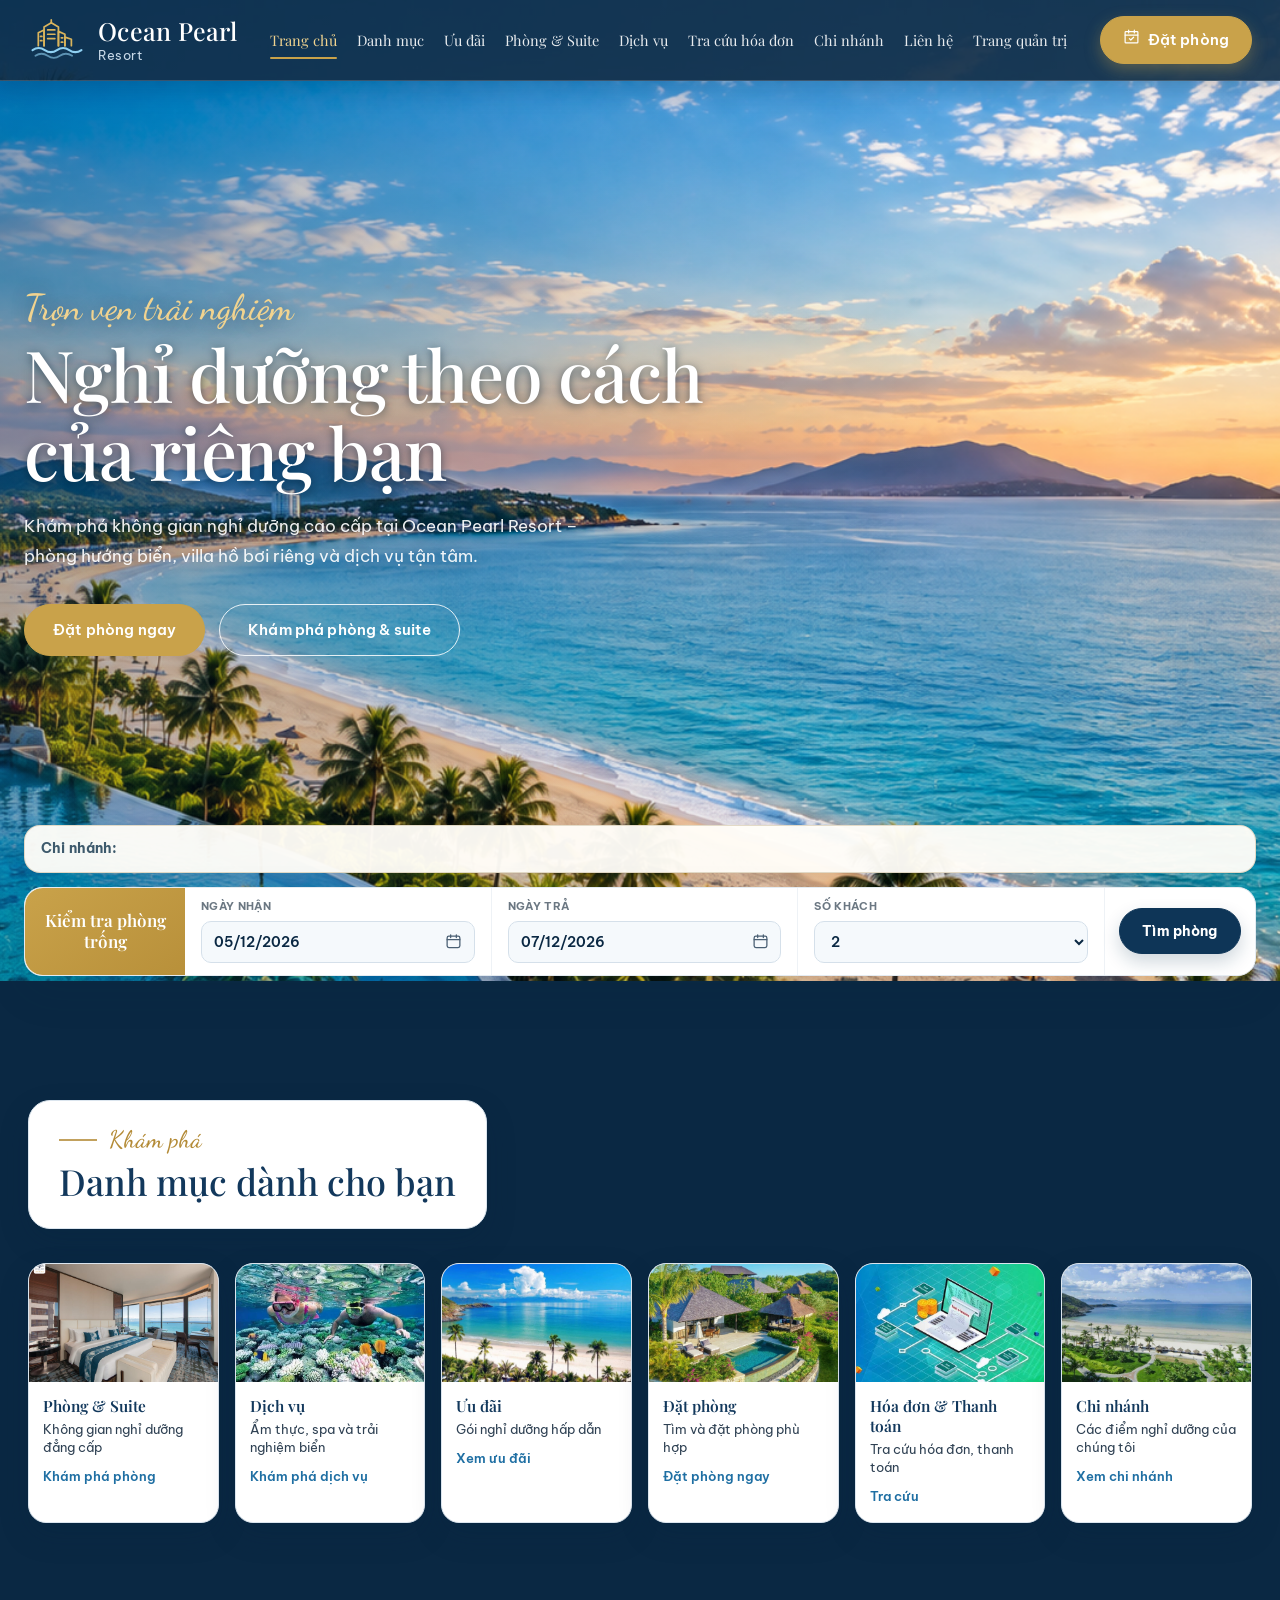
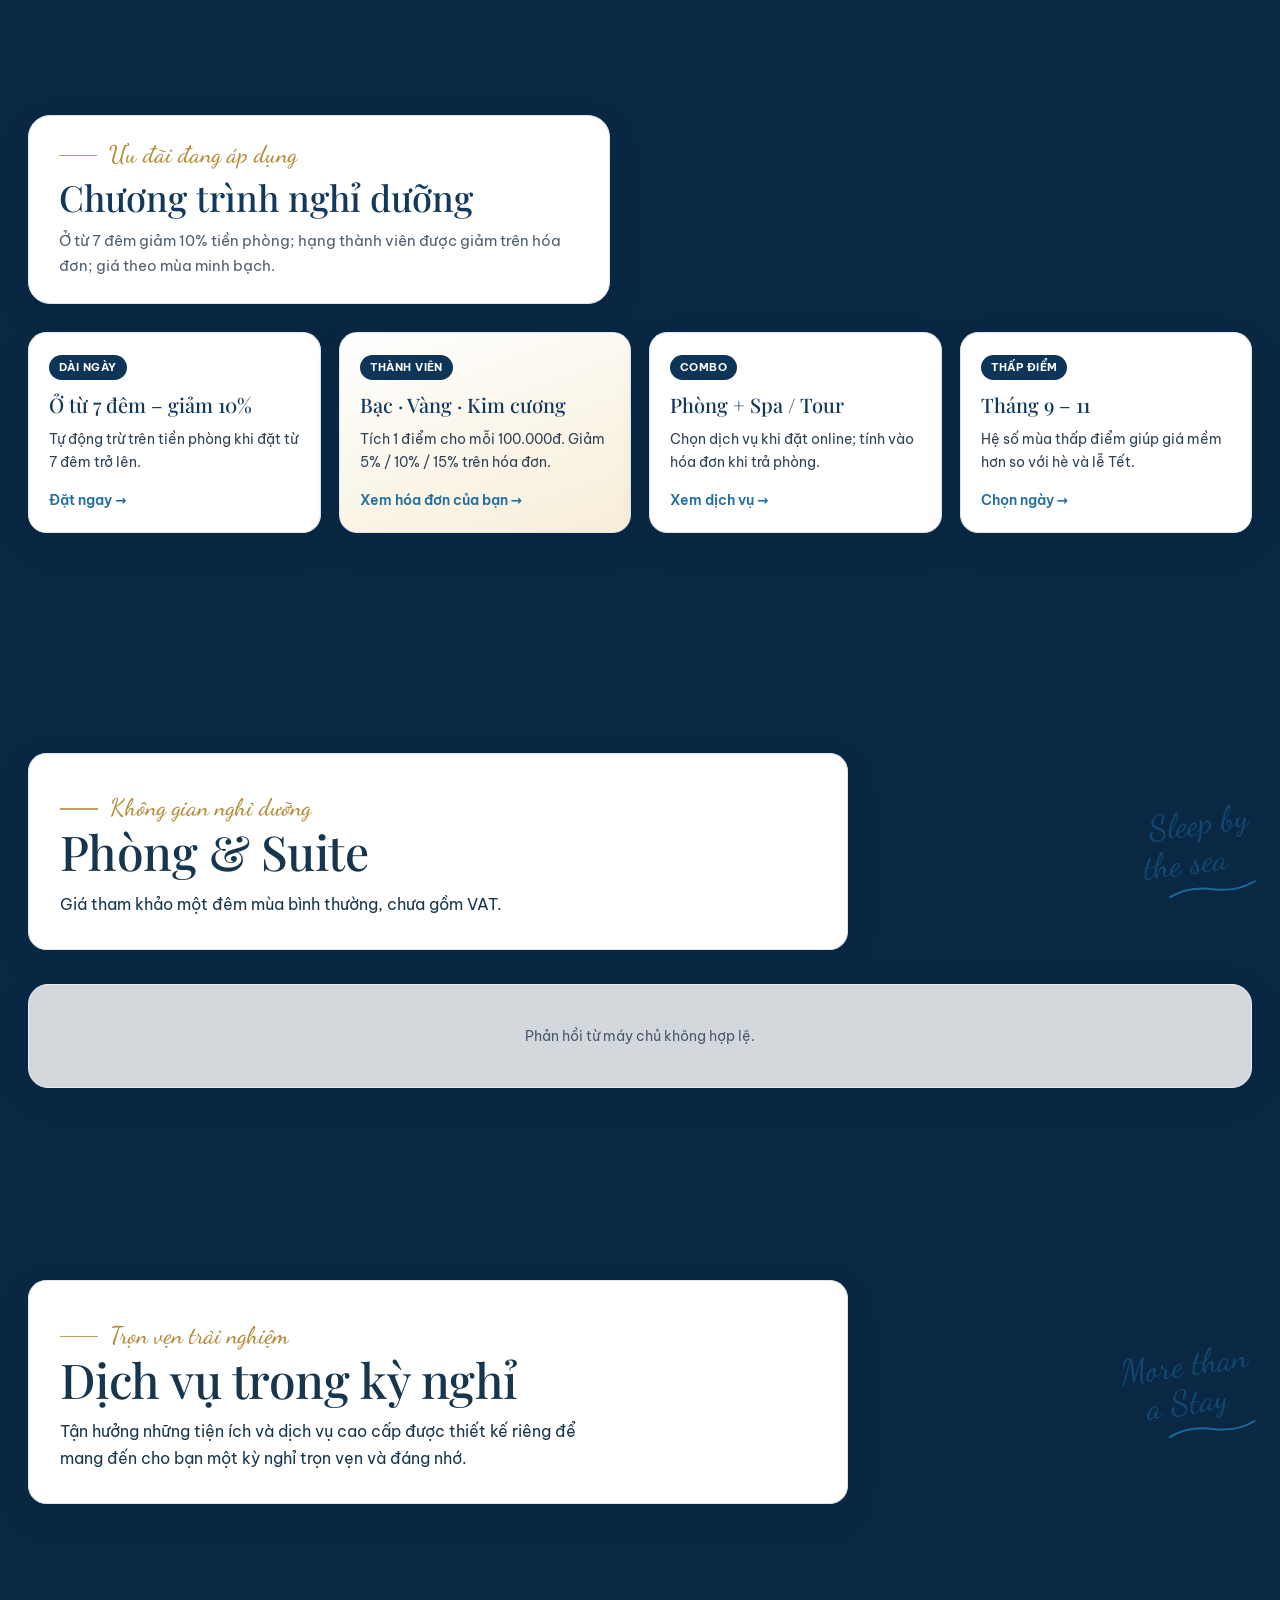
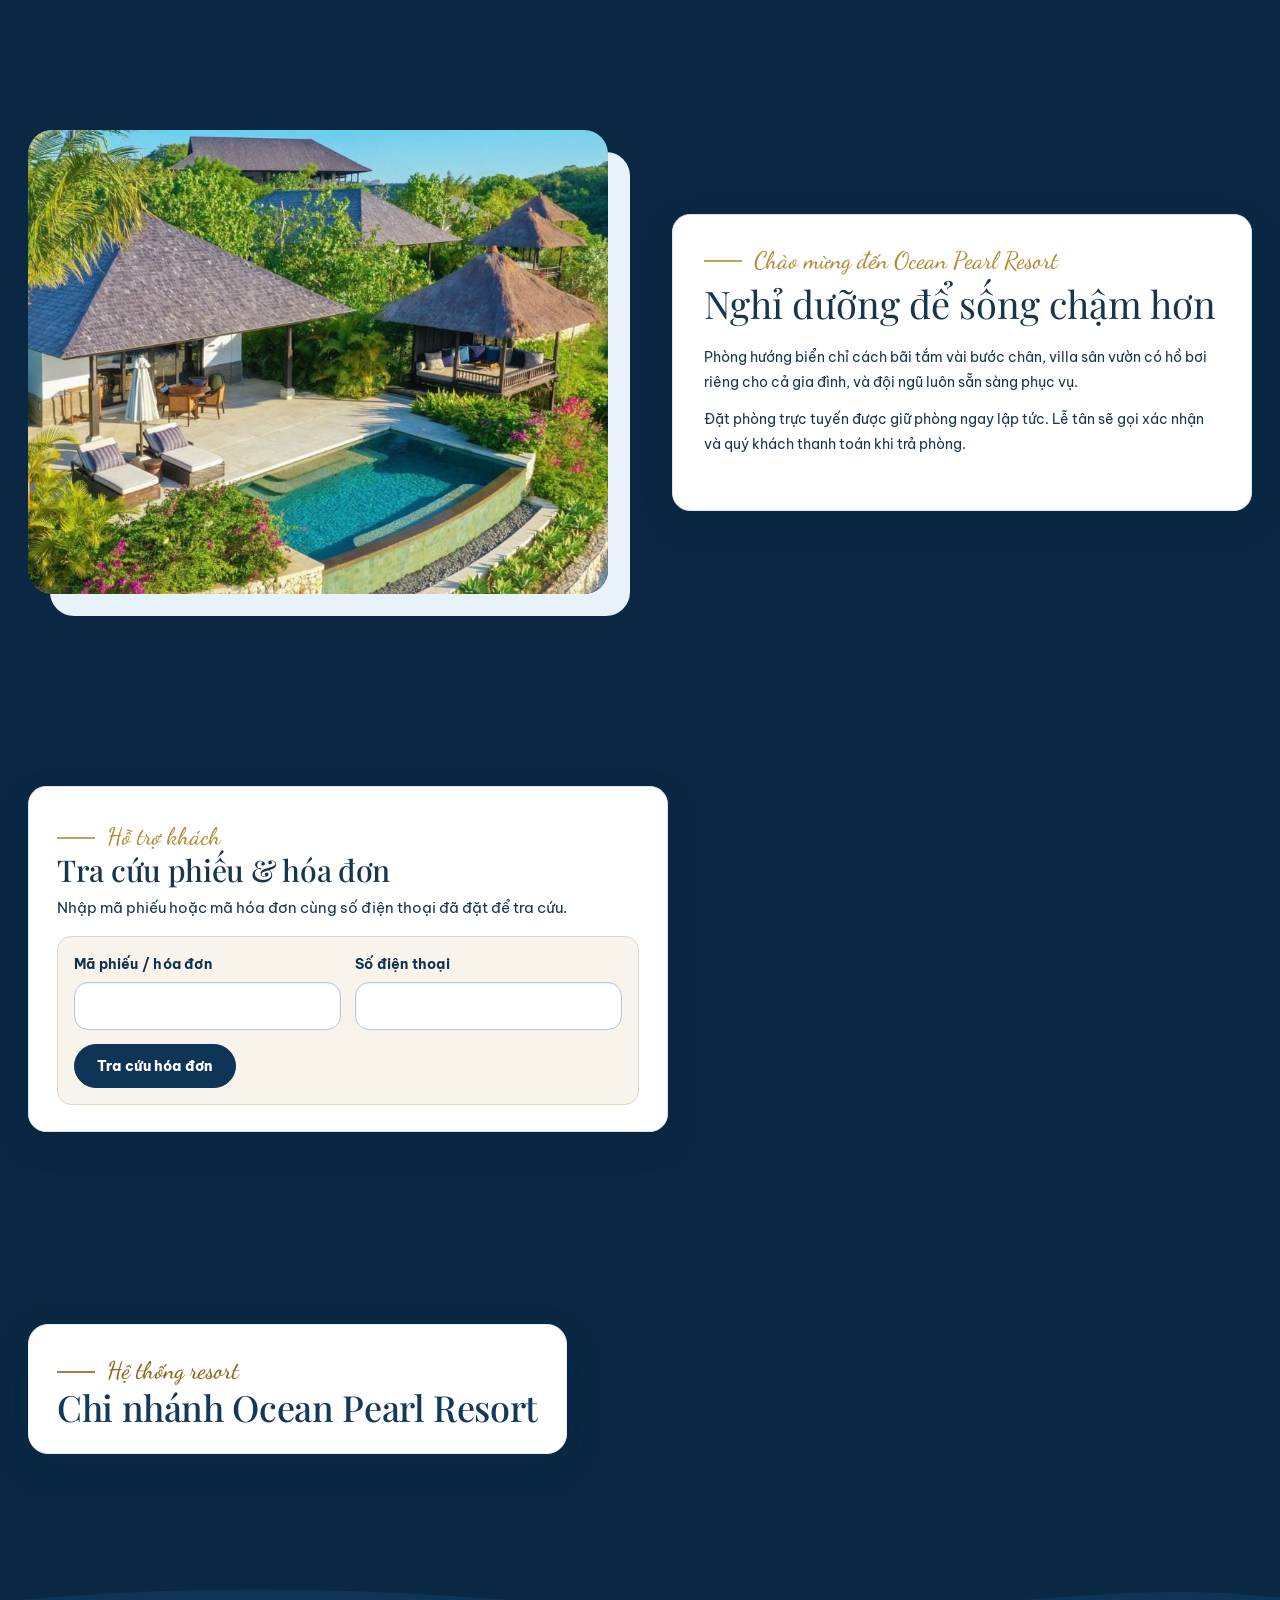
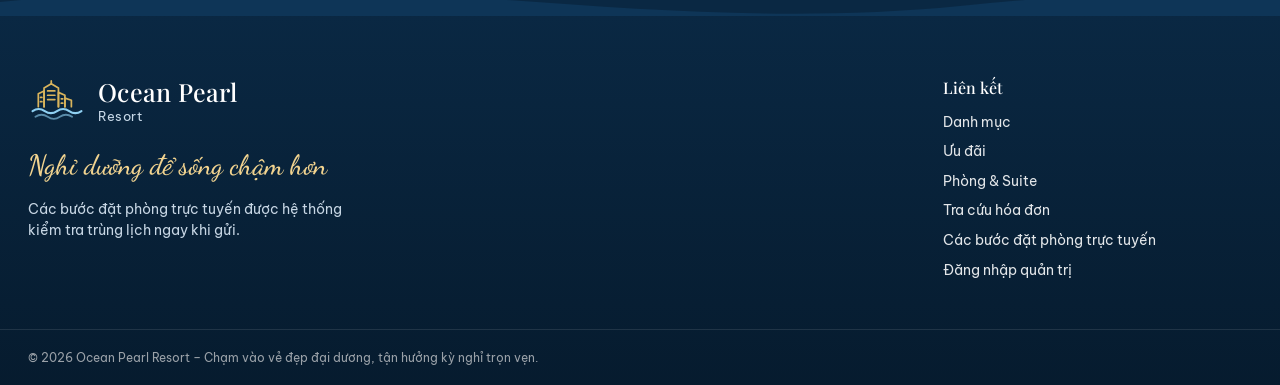
==== frontend/index.html @ 9877d304 "Add backend and frontend folders" ====
<!doctype html>
<html lang="vi">
<head>
  <meta charset="utf-8">
  <meta name="viewport" content="width=device-width, initial-scale=1">
  <title>Ocean Pearl Resort</title>
  <meta name="description" content="Các bước đặt phòng trực tuyến tại Ocean Pearl Resort – nghỉ dưỡng cao cấp bên bờ biển.">
  <link rel="icon" href="assets/icons/logo-oceanpearl.svg" type="image/svg+xml">
  <!-- Playfair Display (tieu de serif) + Be Vietnam Pro (noi dung, tieng Viet) + Dancing Script (dong chu viet tay). Offline van chay voi font he thong. -->
  <link rel="preconnect" href="https://fonts.googleapis.com">
  <link rel="preconnect" href="https://fonts.gstatic.com" crossorigin>
  <link href="https://fonts.googleapis.com/css2?family=Be+Vietnam+Pro:wght@400;500;600;700&family=Playfair+Display:wght@400;500;600&family=Dancing+Script:wght@500;600&display=swap" rel="stylesheet">
  <link rel="stylesheet" href="css/style.css">
  <link rel="stylesheet" href="css/guest.css">
  <link rel="stylesheet" href="css/oceanpearl.css">
</head>
<body class="guest" data-theme="dashboard">

  <!-- Thong tin lien he (an tren giao dien Ocean Pearl Resort; guest.js van dien hotline vao day) -->
  <div class="g-topbar" hidden>
    <div class="container g-topbar__inner">
      <span data-ic="pin" id="g-address"></span>
      <a data-ic="phone" id="g-hotline" href="#"></a>
    </div>
  </div>

  <!-- ===== Header: logo trai, menu ngang, nut "Dat phong" ben phai ===== -->
  <header class="g-header" id="g-header">
    <div class="container g-header__inner">
      <a class="g-brand" href="#top" aria-label="Ocean Pearl Resort – Trang chủ">
        <img src="assets/icons/logo-oceanpearl.svg" alt="" width="62" height="50">
        <span><b>Ocean Pearl</b><small>Resort</small></span>
      </a>
      <nav class="g-nav" id="g-nav" aria-label="Menu chính">
        <a href="#top" class="is-active">Trang chủ</a>
        <a href="#categories">Danh mục</a>
        <a href="#offers">Ưu đãi</a>
        <a href="#rooms">Phòng &amp; Suite</a>
        <a href="#services">Dịch vụ</a>
        <a href="#tra-cuu">Tra cứu hóa đơn</a>
        <a href="#branches">Chi nhánh</a>
        <a href="#contact">Liên hệ</a>
        <a href="admin.html">Trang quản trị</a>
      </nav>
      <a class="btn btn--gold g-header__cta" href="#dat-phong" id="g-cta"><span data-icon="calendarCheck"></span>Đặt phòng</a>
      <button class="icon-btn g-burger" id="g-burger" type="button" aria-label="Mở menu" aria-expanded="false" aria-controls="g-nav"></button>
    </div>
  </header>

  <main id="top">
    <!-- ===== Hero: anh bien lon, overlay nhe, tieu de + CTA ===== -->
    <section class="g-hero">
      <div class="g-hero__bg" aria-hidden="true"></div>
      <div class="g-hero__deco" aria-hidden="true">More than<small>a Stay</small></div>
      <div class="container g-hero__content">
        <p class="g-hero__script">Trọn vẹn trải nghiệm</p>
        <h1>Nghỉ dưỡng theo cách của riêng bạn</h1>
        <p class="g-hero__lead">Khám phá không gian nghỉ dưỡng cao cấp tại Ocean Pearl Resort – phòng hướng biển, villa hồ bơi riêng và dịch vụ tận tâm.</p>
        <div class="g-hero__actions">
          <a class="btn btn--gold" href="#dat-phong">Đặt phòng ngay</a>
          <a class="btn btn--ghost-light" href="#rooms">Khám phá phòng &amp; suite</a>
        </div>
      </div>
    </section>

    <!-- ===== Thanh tim phong ===== -->
    <section class="container g-check" id="check" aria-label="Bước 1: Kiểm tra phòng trống">
      <div class="g-cn-bar" id="g-cn-bar">
        <span class="g-cn-bar__label">Chi nhánh:</span>
        <div class="g-cn-pills" id="g-cn-pills" role="group" aria-label="Chọn chi nhánh"></div>
      </div>
      <form class="check-bar check-bar--pills" id="g-check-form" novalidate>
        <div class="check-bar__label">Kiểm tra phòng trống</div>
        <input type="hidden" name="maCN" id="g-cn" value="">
        <label class="check-bar__field"><span>Ngày nhận</span><input type="date" name="ngayNhan" required></label>
        <label class="check-bar__field"><span>Ngày trả</span><input type="date" name="ngayTra" required></label>
        <label class="check-bar__field"><span>Số khách</span><select name="soNguoi"><option>1</option><option selected>2</option><option>3</option><option>4</option><option>5</option><option>6</option><option>7</option><option>8</option><option>9</option><option>10</option><option>11</option><option>12</option><option>13</option><option>14</option><option>15</option><option>16</option><option>17</option><option>18</option><option>19</option><option>20</option></select></label>
        <button class="btn btn--primary check-bar__submit" type="submit">Tìm phòng</button>
      </form>
    </section>


    <!-- ===== Danh muc nhanh ===== -->
    <section class="g-section g-cats" id="categories" aria-label="Danh mục">
      <div class="container">
        <div class="g-panel-head">
          <p class="bl-kicker">Khám phá</p>
          <h2>Danh mục dành cho bạn</h2>
        </div>
        <div class="g-cat-grid">
          <a class="g-cat" href="#rooms">
            <span class="g-cat__img" style="background-image:url('assets/images/room-deluxe.jpg')"></span>
            <span class="g-cat__body">
              <span class="g-cat__title">Phòng &amp; Suite</span>
              <span class="g-cat__desc">Không gian nghỉ dưỡng đẳng cấp</span>
              <span class="g-cat__link">Khám phá phòng</span>
            </span>
          </a>
          <a class="g-cat" href="#services">
            <span class="g-cat__img" style="background-image:url('assets/images/dv-diving.jpg')"></span>
            <span class="g-cat__body">
              <span class="g-cat__title">Dịch vụ</span>
              <span class="g-cat__desc">Ẩm thực, spa và trải nghiệm biển</span>
              <span class="g-cat__link">Khám phá dịch vụ</span>
            </span>
          </a>
          <a class="g-cat" href="#offers">
            <span class="g-cat__img" style="background-image:url('assets/images/banner-new.jpg')"></span>
            <span class="g-cat__body">
              <span class="g-cat__title">Ưu đãi</span>
              <span class="g-cat__desc">Gói nghỉ dưỡng hấp dẫn</span>
              <span class="g-cat__link">Xem ưu đãi</span>
            </span>
          </a>
          <a class="g-cat" href="#dat-phong">
            <span class="g-cat__img" style="background-image:url('assets/images/room-villa.jpg')"></span>
            <span class="g-cat__body">
              <span class="g-cat__title">Đặt phòng</span>
              <span class="g-cat__desc">Tìm và đặt phòng phù hợp</span>
              <span class="g-cat__link">Đặt phòng ngay</span>
            </span>
          </a>
          <a class="g-cat" href="#tra-cuu">
            <span class="g-cat__img" style="background-image:url('assets/images/dv-thanhtoan.jpg');background-position:center center;background-size:cover;background-repeat:no-repeat"></span>
            <span class="g-cat__body">
              <span class="g-cat__title">Hóa đơn &amp; Thanh toán</span>
              <span class="g-cat__desc">Tra cứu hóa đơn, thanh toán</span>
              <span class="g-cat__link">Tra cứu</span>
            </span>
          </a>
          <a class="g-cat" href="#branches">
            <span class="g-cat__img" style="background-image:url('assets/images/hero-beach.jpg')"></span>
            <span class="g-cat__body">
              <span class="g-cat__title">Chi nhánh</span>
              <span class="g-cat__desc">Các điểm nghỉ dưỡng của chúng tôi</span>
              <span class="g-cat__link">Xem chi nhánh</span>
            </span>
          </a>
        </div>
      </div>
    </section>

    <!-- ===== Uu dai ===== -->
    <section class="g-section g-offers" id="offers" aria-label="Chương trình ưu đãi">
      <div class="container">
        <div class="g-panel-head g-panel-head--wide">
          <p class="bl-kicker">Ưu đãi đang áp dụng</p>
          <h2>Chương trình nghỉ dưỡng</h2>
          <p>Ở từ 7 đêm giảm 10% tiền phòng; hạng thành viên được giảm trên hóa đơn; giá theo mùa minh bạch.</p>
        </div>
        <div class="g-offer-grid">
          <article class="g-offer"><div class="g-offer__badge">Dài ngày</div><h3 class="g-offer__title">Ở từ 7 đêm – giảm 10%</h3><p>Tự động trừ trên tiền phòng khi đặt từ 7 đêm trở lên.</p><a class="g-offer__link" href="#dat-phong">Đặt ngay →</a></article>
          <article class="g-offer g-offer--gold"><div class="g-offer__badge">Thành viên</div><h3 class="g-offer__title">Bạc · Vàng · Kim cương</h3><p>Tích 1 điểm cho mỗi 100.000đ. Giảm 5% / 10% / 15% trên hóa đơn.</p><a class="g-offer__link" href="#tra-cuu">Xem hóa đơn của bạn →</a></article>
          <article class="g-offer"><div class="g-offer__badge">Combo</div><h3 class="g-offer__title">Phòng + Spa / Tour</h3><p>Chọn dịch vụ khi đặt online; tính vào hóa đơn khi trả phòng.</p><a class="g-offer__link" href="#services">Xem dịch vụ →</a></article>
          <article class="g-offer"><div class="g-offer__badge">Thấp điểm</div><h3 class="g-offer__title">Tháng 9 – 11</h3><p>Hệ số mùa thấp điểm giúp giá mềm hơn so với hè và lễ Tết.</p><a class="g-offer__link" href="#dat-phong">Chọn ngày →</a></article>
        </div>
      </div>
    </section>

    <!-- ===== Dat phong (anchor for CTA links) ===== -->
    <section class="g-section g-book-zone" id="dat-phong" aria-label="Đặt phòng trực tuyến" style="padding: 24px 0 0; min-height: 0;">
      <div class="container"></div>
    </section>

    <!-- ===== Ket qua tim phong (buoc 2) ===== -->
    <section class="g-section g-results" id="results" hidden>
      <div class="container">
        <div class="bl-head">
          <div>
            <p class="bl-kicker">Bước 2</p>
            <h2>Phòng còn trống</h2>
            <p id="g-result-sub"></p>
          </div>
          <div class="segmented" id="g-type-filter" role="group" aria-label="Lọc loại phòng"></div>
        </div>
        <div class="bl-grid" id="g-result-list"></div>
      </div>
    </section>

    <!-- ===== Phong & Suite ===== -->
    <section class="g-section g-rooms" id="rooms">
      <div class="container">
        <div class="bl-head">
          <div class="g-copy-card">
            <p class="bl-kicker">Không gian nghỉ dưỡng</p>
            <h2>Phòng &amp; Suite</h2>
            <p>Giá tham khảo một đêm mùa bình thường, chưa gồm VAT.</p>
          </div>
          <div class="bl-head__deco" aria-hidden="true">Sleep by<small>the sea</small></div>
        </div>
        <div class="room-band"><div class="bl-grid" id="g-room-types"><div class="loading">Đang tải…</div></div></div>
      </div>
    </section>

    <!-- ===== Danh sách phòng theo loại (sau khi chọn Standard/Deluxe/Suite/Villa) ===== -->
    <section class="g-section g-room-list" id="room-list" hidden>
      <div class="container">
        <div class="bl-head">
          <div class="g-copy-card">
            <p class="bl-kicker">Lựa chọn phòng</p>
            <h2 id="g-room-list-title">DANH SÁCH PHÒNG</h2>
            <p id="g-room-list-desc">Khám phá và lựa chọn căn phòng phù hợp với kỳ nghỉ của bạn.</p>
          </div>
          <button type="button" class="btn btn--ghost" id="g-room-list-back">← Quay lại loại phòng</button>
        </div>
        <div class="g-room-list__meta" id="g-room-list-meta"></div>
        <div class="g-room-list__tabs segmented" id="g-room-list-tabs" role="tablist" aria-label="Chi nhánh"></div>
        <div class="bl-grid" id="g-room-list-grid"><div class="loading">Đang tải danh sách phòng…</div></div>
      </div>
    </section>

    <!-- ===== Dich vu trong ky nghi (theo anh mau) ===== -->
    <section class="g-section g-services bl-sea" id="services">
      <div class="container">
        <div class="bl-head">
          <div class="g-copy-card">
            <p class="bl-kicker">Trọn vẹn trải nghiệm</p>
            <h2>Dịch vụ trong kỳ nghỉ</h2>
            <p>Tận hưởng những tiện ích và dịch vụ cao cấp được thiết kế riêng để mang đến cho bạn một kỳ nghỉ trọn vẹn và đáng nhớ.</p>
          </div>
          <div class="bl-head__deco" aria-hidden="true">More than<small>a Stay</small></div>
        </div>
        <div class="bl-grid" id="g-services"></div>
      </div>
    </section>

    <!-- ===== Gioi thieu ===== -->
    <section class="g-section g-intro">
      <div class="container g-intro__grid">
        <div class="g-intro__img" aria-hidden="true"></div>
        <div class="g-copy-card g-intro__copy">
          <p class="bl-kicker">Chào mừng đến Ocean Pearl Resort</p>
          <h2>Nghỉ dưỡng để sống chậm hơn</h2>
          <p>Phòng hướng biển chỉ cách bãi tắm vài bước chân, villa sân vườn có hồ bơi riêng cho cả gia đình, và đội ngũ luôn sẵn sàng phục vụ.</p>
          <p class="muted">Đặt phòng trực tuyến được giữ phòng ngay lập tức. Lễ tân sẽ gọi xác nhận và quý khách thanh toán khi trả phòng.</p>
          <ul class="g-points" id="g-points"></ul>
        </div>
      </div>
    </section>

    <!-- ===== Tra cuu phieu / hoa don ===== -->
    <section class="g-section g-lookup" id="tra-cuu" aria-label="Tra cứu hóa đơn">
      <div class="container">
        <div class="g-lookup__panel">
          <div class="bl-head">
            <div class="g-copy-card g-lookup__copy">
              <p class="bl-kicker">Hỗ trợ khách</p>
              <h2>Tra cứu phiếu &amp; hóa đơn</h2>
              <p>Nhập mã phiếu hoặc mã hóa đơn cùng số điện thoại đã đặt để tra cứu.</p>
            </div>
          </div>
          <form class="g-lookup__form" id="g-lookup-form" novalidate>
          <label class="field"><span>Mã phiếu / hóa đơn</span><input name="ma" required autocomplete="off"></label>
          <label class="field"><span>Số điện thoại</span><input name="sdt" inputmode="tel" required autocomplete="tel"></label>
            <button class="btn btn--primary" type="submit">Tra cứu hóa đơn</button>
          </form>
          <div class="g-lookup__result" id="g-lookup-result" hidden></div>
        </div>
      </div>
    </section>

    <!-- ===== Chi nhanh ===== -->
    <section class="g-section g-branches" id="branches">
      <div class="container">
        <div class="bl-head">
          <div>
            <p class="bl-kicker">Hệ thống resort</p>
            <h2>Chi nhánh Ocean Pearl Resort</h2>
          </div>
        </div>
        <div class="g-branch-grid" id="g-branches"></div>
      </div>
    </section>
  </main>

  <!-- ===== Chan trang ===== -->
  <footer class="g-footer" id="contact">
    <div class="container g-footer__grid">
      <div>
        <a class="g-brand" href="#top"><img src="assets/icons/logo-oceanpearl.svg" alt="" width="62" height="50"><span><b>Ocean Pearl</b><small>Resort</small></span></a>
        <p class="g-footer__slogan">Nghỉ dưỡng để sống chậm hơn</p>
        <p class="g-footer__note">Các bước đặt phòng trực tuyến được hệ thống kiểm tra trùng lịch ngay khi gửi.</p>
      </div>
      <div id="g-footer-branches"></div>
      <div>
        <h3>Liên kết</h3>
        <ul class="g-footer__links">
          <li><a href="#categories">Danh mục</a></li>
          <li><a href="#offers">Ưu đãi</a></li>
          <li><a href="#rooms">Phòng &amp; Suite</a></li>
          <li><a href="#tra-cuu">Tra cứu hóa đơn</a></li>
          <li><a href="#dat-phong">Các bước đặt phòng trực tuyến</a></li>
          <li><a href="admin.html">Đăng nhập quản trị</a></li>
        </ul>
      </div>
    </div>
    <div class="g-footer__bottom container">© <span id="g-year"></span> Ocean Pearl Resort – Chạm vào vẻ đẹp đại dương, tận hưởng kỳ nghỉ trọn vẹn.</div>
  </footer>

  <a class="g-sticky-cta" href="#dat-phong" id="g-sticky-cta">Đặt phòng</a>
  <a class="g-totop" href="#top" aria-label="Lên đầu trang" id="g-totop"></a>

  <!-- Modal & toast dung chung (style.css) -->
  <div class="modal" id="modal" hidden>
    <div class="modal__backdrop" data-close></div>
    <div class="modal__dialog" role="dialog" aria-modal="true" aria-labelledby="modal-title">
      <header class="modal__header">
        <h2 id="modal-title"></h2>
        <button class="icon-btn" type="button" data-close aria-label="Đóng"></button>
      </header>
      <div class="modal__body" id="modal-body"></div>
      <footer class="modal__footer" id="modal-footer"></footer>
    </div>
  </div>
  <div class="toasts" id="toasts" aria-live="polite"></div>

  <script src="js/core.js"></script>
  <script src="js/datefield.js"></script>
  <script src="js/api.js"></script>
  <script src="js/guest.js"></script>
</body>
</html>
---- frontend/css/style.css ----
/* =====================================================================
   style.css - Nen tang dung chung cho website khach + trang quan tri
   Bang mau chu dao: XANH DA TROI - VANG GOLD - XAM GHI. Anh that cua khach san lam diem nhan.
   Phong cach than thien: chu thuong (khong in hoa toan bo), bo goc mem, khoang trang rong.
   Mau phu doi theo menu qua [data-theme] (--primary-*).
   ===================================================================== */
:root {
  /* Bang mau RESORT: nau espresso (khung) - vang gold (diem nhan) - xanh la nhat (tot/trong) - xanh duong (thong tin) - do (loi) */
  --sky: #3f7ba6;
  --sky-light: #e1eef7;
  --gold: #c9a24a;          /* vang gold: nut "Dat phong", nhan noi bat */
  --gold-dark: #a8822f;
  --graphite: #3d3128;      /* nau espresso: sidebar, chan trang */
  --graphite-dark: #2b221b;
  --band: #6b5642;          /* dai nau am phia sau the phong */
  --accent-soft: #8a6a3f;   /* icon thong so phong */
  --checkbar: #3d3128;      /* thanh kiem tra phong trong */
  --tint: #f6efe3;

  --background: #f6f1e8;    /* nen kem am */
  --surface: #fffdf9;
  --surface-2: #faf6ee;
  --text-color: #3a3129;
  --heading: #2b2218;
  --muted: #7a6e60;
  --border-color: #e7dccb;

  /* Mau trang thai */
  --ok: #2f7d58;      --ok-bg: #e2f1e7;
  --warn: #946600;    --warn-bg: #fbf0d4;
  --info: #25699c;    --info-bg: #e1eef8;
  --danger: #b14340;  --danger-bg: #f8e4e3;
  --purple: #6b5a99;  --purple-bg: #ebe7f5;
  --neutral: #6b6258; --neutral-bg: #efeae1;

  /* Mac dinh (Dashboard): dong bronze */
  --primary-color: #a8742d;
  --primary-light: #f6ead6;
  --primary-dark: #7d5320;
  --on-primary: #ffffff;

  --radius: 12px;
  --radius-sm: 8px;
  --radius-lg: 12px;
  --shadow: 0 4px 18px rgba(60, 40, 20, .08);
  --shadow-pop: 0 22px 50px rgba(40, 28, 16, .26);
  --font: "Be Vietnam Pro", "Segoe UI", system-ui, -apple-system, sans-serif;
  --font-display: "Playfair Display", Georgia, "Times New Roman", serif;
  --container: 1240px;
}

/* ---------- Mau chu dao theo trang (chi doi diem nhan; khung nau - kem giu nguyen) ---------- */
[data-theme="dashboard"] { --primary-color: #a8742d; --primary-light: #f6ead6; --primary-dark: #7d5320; --on-primary: #fff; }
[data-theme="rooms"]     { --primary-color: #4f8a62; --primary-light: #e3f1e8; --primary-dark: #356445; --on-primary: #fff; }
[data-theme="customers"] { --primary-color: #3f7ba6; --primary-light: #e1eef7; --primary-dark: #2c5a7c; --on-primary: #fff; }
[data-theme="bookings"]  { --primary-color: #c08b2c; --primary-light: #faf0d6; --primary-dark: #8a6215; --on-primary: #fff; }
[data-theme="payments"]  { --primary-color: #9a7421; --primary-light: #f8efd3; --primary-dark: #6f5313; --on-primary: #fff; }
[data-theme="services"]  { --primary-color: #8d6240; --primary-light: #f3e9df; --primary-dark: #664529; --on-primary: #fff; }
[data-theme="staff"]     { --primary-color: #5b8696; --primary-light: #e4eef2; --primary-dark: #3f6070; --on-primary: #fff; }
[data-theme="reports"]   { --primary-color: #7a5230; --primary-light: #f1e6da; --primary-dark: #543720; --on-primary: #fff; }
[data-theme="settings"]  { --primary-color: #6b7480; --primary-light: #eceff2; --primary-dark: #4a525b; --on-primary: #fff; }

/* ---------- Co ban ---------- */
*, *::before, *::after { box-sizing: border-box; }
html { -webkit-text-size-adjust: 100%; scroll-behavior: smooth; }
body { margin: 0; font: 400 14px/1.6 var(--font); color: var(--text-color); background: var(--background); font-variant-numeric: tabular-nums; }
h1, h2, h3, h4 { margin: 0; line-height: 1.2; font-family: var(--font-display); font-weight: 500; color: var(--heading); }
p { margin: 0 0 .8em; }
button, input, select, textarea { font: inherit; color: inherit; }
a { color: var(--primary-dark); }
img { max-width: 100%; display: block; }
[hidden] { display: none !important; }
.muted { color: var(--muted); }
.num { text-align: right; white-space: nowrap; }
.strong { font-weight: 600; }
.container { width: 100%; max-width: var(--container); margin: 0 auto; padding: 0 28px; }
.svg-ic { width: 18px; height: 18px; flex: none; stroke: currentColor; fill: none; stroke-width: 1.7; stroke-linecap: round; stroke-linejoin: round; }
:focus-visible { outline: 2px solid var(--primary-color); outline-offset: 2px; }
.caps { }

/* ---------- Tieu de muc (kieu "ROOMS & SUITES ... VIEW ALL") ---------- */
.section-head { display: flex; align-items: center; gap: 16px; margin: 0 0 18px; }
.section-head h2 { font-size: 22px; }
.section-head .muted { font-size: 12.5px; }
.section-head > :last-child:not(:first-child) { margin-left: auto; }

/* ---------- Nut: vuong goc, chu in hoa gian chu ---------- */
.btn {
  display: inline-flex; align-items: center; justify-content: center; gap: 8px;
  padding: 9px 18px; min-height: 38px; border: 1px solid var(--border-color); border-radius: var(--radius);
  background: var(--surface); cursor: pointer; white-space: nowrap; text-decoration: none; color: var(--text-color);
  font-size: 13px; font-weight: 600;
  transition: background .15s, border-color .15s, color .15s;
}
.btn:hover { border-color: #c4ccd3; background: var(--surface-2); }
.btn--primary { background: var(--primary-color); border-color: var(--primary-color); color: var(--on-primary); }
.btn--primary:hover { background: var(--primary-dark); border-color: var(--primary-dark); color: #fff; }
.btn--outline { background: transparent; border-color: #bfc6cd; color: var(--muted); }
.btn--ghost { background: transparent; border-color: transparent; color: var(--primary-dark); }
.btn--ghost:hover { background: var(--primary-light); border-color: transparent; }
.btn--outline:hover { border-color: var(--primary-color); color: var(--primary-dark); background: transparent; }
.btn--ghost-light { background: transparent; border-color: rgba(255, 255, 255, .85); color: #fff; }
.btn--ghost-light:hover { background: rgba(255, 255, 255, .12); border-color: #fff; color: #fff; }
.btn--gold { background: var(--gold); border-color: var(--gold); color: #fff; }
.btn--gold:hover { background: #a3884f; border-color: #a3884f; color: #fff; }
.btn--graphite { background: var(--band); border-color: var(--band); color: #fff; }
.btn--graphite:hover { background: var(--graphite-dark); border-color: var(--graphite-dark); color: #fff; }
.btn--danger { color: var(--danger); border-color: #ecc7c5; }
.btn--danger:hover { background: var(--danger-bg); border-color: var(--danger); }
.btn--danger-solid { background: var(--danger); border-color: var(--danger); color: #fff; }
.btn--sm { padding: 5px 10px; min-height: 30px; font-size: 12px; }
.btn--block { width: 100%; }
.btn[disabled] { opacity: .5; cursor: not-allowed; }
.actions { display: flex; gap: 6px; justify-content: flex-end; flex-wrap: nowrap; }

.icon-btn {
  display: inline-flex; align-items: center; justify-content: center; position: relative;
  width: 38px; height: 38px; border: 0; border-radius: var(--radius); background: none; cursor: pointer; color: inherit;
}
.icon-btn:hover { background: rgba(255, 255, 255, .1); }

.segmented { display: inline-flex; border: 1px solid var(--border-color); background: var(--surface); }
.segmented button { border: 0; background: none; padding: 8px 14px; cursor: pointer; color: var(--muted); font-size: 12px; font-weight: 600; display: inline-flex; gap: 6px; align-items: center; }
.segmented button + button { border-left: 1px solid var(--border-color); }
.segmented button.is-active { background: var(--primary-color); color: var(--on-primary); }

.tabs { display: flex; gap: 2px; border-bottom: 1px solid var(--border-color); margin-bottom: 18px; }
.tabs button { border: 0; background: none; padding: 12px 16px; cursor: pointer; color: var(--muted); font-size: 13px; font-weight: 600; border-bottom: 2px solid transparent; margin-bottom: -1px; }
.tabs button.is-active { color: var(--heading); border-bottom-color: var(--primary-color); }

/* ---------- Form ---------- */
.toolbar { display: flex; flex-wrap: wrap; align-items: center; gap: 10px; margin-bottom: 18px; }
.toolbar .spacer { flex: 1; }
.input, .select { padding: 9px 12px; border: 1px solid var(--border-color); border-radius: var(--radius); background: var(--surface); min-height: 40px; }
.input:focus, .select:focus { outline: none; border-color: var(--primary-color); box-shadow: 0 0 0 3px var(--primary-light); }
.input--search { min-width: 260px; }
.field { display: flex; flex-direction: column; gap: 6px; }
.field > span { font-size: 12px; font-weight: 600; color: var(--muted); }
.field input, .field select, .field textarea { padding: 10px 12px; border: 1px solid var(--border-color); border-radius: var(--radius); background: var(--surface); min-height: 42px; }
.field input:focus, .field select:focus, .field textarea:focus { outline: none; border-color: var(--primary-color); box-shadow: 0 0 0 3px var(--primary-light); }
.field.is-invalid input, .field.is-invalid select { border-color: var(--danger); }
.field__error { color: var(--danger); font-size: 12px; }
.field--check { display: grid; grid-template-columns: auto 1fr; align-items: start; gap: 4px 10px; }
.field--check input { margin: 3px 0 0; }
.field--check .field__error { grid-column: 1 / -1; }
.field--check > span, .field--check { text-transform: none; letter-spacing: 0; font-size: 13.5px; color: var(--text-color); font-weight: 500; }
.form-grid { display: grid; grid-template-columns: repeat(2, minmax(0, 1fr)); gap: 14px 16px; }
.form-grid .full { grid-column: 1 / -1; }
.form-section { grid-column: 1 / -1; margin: 8px 0 -4px; font: 500 16px/1.2 var(--font-display); color: var(--primary-dark); }

/* ---------- Panel / bang ---------- */
.panel { background: var(--surface); border: 1px solid var(--border-color); border-radius: var(--radius); box-shadow: var(--shadow); }
.panel__head { display: flex; align-items: center; gap: 12px; padding: 18px 20px 0; }
.panel__head h2 { font-size: 17px; }
.panel__head .muted { font-size: 12px; }
.panel__head > :last-child:not(:first-child) { margin-left: auto; }
.panel__body { padding: 16px 20px 20px; }
.grid { display: grid; gap: 20px; }
.grid--2-1 { grid-template-columns: 2fr 1fr; }
.grid--1-1 { grid-template-columns: 1fr 1fr; }
.stack { display: flex; flex-direction: column; gap: 20px; }

.table-wrap { overflow-x: auto; display: flex; flex-direction: column; align-items: center; width: 100%; }
.table { width: max-content; min-width: min(100%, 760px); max-width: 100%; margin-inline: auto; border-collapse: collapse; }
.table th, .table td { padding: 12px 14px; border-bottom: 1px solid #efe6d6; text-align: center; vertical-align: middle; }
.table th { font-size: 12px; font-weight: 600; color: var(--muted); background: var(--surface-2); white-space: nowrap; }
.table th.sortable { cursor: pointer; user-select: none; }
.table th.sortable:hover, .table th.is-sorted { color: var(--primary-dark); }
.table th .sort { opacity: .45; margin-left: 4px; }
.table td .sub { text-align: center; }
.table td .actions { justify-content: center; }
.table th.is-sorted .sort { opacity: 1; }
.table tbody tr:hover { background: #fbf6ec; }
.table tbody tr:last-child td { border-bottom: 0; }
.table .sub { display: block; color: var(--muted); font-size: 12px; }
.table-empty { padding: 36px 16px; text-align: center; color: var(--muted); }
.pager { display: flex; align-items: center; gap: 6px; padding: 12px 16px; border-top: 1px solid #efe6d6; font-size: 12.5px; color: var(--muted); }
.pager .spacer { flex: 1; }
.pager button { min-width: 32px; height: 30px; border: 1px solid var(--border-color); border-radius: var(--radius); background: var(--surface); cursor: pointer; }
.pager button.is-active { background: var(--primary-color); border-color: var(--primary-color); color: var(--on-primary); }
.pager button[disabled] { opacity: .4; cursor: default; }

/* ---------- Nhan trang thai (in hoa) ---------- */
.badge { display: inline-block; padding: 3px 9px; border-radius: var(--radius); font-size: 12px; font-weight: 600; white-space: nowrap; }
.badge--ok { color: var(--ok); background: var(--ok-bg); }
.badge--warn { color: var(--warn); background: var(--warn-bg); }
.badge--info { color: var(--info); background: var(--info-bg); }
.badge--danger { color: var(--danger); background: var(--danger-bg); }
.badge--purple { color: var(--purple); background: var(--purple-bg); }
.badge--neutral { color: var(--neutral); background: var(--neutral-bg); }
.tag { display: inline-block; padding: 2px 8px; background: var(--primary-light); color: var(--primary-dark); font-size: 13px; font-weight: 600; border-radius: var(--radius); }

/* ---------- Thanh "Kiem tra phong trong" (kieu Flawless / Xenia) ---------- */
.check-bar { display: grid; grid-template-columns: 220px repeat(4, minmax(0, 1fr)) 170px; background: var(--checkbar); color: #e9e4dc; box-shadow: var(--shadow-pop); }
.check-bar__label { display: flex; align-items: center; padding: 18px 26px; background: var(--gold); color: #fff; font: 500 21px/1.15 var(--font-display); }
.check-bar label { display: flex; flex-direction: column; justify-content: center; gap: 6px; padding: 14px 16px; }
.check-bar label span { font-size: 12px; color: #a9a196; }
.check-bar input, .check-bar select { width: 100%; padding: 9px 10px; border: 1px solid #3c3843; border-radius: var(--radius); background: #2f2b35; color: #fff; color-scheme: dark; min-height: 40px; }
.check-bar input:focus, .check-bar select:focus { outline: none; border-color: var(--gold); }
.check-bar button { margin: 14px 16px 14px 0; align-self: end; min-height: 40px; }

/* ---------- The phong (kieu Eagle: anh tren, than trang, gia ben phai) ---------- */
.room-band { position: relative; padding: 4px 0 34px; background: linear-gradient(to bottom, transparent 0, transparent 46%, var(--band) 46%, var(--band) 100%); }
.room-grid { display: grid; grid-template-columns: repeat(auto-fill, minmax(260px, 1fr)); gap: 22px; }
.room-card { display: flex; flex-direction: column; background: var(--surface); box-shadow: 0 6px 22px rgba(30, 40, 50, .14); }
.room-card__img { position: relative; aspect-ratio: 4 / 2.9; background-color: #b69a7c; background-size: cover; background-position: center; }
.room-card__img .badge { position: absolute; left: 12px; top: 12px; box-shadow: 0 2px 6px rgba(0, 0, 0, .15); }
.room-card__body { padding: 18px 18px 16px; display: flex; flex-direction: column; flex: 1; }
.room-card__title { font-size: 19px; color: var(--band); }
.room-card__desc { margin: 6px 0 12px; color: var(--muted); font-size: 12.5px; line-height: 1.55; }
.room-card__specs { list-style: none; margin: 0 0 14px; padding: 0; display: flex; flex-direction: column; gap: 6px; font-size: 12.5px; color: #4c545c; }
.room-card__specs li { display: flex; gap: 8px; align-items: center; }
.room-card__specs .svg-ic { width: 15px; height: 15px; color: var(--accent-soft); }
.room-card__foot { display: flex; align-items: center; gap: 8px; margin-top: auto; }
.room-card__price { margin-left: auto; font-size: 13px; color: #4c545c; white-space: nowrap; }
.room-card__price b { font-size: 15px; color: var(--heading); }

/* ---------- Modal ---------- */
.modal { position: fixed; inset: 0; z-index: 100; display: grid; place-items: center; padding: 20px; }
.modal__backdrop { position: absolute; inset: 0; background: rgba(30, 36, 42, .55); }
.modal__dialog { position: relative; width: min(560px, 100%); max-height: calc(100vh - 40px); display: flex; flex-direction: column; background: var(--surface); border-radius: var(--radius); box-shadow: var(--shadow-pop); border-top: 3px solid var(--primary-color); animation: pop .16s ease-out; }
.modal--lg .modal__dialog { width: min(840px, 100%); }
.modal--xl .modal__dialog { width: min(1100px, 100%); }
.modal__header { display: flex; align-items: center; gap: 12px; padding: 18px 24px; border-bottom: 1px solid var(--border-color); }
.modal__header h2 { font-size: 21px; }
.modal__header .icon-btn { margin-left: auto; color: var(--muted); }
.modal__header .icon-btn:hover { background: var(--surface-2); }
.modal__body { padding: 20px 24px; overflow: auto; }
.modal__footer { display: flex; justify-content: flex-end; gap: 10px; padding: 14px 24px; border-top: 1px solid var(--border-color); background: var(--surface-2); }
.modal__footer:empty { display: none; }
@keyframes pop { from { transform: translateY(8px); opacity: 0; } to { transform: none; opacity: 1; } }

/* ---------- Toast ---------- */
.toasts { position: fixed; right: 20px; bottom: 20px; z-index: 200; display: flex; flex-direction: column; gap: 10px; }
.toast { width: min(360px, calc(100vw - 40px)); padding: 12px 16px; background: var(--surface); border-radius: var(--radius); box-shadow: var(--shadow-pop); border-left: 4px solid var(--ok); animation: pop .18s ease-out; }
.toast--error { border-left-color: var(--danger); }
.toast--info { border-left-color: var(--info); }
.toast b { display: block; font-size: 12px; }
.toast p { margin: 2px 0 0; color: var(--muted); font-size: 13px; white-space: pre-line; }

/* ---------- Chi tiet & hoa don ---------- */
.detail-list { display: grid; grid-template-columns: 150px 1fr; gap: 8px 16px; margin: 0; }
.detail-list dt { color: var(--muted); font-size: 12.5px; }
.detail-list dd { margin: 0; font-weight: 500; }
.section-title { font: 500 16px/1.2 var(--font-display); margin: 22px 0 10px; }
.loading, .empty-state { padding: 40px; text-align: center; color: var(--muted); }
.invoice { border: 1px solid var(--border-color); }
.invoice__head { display: flex; justify-content: space-between; gap: 16px; padding: 16px 18px; background: var(--surface-2); border-bottom: 1px solid var(--border-color); }
.invoice__head h3 { font-size: 21px; }
.invoice__block { padding: 14px 18px; border-bottom: 1px solid var(--border-color); }
.invoice__line { display: flex; justify-content: space-between; gap: 12px; padding: 3px 0; }
.invoice__line--big { font-size: 15px; font-weight: 600; }
.invoice__line--sub { color: var(--muted); font-size: 12.5px; padding-left: 14px; }
.invoice__total { display: flex; justify-content: space-between; padding: 14px 18px; background: var(--primary-light); color: var(--primary-dark); font-size: 18px; font-weight: 700; }
.chip-room { color: var(--band); }
.chip-service { color: #b9527a; }
.trend-up { color: var(--ok); font-weight: 600; }
.trend-down { color: var(--danger); font-weight: 600; }

/* ---------- Than thien hon: bo goc theo cap bac (the 12px, nut/o nhap 8px, nhan tron) ---------- */
.btn, .input, .select, .field input, .field select, .field textarea, .segmented, .pager button,
.check-bar input, .check-bar select { border-radius: var(--radius-sm); }
.segmented { overflow: hidden; }
.btn { font-weight: 600; font-size: 13.5px; letter-spacing: .01em; }
.btn--sm { font-size: 12.5px; }
.btn--gold:hover { background: var(--gold-dark); border-color: var(--gold-dark); }
.badge { border-radius: 999px; padding: 3px 10px; font-weight: 600; }
.tag { border-radius: 999px; }
.panel, .room-card, .modal__dialog, .toast, .invoice, .check-bar { border-radius: var(--radius); overflow: hidden; }
.modal__dialog { border-top: 0; }
.modal__header { border-top: 4px solid var(--primary-color); }
.check-bar__label { border-radius: var(--radius) 0 0 var(--radius); }
.room-card { box-shadow: 0 8px 28px rgba(30, 40, 50, .14); }
.field > span { color: #4c545c; font-weight: 500; }
.table th { font-weight: 600; color: #5d666e; }
.stat { border-radius: var(--radius); }
.progress__track, .progress__fill, .bar-row__track, .bar-row__fill { border-radius: 999px; }
.g-svc, .g-branch, .g-intro__img, .g-success__code, .login__form { border-radius: var(--radius); overflow: hidden; }
.g-svc__img h3 { border-top-right-radius: var(--radius-sm); }
.room-pick label, .svc-row, .g-svc-pick label, .suggest, .dropdown__menu { border-radius: var(--radius-sm); }
.dropdown__menu { overflow: hidden; }
.field input[type="checkbox"] { width: 18px; height: 18px; min-height: 0; padding: 0; border: 0; box-shadow: none; accent-color: var(--primary-color); }

/* ---------- Danh sách nhân viên (Admin + User) ---------- */
.page--staff {
  max-width: 1200px;
  margin-inline: auto;
  width: 100%;
}
.toolbar--staff {
  flex-wrap: wrap;
  gap: 10px;
  margin-bottom: 16px;
}
.toolbar--staff .st-scope {
  font-size: 13.5px;
  align-self: center;
}
.panel--staff-table {
  width: 100%;
  overflow: hidden;
}
.panel__head--staff {
  padding: 18px 22px 8px;
  border-bottom: 1px solid #edf1f4;
}
.panel__head--staff h2 {
  margin: 0 0 2px;
  font-size: 18px;
  color: var(--primary-dark, #0e3557);
}
.panel__body--table {
  padding: 0 8px 12px;
}
.panel--staff-table .table-wrap {
  width: 100%;
  display: block;
  overflow-x: auto;
}
.panel--staff-table .table {
  width: 100%;
  min-width: 720px;
  max-width: none;
  margin: 0;
  table-layout: fixed;
}
.panel--staff-table .table th,
.panel--staff-table .table td {
  padding: 14px 16px;
  text-align: left;
  vertical-align: middle;
  border-bottom: 1px solid #e8eef3;
  white-space: nowrap;
}
.panel--staff-table .table td:not(:last-child) {
  overflow: hidden;
  text-overflow: ellipsis;
}
.panel--staff-table .table td:last-child {
  overflow: visible;
}
.panel--staff-table .table th {
  background: #eef4f8;
  color: #1e3a4c;
  font-size: 12.5px;
  font-weight: 700;
  letter-spacing: 0.02em;
  text-transform: none;
}
.panel--staff-table .table th.num,
.panel--staff-table .table td.num {
  text-align: right;
}
.panel--staff-table .table tbody tr:hover {
  background: #f5fafc;
}
.panel--staff-table .table col,
.panel--staff-table .table th:nth-child(1),
.panel--staff-table .table td:nth-child(1) { width: 12%; }
.panel--staff-table .table th:nth-child(2),
.panel--staff-table .table td:nth-child(2) { width: 26%; }
.panel--staff-table .table th:nth-child(3),
.panel--staff-table .table td:nth-child(3) { width: 18%; }
.panel--staff-table .table th:nth-child(4),
.panel--staff-table .table td:nth-child(4) { width: 18%; }
.panel--staff-table .table th:nth-child(5),
.panel--staff-table .table td:nth-child(5) { width: 26%; }

.st-ma { color: #0e3557; font-weight: 700; letter-spacing: 0.02em; }
.st-name { font-weight: 500; color: #243447; }
.st-role { color: #3d5a6c; }
.st-salary { font-variant-numeric: tabular-nums; color: #9a7224; font-weight: 600; }

.actions--staff {
  display: inline-flex;
  align-items: center;
  justify-content: flex-end;
  gap: 8px;
  flex-wrap: nowrap;
  min-height: 34px;
}
.btn-icon {
  display: inline-grid;
  place-items: center;
  width: 34px;
  height: 34px;
  padding: 0;
  border-radius: 999px;
  border: 1px solid #d5dee6;
  background: #fff;
  color: #3d5a6c;
  cursor: pointer;
  transition: background .15s ease, border-color .15s ease, color .15s ease, box-shadow .15s ease;
}
.btn-icon:hover {
  background: #eef6fb;
  border-color: #9bb8c9;
  color: #0e3557;
  box-shadow: 0 2px 8px rgba(14, 53, 87, .1);
}
.btn-icon .svg-ic { width: 16px; height: 16px; }
.btn--outline-danger {
  background: transparent;
  border: 1px solid #e8a0a0;
  color: #b42318;
  border-radius: 999px;
  padding: 6px 12px;
  min-height: 34px;
  font-size: 12.5px;
  font-weight: 600;
  white-space: nowrap;
}
.btn--outline-danger:hover {
  background: #fdeaea;
  border-color: #d4544a;
  color: #912018;
}

@media (max-width: 900px) {
  .panel--staff-table .table {
    min-width: 640px;
  }
  .toolbar--staff .select,
  .toolbar--staff .input--search {
    min-width: 0;
    flex: 1 1 140px;
  }
}
---- frontend/css/guest.css ----
/* =====================================================================
   guest.css - Website cho khach (index.html)
   Bo cuc lay tu anh mau: topbar thong tin (Xenia) -> header trong suot tren banner bien (Mona Beach)
   -> thanh kiem tra phong de len banner (Flawless) -> the phong anh + dai nau (Eagle) -> footer navy.
   Anh that dat trong assets/images/ (xem README.txt); thieu anh thi hien anh minh hoa fallback.
   ===================================================================== */

.guest { background: #fff; }
.guest .muted { color: var(--muted); }

/* ---------- Topbar ---------- */
.g-topbar { background: var(--graphite-dark); color: #c9ced3; font-size: 12px; }
.g-topbar__inner { display: flex; align-items: center; gap: 26px; min-height: 38px; }
.g-topbar a { color: inherit; text-decoration: none; }
.g-topbar a:hover { color: #fff; }
.g-topbar [data-ic] { display: inline-flex; align-items: center; gap: 7px; }
.g-topbar .svg-ic { width: 14px; height: 14px; color: var(--gold); }
.g-topbar__admin { margin-left: auto; font-size: 12px; font-weight: 600; }

/* ---------- Header ---------- */
.g-header { position: absolute; left: 0; right: 0; top: 38px; z-index: 40; color: #fff; transition: background .25s, box-shadow .25s; }
.g-header.is-solid { position: fixed; top: 0; background: var(--graphite); box-shadow: 0 4px 18px rgba(0, 0, 0, .18); }
.g-header__inner { display: flex; align-items: center; gap: 28px; height: 84px; transition: height .25s; }
.g-header.is-solid .g-header__inner { height: 68px; }
.g-brand { display: inline-flex; align-items: center; gap: 12px; color: inherit; text-decoration: none; }
.g-brand span { display: flex; flex-direction: column; line-height: 1.05; }
.g-brand b { font: 500 23px/1 var(--font-display); }
.g-brand small { font-size: 11.5px; opacity: .8; margin-top: 4px; }
.g-nav { display: flex; gap: 30px; margin: 0 auto; }
.g-nav a { position: relative; padding: 8px 0; color: rgba(255, 255, 255, .9); text-decoration: none; font-size: 14.5px; font-weight: 500; }
.g-nav a::after { content: ""; position: absolute; left: 0; right: 100%; bottom: 0; height: 2px; background: var(--gold); transition: right .2s; }
.g-nav a:hover, .g-nav a.is-active { color: #fff; }
.g-nav a:hover::after, .g-nav a.is-active::after { right: 0; }
.g-nav__admin { display: none; }
.g-burger { display: none; color: #fff; }

/* ---------- Banner bien ---------- */
.g-hero { position: relative; min-height: 640px; height: 86vh; max-height: 860px; display: flex; align-items: center; color: #fff; overflow: hidden; }
.g-hero__bg {
  position: absolute; inset: 0;
  background-image: linear-gradient(180deg, rgba(30, 40, 50, .45) 0%, rgba(30, 40, 50, .25) 45%, rgba(30, 40, 50, .4) 100%),
    url("../assets/images/banner-new.jpg");
  background-size: cover; background-position: center; background-repeat: no-repeat;
}
.g-hero__content { position: relative; text-align: center; padding-top: 60px; }
.g-hero__kicker { font-size: 12px; margin: 0 0 16px; color: #e8dcc3; }
.g-hero h1 { color: #fff; font-size: clamp(38px, 6vw, 72px); font-weight: 400; text-shadow: 0 2px 20px rgba(0, 0, 0, .25); }
.g-hero__lead { max-width: 620px; margin: 20px auto 30px; font-size: 15.5px; line-height: 1.75; color: rgba(255, 255, 255, .9); }
.g-hero__actions { display: flex; gap: 14px; justify-content: center; flex-wrap: wrap; }
.g-hero__actions .btn { min-height: 46px; padding: 12px 26px; }

/* ---------- Thanh kiem tra phong (de len banner) ---------- */
.g-check { position: relative; z-index: 5; margin-top: -56px; }

/* ---------- Muc chung ---------- */
.g-section { padding: 84px 0; }
.g-section .section-head { margin-bottom: 30px; }
.g-section .section-head h2 { font-size: clamp(26px, 3vw, 34px); font-weight: 400; }
.g-section .section-head p { margin: 6px 0 0; }
.g-label { margin: 0 0 10px; color: var(--gold); font-size: 12px; font-weight: 600; }

/* Ket qua tim phong */
.g-results { padding-bottom: 20px; background: var(--surface-2); border-bottom: 1px solid var(--border-color); }
.g-results .room-grid { padding-bottom: 60px; }
.g-results .section-head { flex-wrap: wrap; }

/* Gioi thieu */
.g-intro__grid { display: grid; grid-template-columns: 1fr 1fr; gap: 64px; align-items: center; }
.g-intro__img { aspect-ratio: 5 / 4; background-image: url("../assets/images/banner-new.jpg"); background-size: cover; background-position: center; box-shadow: 22px 22px 0 var(--tint); }
.g-intro h2 { font-size: clamp(28px, 3vw, 38px); font-weight: 400; margin-bottom: 18px; }
.g-intro p { line-height: 1.8; }
.g-points { list-style: none; padding: 0; margin: 22px 0 0; display: grid; grid-template-columns: 1fr 1fr; gap: 12px 24px; }
.g-points li { display: flex; gap: 10px; align-items: baseline; font-size: 13.5px; }
.g-points b { font: 500 26px/1 var(--font-display); color: var(--band); min-width: 34px; }

/* Phong & Suite: dai nau phia sau nua duoi the */
.g-rooms { padding-bottom: 0; background: #fff; }
.g-rooms .room-band { padding-bottom: 70px; }
.room-card__img { background-image: url("../assets/images/fallback/room.svg"); }
.room-card__amen { display: flex; flex-wrap: wrap; gap: 6px; margin: 0 0 14px; }
.room-card__amen span { font-size: 12px; padding: 3px 8px; background: var(--tint); color: var(--accent-soft); }

/* Dich vu */
.g-services { background: var(--tint); }
.g-svc-grid { display: grid; grid-template-columns: repeat(3, minmax(0, 1fr)); gap: 24px; }
.g-svc { background: #fff; display: flex; flex-direction: column; box-shadow: var(--shadow); }
.g-svc__img { position: relative; aspect-ratio: 16 / 10; background-size: cover; background-position: center; }
.g-svc__img h3 { position: absolute; left: 0; bottom: 0; padding: 10px 18px; background: var(--band); color: #fff; font-size: 18px; }
.g-svc ul { list-style: none; margin: 0; padding: 8px 20px 16px; }
.g-svc li { display: flex; justify-content: space-between; gap: 12px; padding: 11px 0; border-bottom: 1px dashed var(--border-color); font-size: 13.5px; }
.g-svc li:last-child { border-bottom: 0; }
.g-svc li small { display: block; color: var(--muted); font-size: 12px; }
.g-svc li b { white-space: nowrap; color: var(--heading); font-weight: 600; }

/* Chi nhanh */
.g-branch-grid { display: grid; grid-template-columns: repeat(2, minmax(0, 1fr)); gap: 24px; }
.g-branch { display: grid; grid-template-columns: 200px 1fr; border: 1px solid var(--border-color); background: #fff; }
.g-branch__img { background-size: cover; background-position: center; min-height: 200px; }
.g-branch__body { padding: 24px; display: flex; flex-direction: column; gap: 8px; }
.g-branch__body h3 { font-size: 24px; font-weight: 400; }
.g-branch__body p { margin: 0; display: flex; gap: 8px; align-items: center; color: #4c545c; font-size: 13.5px; }
.g-branch__body .svg-ic { width: 15px; height: 15px; color: var(--gold); }
.g-branch__body .btn { align-self: flex-start; margin-top: auto; }

/* Footer */
.g-footer { background: var(--graphite-dark); color: #c9ced3; padding: 64px 0 0; font-size: 13.5px; }
.g-footer__grid { display: grid; grid-template-columns: 1.3fr 1.4fr 1fr; gap: 40px; }
.g-footer .g-brand { color: #fff; }
.g-footer h3 { color: #fff; font-size: 16px; margin-bottom: 14px; }
.g-footer__note { margin-top: 16px; max-width: 320px; }
.g-footer__branch { margin-bottom: 14px; }
.g-footer__branch b { color: #fff; font-weight: 600; }
.g-footer__links { list-style: none; margin: 0; padding: 0; display: flex; flex-direction: column; gap: 8px; }
.g-footer a { color: #e3e6e9; text-decoration: none; }
.g-footer a:hover { color: var(--gold); }
.g-footer__bottom { margin-top: 48px; padding-top: 18px; padding-bottom: 18px; border-top: 1px solid rgba(255, 255, 255, .1); font-size: 12px; color: #9aa1a8; }

.g-totop { position: fixed; right: 20px; bottom: 20px; z-index: 30; width: 42px; height: 42px; display: grid; place-items: center; background: var(--gold); color: #fff; opacity: 0; pointer-events: none; transition: opacity .2s; }
.g-totop.is-visible { opacity: 1; pointer-events: auto; }

/* ---------- Modal dat phong ---------- */
.g-book { display: grid; grid-template-columns: minmax(0, 1fr) 300px; gap: 24px; }
.g-book__room { display: flex; gap: 14px; margin-bottom: 16px; padding-bottom: 16px; border-bottom: 1px solid var(--border-color); }
.g-book__thumb { width: 96px; height: 72px; flex: none; background-size: cover; background-position: center; }
.g-book__room h3 { font-size: 18px; color: var(--band); }
.g-book__summary { align-self: start; position: sticky; top: 0; background: var(--surface-2); border: 1px solid var(--border-color); padding: 18px; }
.g-book__summary h3 { font-size: 16px; margin-bottom: 12px; }
.g-book__summary .invoice__total { margin: 14px -18px -18px; font-size: 17px; }
.g-svc-pick { display: flex; flex-direction: column; gap: 6px; }
.g-svc-pick label { display: grid; grid-template-columns: 1fr auto 72px; gap: 10px; align-items: center; padding: 8px 10px; border: 1px solid var(--border-color); font-size: 13px; }
.g-svc-pick input { width: 72px; padding: 6px 8px; border: 1px solid var(--border-color); text-align: right; }
.g-success { text-align: center; padding: 10px 0; }
.g-success__icon { width: 64px; height: 64px; margin: 0 auto 14px; display: grid; place-items: center; border-radius: 50%; background: var(--ok-bg); color: var(--ok); }
.g-success__icon .svg-ic { width: 30px; height: 30px; stroke-width: 2.2; }
.g-success h3 { font-size: 26px; margin-bottom: 6px; }
.g-success__code { display: inline-block; margin: 12px 0 18px; padding: 10px 22px; border: 1px dashed var(--gold); font: 600 26px/1 var(--font-display); color: var(--band); }
.g-success .detail-list { text-align: left; max-width: 420px; margin: 0 auto; }

/* ================= RESPONSIVE ================= */
@media (max-width: 1100px) {
  .g-nav { gap: 20px; }
  .check-bar { grid-template-columns: repeat(4, minmax(0, 1fr)) 150px; }
  .check-bar__label { display: none; }
  .g-svc-grid { grid-template-columns: 1fr 1fr; }
  .g-branch-grid { grid-template-columns: 1fr; }
}

/* Tablet + dien thoai: menu ngang -> nut hamburger, menu xo doc */
@media (max-width: 900px) {
  .g-topbar [data-ic="pin"], .g-topbar [data-ic="mail"] { display: none; }
  .g-header { background: var(--graphite); position: sticky; top: 0; }
  .g-header.is-solid { position: sticky; }
  .g-header__inner, .g-header.is-solid .g-header__inner { height: 64px; gap: 12px; }
  .g-burger { display: inline-flex; margin-left: 4px; }
  .g-header__cta { margin-left: auto; padding: 8px 14px; min-height: 36px; }
  .g-nav {
    position: absolute; left: 0; right: 0; top: 100%; margin: 0; padding: 8px 24px 18px;
    flex-direction: column; gap: 0; background: var(--graphite); box-shadow: 0 12px 20px rgba(0, 0, 0, .2);
    display: none;
  }
  .g-header.is-open .g-nav { display: flex; }
  .g-nav a { padding: 14px 0; border-bottom: 1px solid rgba(255, 255, 255, .08); }
  .g-nav a::after { display: none; }
  .g-nav a.is-active { color: var(--gold); }
  .g-nav__admin { display: block; }
  .g-hero { height: auto; min-height: 560px; padding: 60px 0 110px; }
  .g-hero__content { padding-top: 0; }
  .check-bar { grid-template-columns: 1fr 1fr; }
  .check-bar button { grid-column: 1 / -1; margin: 0 16px 16px; }
  .g-intro__grid { grid-template-columns: 1fr; gap: 40px; }
  .g-intro__img { box-shadow: 14px 14px 0 var(--tint); }
  .g-footer__grid { grid-template-columns: 1fr 1fr; }
  .g-book { grid-template-columns: 1fr; }
  .g-book__summary { position: static; }
}

@media (max-width: 600px) {
  .container { padding: 0 16px; }
  .g-topbar__inner { gap: 14px; }
  .g-brand b { font-size: 19px; }
  .g-brand img { width: 34px; height: 34px; }
  .g-header__cta { display: none; }
  .g-burger { margin-left: auto; }
  .g-hero__lead { font-size: 14px; }
  .g-check { margin-top: -80px; }
  .check-bar { grid-template-columns: 1fr; }
  .check-bar label { padding: 10px 16px; }
  .g-section { padding: 56px 0; }
  .g-section .section-head { flex-direction: column; align-items: flex-start; gap: 12px; }
  .g-section .section-head > :last-child:not(:first-child) { margin-left: 0; }
  .room-grid { grid-template-columns: 1fr; }
  .g-svc-grid { grid-template-columns: 1fr; }
  .g-branch { grid-template-columns: 1fr; }
  .g-branch__img { min-height: 160px; }
  .g-points { grid-template-columns: 1fr; }
  .g-footer__grid { grid-template-columns: 1fr; }
  .form-grid { grid-template-columns: 1fr; }
  .modal { padding: 0; align-items: end; }
  .modal__dialog { max-height: 94vh; }
}

@media (prefers-reduced-motion: reduce) {
  *, *::before, *::after { animation: none !important; transition: none !important; }
  html { scroll-behavior: auto; }
}


/* ---------- Dat phong truc tuyen: buoc ---------- */
.g-book-zone { padding-bottom: 8px; background: transparent; }
.g-book-zone .section-head { margin-bottom: 20px; }
.g-steps {
  list-style: none; margin: 0; padding: 0;
  display: grid; grid-template-columns: repeat(3, 1fr); gap: 12px;
}
.g-steps__item {
  display: flex; align-items: center; gap: 12px;
  padding: 14px 16px; border: 1px solid var(--border-color);
  background: var(--surface-2); color: var(--muted); font-size: 13.5px; font-weight: 500;
  transition: border-color .2s, color .2s, background .2s;
}
.g-steps__item.is-active {
  border-color: var(--primary-color, #2b86c5);
  color: var(--text); background: #fff;
  box-shadow: 0 2px 10px rgba(43, 134, 197, .08);
}
.g-steps__item.is-done { border-color: #3a8a5c; color: #2f5a40; }
.g-steps__num {
  flex: none; width: 28px; height: 28px; border-radius: 50%;
  display: grid; place-items: center;
  background: #dfe5eb; color: #4f565e; font-weight: 700; font-size: 13px;
}
.g-steps__item.is-active .g-steps__num { background: var(--primary-color, #2b86c5); color: #fff; }
.g-steps__item.is-done .g-steps__num { background: #3a8a5c; color: #fff; }

/* Room cards: anh cao hon, phan biet ro */
.guest .room-card__img { height: 200px; }
.guest .g-results .room-card__img { height: 220px; }

/* Sticky CTA mobile / cuon trang */
.g-sticky-cta {
  position: fixed; right: 18px; bottom: 78px; z-index: 45;
  display: none; align-items: center; justify-content: center;
  min-height: 48px; padding: 0 20px;
  background: var(--gold, #c9a24a); color: #2a2418; font-weight: 700; font-size: 14px;
  text-decoration: none; border-radius: 2px;
  box-shadow: 0 6px 20px rgba(0, 0, 0, .18);
}
.g-sticky-cta.is-visible { display: inline-flex; }
.g-sticky-cta:hover { filter: brightness(.95); color: #1a160e; }

.g-success__hint {
  margin-top: 14px; padding: 12px 14px; background: #e7f2fb; border-left: 3px solid #2b86c5;
  font-size: 13.5px; line-height: 1.55; color: #2f3439;
}
.g-success__actions { display: flex; gap: 10px; flex-wrap: wrap; margin-top: 16px; justify-content: center; }

@media (max-width: 720px) {
  .g-steps { grid-template-columns: 1fr; }
  .g-steps__txt { font-size: 13px; }
  .g-sticky-cta { right: 12px; left: 12px; bottom: 16px; width: auto; }
  .guest .room-card__img { height: 180px; }
}


/* ---------- Hieu ung chu / link ---------- */
.g-nav a {
  transition: transform .2s ease, color .2s ease;
  display: inline-block;
}
.g-nav a:hover { transform: scale(1.08); color: #fff; }
.g-brand b { transition: transform .2s ease; display: inline-block; }
.g-brand:hover b { transform: scale(1.04); }
.g-footer__links a {
  display: inline-block;
  transition: transform .18s ease, color .18s ease;
}
.g-footer__links a:hover { transform: scale(1.06); color: var(--gold, #c9a24a); }
.g-label { transition: letter-spacing .2s ease; }
.g-section:hover .g-label { letter-spacing: .06em; }

/* ---------- Panel tieu de (nen trang, chu ro) ---------- */
.g-panel-head {
  display: inline-block;
  max-width: 100%;
  margin-bottom: 28px;
  padding: 22px 28px 24px;
  background: #fff;
  border-radius: 20px;
  box-shadow: 0 12px 36px rgba(14, 53, 87, .12);
  border: 1px solid rgba(230, 237, 243, .9);
}
.g-panel-head .bl-kicker { margin: 0 0 6px; }
.g-panel-head h2 {
  margin: 0;
  font-size: clamp(26px, 3.2vw, 36px);
  font-weight: 500;
  color: #0e3557;
  line-height: 1.2;
}
.g-panel-head p:not(.bl-kicker) {
  margin: 10px 0 0;
  max-width: 520px;
  color: #50606f;
  font-size: 15px;
  line-height: 1.65;
}
.g-panel-head--wide { display: block; max-width: 640px; }

/* ---------- Danh muc (the co anh, nen trang ro) ---------- */
.g-cats { background: transparent; border-bottom: 0; }
.g-cat-grid {
  display: grid;
  grid-template-columns: repeat(6, minmax(0, 1fr));
  gap: 16px;
}
.g-cat {
  display: flex; flex-direction: column;
  padding: 0; min-height: 0; overflow: hidden;
  background: #fff;
  border: 1px solid #e6edf3;
  border-radius: 18px;
  text-decoration: none; color: inherit;
  box-shadow: 0 8px 24px rgba(14, 53, 87, .08);
  transition: transform .22s ease, box-shadow .22s ease, border-color .22s ease;
}
.g-cat:hover {
  transform: translateY(-4px);
  box-shadow: 0 16px 36px rgba(14, 53, 87, .14);
  border-color: #cfe0ec;
}
.g-cat__img {
  display: block; width: 100%; aspect-ratio: 16 / 10;
  background-size: cover; background-position: center; background-repeat: no-repeat;
  background-color: #e8eef3;
}
.g-cat__img--contain {
  background-size: contain;
  background-color: #e8f4fc;
}
.g-cat__body {
  display: flex; flex-direction: column; gap: 4px;
  padding: 14px 14px 16px;
  background: #fff;
}
.g-cat__icon { display: none; }
.g-cat__title {
  font: 600 15px/1.3 var(--font-display);
  color: #0e3557;
  transition: color .2s ease;
}
.g-cat:hover .g-cat__title { color: #1f6fa3; }
.g-cat__desc { font-size: 12.5px; color: #5f6f7e; line-height: 1.45; }
.g-cat__link {
  margin-top: 6px; font-size: 12.5px; font-weight: 600;
  color: #1f6fa3;
}

/* ---------- Uu dai ---------- */
.g-offers { background: transparent; }
.g-offer-grid {
  display: grid;
  grid-template-columns: repeat(4, minmax(0, 1fr));
  gap: 18px;
}
.g-offer {
  position: relative;
  padding: 22px 20px 20px;
  border: 1px solid var(--border-color);
  background: var(--surface-2, #f4f6f8);
  transition: transform .22s ease, box-shadow .22s ease;
}
.g-offer:hover {
  transform: translateY(-5px) scale(1.015);
  box-shadow: 0 12px 30px rgba(45, 55, 65, .1);
}
.g-offer--gold {
  background: linear-gradient(160deg, #f8f1e0 0%, #f3e8c8 100%);
  border-color: #e2d2a8;
}
.g-offer__badge {
  display: inline-block;
  margin-bottom: 12px;
  padding: 4px 10px;
  font-size: 11px; font-weight: 700; letter-spacing: .06em; text-transform: uppercase;
  background: var(--graphite, #454c54); color: #fff;
}
.g-offer--gold .g-offer__badge { background: var(--gold, #c9a24a); color: #2a2418; }
.g-offer__title {
  font: 500 18px/1.3 var(--font-display);
  margin: 0 0 10px;
  transition: transform .2s ease;
}
.g-offer:hover .g-offer__title { transform: scale(1.03); }
.g-offer p { margin: 0 0 16px; font-size: 14px; line-height: 1.6; color: var(--muted); }
.g-offer__link {
  font-size: 13.5px; font-weight: 600; color: var(--primary-color, #2b86c5);
  text-decoration: none;
  display: inline-block;
  transition: transform .18s ease, color .18s ease;
}
.g-offer__link:hover { transform: scale(1.08); color: #1d6a9e; }

/* ---------- Tra cuu hoa don ---------- */
.g-lookup { background: #f7f9fb; border-top: 1px solid var(--border-color); }
.g-lookup__form {
  display: grid;
  grid-template-columns: 1fr 1fr auto;
  gap: 14px;
  align-items: end;
  max-width: 820px;
  padding: 20px;
  background: #fff;
  border: 1px solid var(--border-color);
}
.g-lookup__form .field { margin: 0; }
.g-lookup__form .btn { min-height: 46px; padding: 0 22px; }
.g-lookup__result {
  margin-top: 22px;
  padding: 22px;
  background: #fff;
  border: 1px solid var(--border-color);
}
.g-lookup__result h3 { margin: 0 0 12px; font: 500 20px/1.3 var(--font-display); }
.g-lookup__bill .invoice__line { display: flex; justify-content: space-between; gap: 12px; padding: 8px 0; border-bottom: 1px solid #eef1f4; font-size: 14px; }
.g-lookup__bill .invoice__total { display: flex; justify-content: space-between; margin-top: 12px; padding-top: 12px; font-weight: 700; font-size: 16px; border-top: 2px solid var(--graphite, #454c54); }
.g-lookup__meta { display: grid; grid-template-columns: repeat(2, minmax(0, 1fr)); gap: 8px 20px; margin-bottom: 16px; font-size: 14px; }
.g-lookup__meta dt { color: var(--muted); }
.g-lookup__meta dd { margin: 0; font-weight: 600; }

@media (max-width: 1100px) {
  .g-cat-grid { grid-template-columns: repeat(3, minmax(0, 1fr)); }
  .g-offer-grid { grid-template-columns: repeat(2, minmax(0, 1fr)); }
}
@media (max-width: 720px) {
  .g-cat-grid { grid-template-columns: repeat(2, minmax(0, 1fr)); }
  .g-offer-grid { grid-template-columns: 1fr; }
  .g-lookup__form { grid-template-columns: 1fr; }
  .g-lookup__meta { grid-template-columns: 1fr; }
}
---- frontend/css/oceanpearl.css ----
/* =====================================================================
   oceanpearl.css - Giao dien Ocean Pearl Resort (nap SAU CUNG o ca index.html va admin.html)
   Phong cach: resort cao cap, thoang, xanh bien chu dao, nen trang/kem, diem nhan vang gold,
   bo goc mem, nhieu khoang trang, anh lon, chu serif thanh lich + mot dong chu viet tay (script).
   File nay chi doi CACH HIEN THI: khong doi id / class ma JS dang dung.
   ===================================================================== */
:root {
  --bl-navy: #0e3557;        /* deep navy: header, sidebar, chu tieu de */
  --bl-navy-2: #144a75;
  --bl-navy-3: #0a2843;
  --bl-ocean: #1f6fa3;       /* ocean blue: nut chinh, lien ket */
  --bl-ocean-2: #2c86c2;
  --bl-sky: #e7f2fa;         /* light blue: nen phu */
  --bl-sky-2: #f3f8fc;
  --bl-cream: #fbf7ef;       /* warm cream */
  --bl-sand: #f3ead8;
  --bl-gold: #c9a24a;        /* gold: CTA, gia, diem nhan */
  --bl-gold-2: #b38a35;
  --bl-gold-l: #f7eed8;
  --bl-ink: #12385c;
  --font-script: "Dancing Script", "Segoe Script", "Brush Script MT", cursive;

  /* Ghi de token cua style.css -> moi thanh phan cu tu doi sang bang mau Ocean Pearl Resort */
  --sky: var(--bl-ocean);
  --sky-light: var(--bl-sky);
  --gold: var(--bl-gold);
  --gold-dark: var(--bl-gold-2);
  --graphite: var(--bl-navy);
  --graphite-dark: var(--bl-navy-3);
  --band: var(--bl-navy-2);
  --accent-soft: var(--bl-ocean);
  --checkbar: var(--bl-navy);
  --tint: var(--bl-sky);
  --background: #f5f8fb;
  --surface: #ffffff;
  --surface-2: var(--bl-sky-2);
  --text-color: #3b4855;
  --heading: var(--bl-ink);
  --muted: #6c7b8a;
  --border-color: #e2e9f0;
  --radius: 16px;
  --radius-sm: 10px;
  --radius-lg: 20px;
  --shadow: 0 6px 24px rgba(14, 53, 87, .07);
  --shadow-pop: 0 24px 60px rgba(10, 40, 67, .22);
  --primary-color: var(--bl-ocean);
  --primary-light: var(--bl-sky);
  --primary-dark: var(--bl-navy-2);
  --on-primary: #fff;
  --ok: #2f8a5e; --ok-bg: #e3f4ea;
  --warn: #a07208; --warn-bg: #fbf1d6;
  --info: #1f6fa3; --info-bg: #e3f0fa;
  --danger: #c0443f; --danger-bg: #fbe7e5;
}
/* Trang quan tri: moi menu dung CHUNG tong xanh bien (dong bo Ocean Pearl Resort) */
[data-theme] { --primary-color: var(--bl-ocean); --primary-light: var(--bl-sky); --primary-dark: var(--bl-navy-2); --on-primary: #fff; }

body { color: var(--text-color); }
h1, h2, h3, h4 { color: var(--heading); font-family: var(--font-display); }
::selection { background: var(--bl-gold-l); color: var(--bl-navy); }

/* ---------- Nut ---------- */
.btn { border-radius: 999px; padding: 9px 20px; font-weight: 600; transition: background .2s, border-color .2s, color .2s, transform .2s, box-shadow .2s; }
.btn:hover { transform: translateY(-1px); }
.btn:active { transform: none; }
.btn--sm { padding: 5px 12px; }
.btn--primary { background: var(--bl-navy); border-color: var(--bl-navy); }
.btn--primary:hover { background: var(--bl-ocean); border-color: var(--bl-ocean); box-shadow: 0 8px 18px rgba(31, 111, 163, .25); }
.btn--gold { background: var(--bl-gold); border-color: var(--bl-gold); color: #fff; }
.btn--gold:hover { background: var(--bl-gold-2); border-color: var(--bl-gold-2); box-shadow: 0 8px 18px rgba(201, 162, 74, .3); }
.btn--outline { border-color: #c9d6e2; color: var(--bl-navy); }
.btn--outline:hover { border-color: var(--bl-navy); color: var(--bl-navy); background: #fff; }
.btn--graphite { background: var(--bl-navy); border-color: var(--bl-navy); }
.btn--danger-solid { background: var(--danger); border-color: var(--danger); }
.btn--danger-solid:hover { background: #a23631; border-color: #a23631; color: #fff; }
.btn .svg-ic { width: 16px; height: 16px; }
.icon-circle {
  width: 38px; height: 38px; flex: none; display: inline-grid; place-items: center; border-radius: 50%;
  border: 1.5px solid #bcd2e4; color: var(--bl-navy); background: #fff; transition: all .2s; cursor: pointer;
}
.icon-circle:hover { background: var(--bl-navy); border-color: var(--bl-navy); color: #fff; }
.input, .select, .field input, .field select, .field textarea { border-radius: 12px; border-color: #d7e2ec; }
.badge { border-radius: 999px; }
.panel { border-radius: var(--radius-lg); border-color: #e6edf3; box-shadow: var(--shadow); }
.table th { background: var(--bl-sky-2); color: #4b6074; }
.table td { border-bottom-color: #edf2f6; }
.table tbody tr:hover { background: #f6fafd; }
.pager { border-top-color: #edf2f6; }
.segmented { border-radius: 999px; border-color: #d7e2ec; }
.segmented button.is-active { background: var(--bl-navy); color: #fff; }
.tabs button.is-active { border-bottom-color: var(--bl-gold); color: var(--bl-navy); }
.tag { background: var(--bl-sky); color: var(--bl-navy-2); }

/* ---------- Dong chu viet tay & tieu de muc (kieu anh mau) ---------- */
.bl-script { font-family: var(--font-script); font-weight: 500; color: var(--bl-gold-2); }
.bl-kicker { display: inline-flex; align-items: center; gap: 12px; margin: 0 0 6px; font: 500 24px/1.2 var(--font-script); color: var(--bl-gold-2); }
.bl-kicker::before { content: ""; width: 38px; height: 1.5px; background: currentColor; opacity: .8; }
.bl-head { display: flex; align-items: flex-end; gap: 24px; margin-bottom: 34px; }
.bl-head h2 { font-size: clamp(32px, 4vw, 48px); font-weight: 500; letter-spacing: -.01em; }
.bl-head p { max-width: 560px; margin: 10px 0 0; color: #50606f; font-size: 16px; line-height: 1.7; }
.bl-head__deco { margin-left: auto; text-align: right; font: 500 34px/1 var(--font-script); color: var(--bl-navy-2); transform: rotate(-8deg); white-space: nowrap; opacity: .9; }
.bl-head__deco small { display: block; margin: 4px 26px 0 0; font-size: 34px; }
.bl-head__deco::after { content: ""; display: block; width: 90px; height: 8px; margin: 8px 0 0 auto; background: url("data:image/svg+xml,%3Csvg xmlns='http://www.w3.org/2000/svg' viewBox='0 0 90 8'%3E%3Cpath d='M2 6c14-6 28-6 43-2s29 4 43-2' fill='none' stroke='%231f6fa3' stroke-width='2' stroke-linecap='round'/%3E%3C/svg%3E") no-repeat; }

/* =====================================================================
                               WEBSITE KHACH
   ===================================================================== */
.guest {
  background-color: #0a2843;
  background-image: linear-gradient(180deg, rgba(10, 40, 67, .35) 0%, rgba(10, 40, 67, .22) 40%, rgba(10, 40, 67, .4) 100%),
    url("../assets/images/hotel-background.jpg");
  background-size: cover;
  background-position: center center;
  background-attachment: fixed;
  background-repeat: no-repeat;
}
.guest .g-topbar { display: none; }
/* Nội dung section có nền mờ để chữ dễ đọc, không che mất background */
.guest .g-section,
.guest section.g-catalog,
.guest section.g-promo,
.guest section.g-rooms,
.guest section.g-services,
.guest section.g-branch {
  position: relative;
}
.guest .g-section > .container,
.guest section > .container {
  position: relative;
  z-index: 1;
}

/* ---------- Header navy co hoa van song ---------- */
.guest .g-header, .guest .g-header.is-solid {
  position: sticky; top: 0; left: auto; right: auto; color: #fff;
  background-color: var(--bl-navy);
  background-image:
    url("data:image/svg+xml,%3Csvg xmlns='http://www.w3.org/2000/svg' width='240' height='60' viewBox='0 0 240 60'%3E%3Cpath d='M0 42c20-12 40-12 60 0s40 12 60 0 40-12 60 0 40 12 60 0' fill='none' stroke='%23ffffff' stroke-opacity='.05' stroke-width='2'/%3E%3C/svg%3E"),
    linear-gradient(90deg, var(--bl-navy-3), var(--bl-navy) 45%, var(--bl-navy-2));
  box-shadow: 0 6px 24px rgba(10, 40, 67, .22);
}
.guest .g-header__inner, .guest .g-header.is-solid .g-header__inner { height: 80px; gap: 26px; }
.guest .container { max-width: 1320px; }
.g-brand { flex: none; white-space: nowrap; }
.g-brand img { width: 58px; height: 46px; }
.g-brand b { font: 500 25px/1 var(--font-display); letter-spacing: .01em; white-space: nowrap; }
.g-brand small { font-size: 13px; letter-spacing: .04em; color: #c8d9e8; opacity: 1; margin-top: 6px; }
.guest .g-nav { gap: clamp(14px, 1.6vw, 30px); }
.guest .g-nav a { font: 400 clamp(14px, 1.05vw, 15.5px)/1 var(--font-display); color: rgba(255, 255, 255, .9); padding: 10px 0; white-space: nowrap; }
.guest .g-nav a::after { height: 2px; background: var(--bl-gold); bottom: -2px; border-radius: 2px; }
.guest .g-nav a:hover { transform: none; color: #fff; }
.guest .g-nav a.is-active { color: #f1d38f; }
.guest section[id], .guest footer[id] { scroll-margin-top: 92px; }
.guest .g-header__cta { flex: none; white-space: nowrap; padding: 11px 22px; min-height: 44px; font-size: 14.5px; box-shadow: 0 6px 16px rgba(201, 162, 74, .35); }
.guest .g-header__cta .svg-ic { width: 17px; height: 17px; }

/* ---------- Hero ---------- */
.guest .g-hero { min-height: 640px; height: calc(100vh - 80px); max-height: 820px; }
.guest .g-hero__bg {
  background-image: linear-gradient(100deg, rgba(10, 40, 67, .55) 0%, rgba(14, 53, 87, .35) 42%, rgba(14, 53, 87, .15) 75%),
    url("../assets/images/banner-new.jpg");
  background-size: cover;
  background-position: center center;
  background-repeat: no-repeat;
  transform: scale(1.03); animation: blZoom 18s ease-out forwards;
}
@keyframes blZoom { to { transform: scale(1); } }
.guest .g-hero__content { text-align: left; padding-top: 0; padding-bottom: 90px; }
.g-hero__script { margin: 0 0 6px; font: 500 clamp(26px, 3vw, 36px)/1.2 var(--font-script); color: #f1d38f; }
.guest .g-hero h1 { max-width: 700px; font-size: clamp(40px, 5.6vw, 74px); font-weight: 500; line-height: 1.08; letter-spacing: -.015em; }
.guest .g-hero__lead { margin: 22px 0 32px; max-width: 540px; font-size: 17px; color: rgba(255, 255, 255, .92); }
.guest .g-hero__actions { justify-content: flex-start; }
.guest .g-hero__actions .btn { min-height: 50px; padding: 13px 28px; font-size: 15px; }
.g-hero__deco { position: absolute; right: 6%; top: 18%; color: #fff; font: 500 46px/1 var(--font-script); transform: rotate(-8deg); text-shadow: 0 2px 18px rgba(0, 0, 0, .25); text-align: right; }
.g-hero__deco small { display: block; font-size: 46px; margin-right: 34px; }

/* ---------- Thanh tim phong: the trang bo goc noi tren hero ---------- */
.guest .g-check { margin-top: -78px; }
.guest .check-bar {
  grid-template-columns: 200px repeat(4, minmax(0, 1fr)) 170px; align-items: stretch;
  background: #fff; color: var(--text-color); border-radius: 22px; box-shadow: 0 24px 60px rgba(10, 40, 67, .18);
  border: 1px solid #e8eef4; overflow: visible;
}
.guest .check-bar__label { background: linear-gradient(140deg, var(--bl-navy), var(--bl-navy-2)); color: #fff; font: 500 22px/1.2 var(--font-display); border-radius: 22px 0 0 22px; }
.guest .check-bar label span { color: #6c7b8a; font-weight: 600; }
.guest .check-bar input, .guest .check-bar select { background: var(--bl-sky-2); border: 1px solid #dbe6ef; color: #0a2843; color-scheme: light; border-radius: 12px; }
.guest .check-bar input:focus, .guest .check-bar select:focus { border-color: var(--bl-gold); box-shadow: 0 0 0 3px var(--bl-gold-l); color: #0a2843; }
.guest .check-bar select option { color: #0a2843; background: #fff; }
.guest .check-bar button { background: var(--bl-gold); border-color: var(--bl-gold); align-self: center; margin: 0 18px 0 0; min-height: 48px; }
.guest .check-bar button:hover { background: var(--bl-gold-2); border-color: var(--bl-gold-2); }

/* ---------- Muc chung ---------- */
.guest .g-section { padding: 96px 0; }
.guest .g-label { font: 500 22px/1.2 var(--font-script); color: var(--bl-gold-2); display: inline-flex; align-items: center; gap: 10px; margin-bottom: 6px; }
.guest .g-label::before { content: ""; width: 32px; height: 1.5px; background: currentColor; }
.guest .g-section .section-head h2 { font-size: clamp(30px, 3.6vw, 44px); font-weight: 500; }
.guest .muted { color: #5f6f7e; }
.bl-sea {
  position: relative;
  background: linear-gradient(180deg, rgba(255, 255, 255, .16), rgba(255, 255, 255, .10) 45%, rgba(255, 255, 255, .18)),
    transparent;
  background-attachment: fixed;
  background-position: center;
  background-repeat: no-repeat;
  background-size: cover;
}
@supports (-webkit-touch-callout: none) { .bl-sea { background-attachment: scroll; } }

/* ---------- The kieu anh mau: anh tren, icon tron, tieu de navy, gia vang, CTA ---------- */
.bl-grid { display: grid; grid-template-columns: repeat(auto-fit, minmax(260px, 1fr)); gap: 24px; }
/* 3 the dich vu (Am thuc / Spa / Tour) deu hang tren desktop */
#g-services.g-services-grid,
.g-services-grid {
  grid-template-columns: repeat(3, minmax(0, 1fr));
  gap: 24px;
  align-items: stretch;
}
#g-services.g-services-grid .bl-card__img { height: 210px; }
@media (max-width: 960px) {
  #g-services.g-services-grid,
  .g-services-grid { grid-template-columns: 1fr; }
}
.bl-card {
  position: relative; display: flex; flex-direction: column; background: #fff; border-radius: 20px; overflow: hidden;
  box-shadow: 0 10px 30px rgba(14, 53, 87, .09); border: 1px solid #edf2f6;
  transition: transform .3s ease, box-shadow .3s ease;
}
.bl-card:hover { transform: translateY(-6px); box-shadow: 0 22px 46px rgba(14, 53, 87, .16); }
.bl-card__img { position: relative; height: 210px; overflow: hidden; background: #cfe2ef; }
.bl-card__img > i { position: absolute; inset: 0; background-size: cover; background-position: center; transition: transform .6s ease; }
.bl-card:hover .bl-card__img > i { transform: scale(1.06); }
.bl-card__img .badge { position: absolute; left: 14px; top: 14px; z-index: 2; box-shadow: 0 4px 12px rgba(0, 0, 0, .12); }
.bl-card__icon {
  position: absolute; left: 24px; top: 176px; z-index: 3; width: 66px; height: 66px; display: grid; place-items: center;
  border-radius: 50%; background: #fdfaf3; color: var(--bl-gold-2); border: 1px solid #efe2c2; box-shadow: 0 8px 18px rgba(14, 53, 87, .12);
}
.bl-card__icon .svg-ic { width: 30px; height: 30px; stroke-width: 1.4; }
.bl-card__body { display: flex; flex-direction: column; flex: 1; padding: 46px 26px 24px; }
.bl-card__title { font: 500 25px/1.2 var(--font-display); color: var(--bl-ink); margin: 0 0 10px; }
.bl-card__desc { margin: 0 0 18px; color: #5a6a79; font-size: 14.5px; line-height: 1.65; }
.bl-card__meta { display: flex; flex-wrap: wrap; gap: 6px; margin: -6px 0 16px; }
.bl-card__meta span { display: inline-flex; align-items: center; gap: 5px; padding: 4px 10px; border-radius: 999px; background: var(--bl-sky-2); color: #44607a; font-size: 12.5px; }
.bl-card__meta .svg-ic { width: 14px; height: 14px; }
.bl-price { display: flex; align-items: baseline; gap: 6px; margin: auto 0 18px; }
.bl-price small { font-size: 11px; line-height: 1; color: var(--bl-gold-2); font-weight: 600; }
.bl-price b { font: 600 25px/1 var(--font-display); color: #9a7224; }
.bl-price span { color: #7b8794; font-size: 13.5px; }
.bl-card__foot { position: relative; display: flex; align-items: center; gap: 10px; }
.bl-card__foot::after { content: ""; position: absolute; left: 118px; bottom: -4px; width: 70px; height: 14px; background: url("data:image/svg+xml,%3Csvg xmlns='http://www.w3.org/2000/svg' viewBox='0 0 70 14'%3E%3Cpath d='M2 10c10-7 20-7 31-2s21 5 35-3' fill='none' stroke='%23b9d8ee' stroke-width='3' stroke-linecap='round'/%3E%3C/svg%3E") no-repeat; opacity: .8; pointer-events: none; }
.bl-card__foot .icon-circle { margin-left: auto; }
.bl-card__list { list-style: none; margin: -4px 0 18px; padding: 0; border-top: 1px dashed #e2e9f0; }
.bl-card__list li { display: flex; justify-content: space-between; gap: 10px; padding: 9px 0; border-bottom: 1px dashed #e2e9f0; font-size: 13.5px; }
.bl-card__list li b { white-space: nowrap; color: var(--bl-ink); font-weight: 600; }

/* Phong & Suite / ket qua tim phong: dung chung .bl-card */
.guest .g-rooms { background: linear-gradient(180deg, rgba(255,255,255,.16), rgba(231,242,250,.12)); padding-bottom: 96px; }
.guest .room-band { background: none; padding: 0; }
.guest .g-results { background: rgba(243,248,252,.16); }
.guest .g-results .bl-grid { padding-bottom: 50px; }

/* Danh muc (form trang ro nhu mau) */
.guest .g-cats { background: transparent; border-bottom: 0; }
.guest .g-panel-head {
  background: #fff;
  border-radius: 20px;
  box-shadow: 0 12px 36px rgba(14, 53, 87, .12);
  border: 1px solid #e6edf3;
  box-sizing: border-box;
  overflow: hidden;
}
.guest .g-panel-head h2 { color: var(--bl-ink); }
.guest .g-panel-head .bl-kicker { color: var(--bl-gold-2); }
.guest .g-cat {
  border-radius: 18px;
  border: 1px solid #e6edf3;
  overflow: hidden;
  background: #fff;
  box-shadow: 0 8px 24px rgba(14, 53, 87, .08);
  box-sizing: border-box;
}
.guest .g-cat:hover { border-color: #cfe0ec; box-shadow: 0 16px 34px rgba(14, 53, 87, .14); transform: translateY(-4px); }
.guest .g-cat__icon { display: none; }
.guest .g-cat__body { background: #fff; }
.guest .g-cat__title { color: var(--bl-ink); font-size: 15.5px; font-weight: 600; }
.guest .g-cat:hover .g-cat__title { transform: none; color: var(--bl-ocean); }
.guest .g-cat__desc { color: #5f6f7e; }
.guest .g-cat__link { color: var(--bl-ocean); }
.guest .g-cat__img { background-color: #e3eef6; }

/* Uu dai – de trong de hien background; the + tieu de van nen trang */
.guest .g-offers { background: transparent; }
.guest .g-offer {
  border-radius: 18px;
  background: #fff;
  border: 1px solid #efe6d4;
  box-shadow: 0 8px 24px rgba(14, 53, 87, .08);
  box-sizing: border-box;
  overflow: hidden;
}
.guest .g-offer:hover { transform: translateY(-5px); }
.guest .g-offer--gold { background: linear-gradient(160deg, #fff 0%, var(--bl-gold-l) 100%); border-color: #ead9ae; }
.guest .g-offer__badge { border-radius: 999px; background: var(--bl-navy); letter-spacing: .04em; }
.guest .g-offer--gold .g-offer__badge { background: var(--bl-gold); color: #fff; }
.guest .g-offer__title { color: var(--bl-ink); font-size: 20px; }
.guest .g-offer__link { color: var(--bl-ocean); }

/* Cac buoc dat phong */
.guest .g-book-zone { background: transparent; }
.guest .g-book-zone .bl-head h2,
.guest .g-book-zone .bl-head p { text-shadow: 0 1px 8px rgba(255,255,255,.85); }
.guest .g-steps__item { border-radius: 16px; background: rgba(255, 255, 255, .62); }
.guest .g-steps__item.is-active { border-color: var(--bl-gold); box-shadow: 0 8px 20px rgba(201, 162, 74, .15); }
.guest .g-steps__item.is-active .g-steps__num { background: var(--bl-gold); }
.guest .g-steps__item.is-done .g-steps__num { background: var(--bl-ocean); }
.guest .g-steps__item.is-done { border-color: #b8d5ea; color: var(--bl-navy-2); }

/* Gioi thieu */
.guest .g-intro { background: rgba(255,255,255,.12); }
.guest .g-intro__img { border-radius: 24px; box-shadow: 22px 22px 0 var(--bl-sky); }
.guest .g-points b { color: var(--bl-gold-2); }

/* Tra cuu */
.guest .g-lookup { background: rgba(243,248,252,.14); border-top: 0; }
.guest .g-lookup__form, .guest .g-lookup__result { border-radius: 20px; border-color: #e3ebf2; box-shadow: var(--shadow); }

/* Chi nhanh */
.guest .g-branch { border-radius: 20px; border-color: #e6edf3; box-shadow: var(--shadow); overflow: hidden; }
.guest .g-branch__body h3 { color: var(--bl-ink); }
.guest .g-branch__body .svg-ic { color: var(--bl-gold-2); }

/* Footer */
.guest .g-footer { position: relative; margin-top: 30px; background: linear-gradient(180deg, var(--bl-navy), var(--bl-navy-3)); color: #c7d6e4; }
.guest .g-footer::before { content: ""; position: absolute; left: 0; right: 0; top: -28px; height: 30px; background: url("data:image/svg+xml,%3Csvg xmlns='http://www.w3.org/2000/svg' viewBox='0 0 1440 30' preserveAspectRatio='none'%3E%3Cpath d='M0 30V16C180 0 360 0 540 12s360 24 540 8 270-18 360-8v22z' fill='%230e3557'/%3E%3C/svg%3E") center / 100% 100% no-repeat; }
.guest .g-footer a:hover, .guest .g-footer__links a:hover { color: #f1d38f; }
.g-footer__slogan { margin: 18px 0 0; font: 500 28px/1.2 var(--font-script); color: #f1d38f; }

/* Nut len dau trang: tron navy (nhu anh mau) */
.guest .g-totop { width: 52px; height: 52px; border-radius: 50%; background: var(--bl-navy); box-shadow: 0 10px 24px rgba(10, 40, 67, .3); }
.guest .g-totop:hover { background: var(--bl-ocean); }
.guest .g-sticky-cta { border-radius: 999px; background: var(--bl-gold); color: #fff; }
@media (min-width: 901px) { .guest .g-sticky-cta, .guest .g-sticky-cta.is-visible { display: none; } }

/* Modal dat phong khach */
.guest .g-book__summary { border-radius: 18px; }
.guest .g-book__thumb { border-radius: 12px; }
.guest .g-success__code { border-radius: 14px; color: var(--bl-navy); border-color: var(--bl-gold); }

/* =====================================================================
                              TRANG QUAN TRI
   ===================================================================== */
.sidebar {
  background-color: var(--bl-navy);
  background-image:
    url("data:image/svg+xml,%3Csvg xmlns='http://www.w3.org/2000/svg' width='268' height='90' viewBox='0 0 268 90'%3E%3Cpath d='M0 60c22-14 45-14 67 0s45 14 67 0 45-14 67 0 45 14 67 0' fill='none' stroke='%23ffffff' stroke-opacity='.045' stroke-width='2'/%3E%3C/svg%3E"),
    linear-gradient(180deg, var(--bl-navy-2) 0%, var(--bl-navy) 45%, var(--bl-navy-3) 100%);
  color: #dbe7f2; box-shadow: 6px 0 24px rgba(10, 40, 67, .18);
}
.sidebar__brand { height: 86px; border-bottom-color: rgba(255, 255, 255, .08); }
.a-brand img { width: 50px; height: 40px; }
.a-brand b { font: 500 23px/1 var(--font-display); }
.a-brand small { color: #9fbbd4; font-size: 12px; letter-spacing: .04em; }
.sidebar__collapse { color: #9fbbd4; }
.nav-group { margin-top: 6px; }
.nav-item { color: #d2e1ee; font-size: 14.5px; min-height: 44px; border-radius: 12px; }
.nav-item .svg-ic { color: #8fb3d2; }
.nav-item:hover { background: rgba(255, 255, 255, .07); }
.nav-item:hover .svg-ic { color: #f1d38f; }
.nav-item.is-active { background: linear-gradient(90deg, rgba(201, 162, 74, .26), rgba(201, 162, 74, .08)); color: #fff; }
.nav-item.is-active::before { background: var(--bl-gold); }
.nav-item.is-active .svg-ic { color: #f1d38f; }
.nav-group__title { color: #8fb3d2; }

.a-header { box-shadow: 0 2px 14px rgba(14, 53, 87, .06); border-bottom-color: #e6edf3; }
.a-search input { border-radius: 999px; background: var(--bl-sky-2); }
.a-cta { box-shadow: 0 6px 14px rgba(201, 162, 74, .3); }
.avatar { background: var(--bl-navy); }

.a-banner {
  background-image: linear-gradient(100deg, rgba(10, 40, 67, .9) 0%, rgba(14, 53, 87, .62) 50%, rgba(14, 53, 87, .15) 100%),
    url("../assets/images/banner-new.jpg");
  background-position: center 40%; border-bottom: 3px solid var(--bl-gold);
}
.a-banner .a-container { position: relative; padding-top: 30px; padding-bottom: 32px; }
.a-banner .a-container::before { content: "Ocean Pearl Resort"; display: block; margin-bottom: 2px; font: 500 22px/1.2 var(--font-script); color: #f1d38f; }
.a-banner h1 { font-size: 36px; font-weight: 500; }

/* The so lieu – khung chữ nhật khép kín 100% (4 cạnh + 4 góc nối chính xác) */
.stat {
  border-radius: 18px;
  border: 1px solid #e6edf3;
  border-top: 3px solid var(--c, var(--bl-ocean));
  padding: 20px 22px 18px;
  box-shadow: var(--shadow);
  box-sizing: border-box;
  overflow: hidden;
}
.stat__icon { border-radius: 50%; width: 42px; height: 42px; }
.stat--green, .stat--gold, .stat--brown, .stat--blue, .stat--red, .stat--teal {
  border-top: 3px solid var(--c);
}
.stat--brown { --c: #144a75; --c-bg: #e3eef8; --c-dark: #0e3557; }
.stat--gold { --c: #b38a35; --c-bg: #f7eed8; --c-dark: #8a6215; }
.stat--blue { --c: #1f6fa3; --c-bg: #e3f0fa; --c-dark: #17537c; }
.stat--accent, .stat--accent.stat--brown {
  background: linear-gradient(140deg, var(--bl-navy), var(--bl-navy-2));
  border: 1px solid var(--bl-navy);
  border-top: 3px solid var(--bl-gold);
  color: #fff;
}
.stat--accent .stat__value, .stat--accent.stat--brown .stat__value { color: #fff; }
.branch-card {
  border-radius: 18px;
  border: 1px solid #e6edf3;
  border-top: 4px solid var(--bc, var(--bl-ocean));
  box-sizing: border-box;
  overflow: hidden;
}
.room-band--admin { background: linear-gradient(to bottom, transparent 0, transparent 120px, var(--bl-sky) 120px); }
.room-card { border-radius: 18px; }
.room-card__title { color: var(--bl-ink); }
.alert { border-radius: 14px; }
.calendar__head.is-today { background: var(--bl-navy); }
.dash-check.check-bar, .content .check-bar { background: linear-gradient(120deg, var(--bl-navy-3), var(--bl-navy) 60%, var(--bl-navy-2)); border-radius: 20px; overflow: visible; }
.content .check-bar input, .content .check-bar select { background: rgba(255, 255, 255, .95); border-color: rgba(255, 255, 255, .6); color: #0a2843; color-scheme: light; }
.content .check-bar input:focus, .content .check-bar select:focus { background: #fff; border-color: var(--bl-gold); color: #0a2843; }
.content .check-bar select option { color: #0a2843; background: #fff; }
.content .check-bar label span { color: rgba(255, 255, 255, .85); }
.content .check-bar__label { background: var(--bl-gold); }

/* Chon chi nhanh dang xem (phong / dat phong / hoa don): tab vien tron */
.branch-tabs { display: flex; flex-wrap: wrap; align-items: center; gap: 10px; margin: 0 0 18px; padding: 14px 16px; background: #fff; border: 1px solid #e6edf3; border-radius: 18px; box-shadow: var(--shadow); }
.branch-tabs__label { font-size: 12.5px; font-weight: 600; color: #6c7b8a; margin-right: 4px; }
.branch-tabs button { display: inline-flex; align-items: center; gap: 8px; padding: 8px 16px; border-radius: 999px; border: 1px solid #d7e2ec; background: #fff; color: var(--bl-navy); font-weight: 600; font-size: 13.5px; cursor: pointer; transition: all .2s; }
.branch-tabs button:hover { border-color: var(--bl-navy); }
.branch-tabs button.is-active { background: var(--bl-navy); border-color: var(--bl-navy); color: #fff; box-shadow: 0 6px 14px rgba(14, 53, 87, .25); }
.branch-tabs button .svg-ic { width: 15px; height: 15px; }
.branch-tabs__extra { margin-left: auto; display: flex; gap: 8px; flex-wrap: wrap; }
.scope-title { display: flex; align-items: baseline; gap: 12px; margin: 0 0 14px; }
.scope-title h2 { font-size: 24px; font-weight: 500; }
.scope-title .muted { font-size: 13px; }

/* Chi nhanh (trang quan tri) */
.bl-branches { display: grid; grid-template-columns: repeat(auto-fill, minmax(320px, 1fr)); gap: 22px; }
.bl-branch { position: relative; display: flex; flex-direction: column; background: #fff; border: 1px solid #e6edf3; border-radius: 20px; overflow: hidden; box-shadow: var(--shadow); transition: transform .25s, box-shadow .25s; }
.bl-branch:hover { transform: translateY(-4px); box-shadow: 0 18px 40px rgba(14, 53, 87, .14); }
.bl-branch__img { height: 140px; background-size: cover; background-position: center; }
.bl-branch__body { padding: 20px 22px 18px; display: flex; flex-direction: column; gap: 8px; flex: 1; }
.bl-branch__body h3 { font-size: 22px; font-weight: 500; }
.bl-branch__body p { margin: 0; display: flex; gap: 8px; align-items: center; color: #55687a; font-size: 13.5px; }
.bl-branch__body p .svg-ic { color: var(--bl-gold-2); width: 15px; height: 15px; }
.bl-branch__stats { display: grid; grid-template-columns: repeat(3, 1fr); gap: 8px; margin: 6px 0 4px; }
.bl-branch__stats div { padding: 10px; border-radius: 12px; background: var(--bl-sky-2); text-align: center; }
.bl-branch__stats b { display: block; font: 600 20px/1 var(--font-display); color: var(--bl-ink); }
.bl-branch__stats span { font-size: 11.5px; color: #6c7b8a; }
.bl-branch__foot { display: flex; gap: 8px; margin-top: auto; padding-top: 12px; border-top: 1px solid #edf2f6; }
.bl-branch__foot .btn--danger { margin-left: auto; }

/* Modal xac nhan (thao tac nguy hiem): lop rieng nam tren modal dang mo */
.modal--confirm { z-index: 150; }
.modal--confirm .modal__dialog { width: min(500px, 100%); }
.modal--confirm .modal__backdrop { background: rgba(10, 40, 67, .45); }
.modal__dialog { border-radius: 22px; }
.modal__header { border-top: 0; padding: 20px 26px; }
.modal__header h2 { font-size: 22px; }
.modal__footer { background: #fafcfe; border-radius: 0 0 22px 22px; }
.confirm { display: flex; gap: 18px; align-items: flex-start; }
.confirm__icon { flex: none; width: 52px; height: 52px; display: grid; place-items: center; border-radius: 50%; background: var(--bl-sky); color: var(--bl-ocean); }
.confirm__icon .svg-ic { width: 26px; height: 26px; }
.confirm--danger .confirm__icon { background: var(--danger-bg); color: var(--danger); }
.confirm__text p { margin: 0 0 6px; font-size: 15px; line-height: 1.6; color: #34414d; }
.confirm__text b { color: var(--bl-ink); }
.confirm__text ul { margin: 10px 0 0; padding-left: 18px; color: #7d2a26; font-size: 13.5px; }
.confirm__text .muted { font-size: 13px; }

/* Toast */
.toast { border-radius: 16px; border-left-width: 5px; box-shadow: 0 18px 40px rgba(10, 40, 67, .18); display: flex; gap: 12px; align-items: flex-start; }
.toast__icon { flex: none; width: 30px; height: 30px; display: grid; place-items: center; border-radius: 50%; background: var(--ok-bg); color: var(--ok); }
.toast--error .toast__icon { background: var(--danger-bg); color: var(--danger); }
.toast--info .toast__icon { background: var(--info-bg); color: var(--info); }
.toast__icon .svg-ic { width: 16px; height: 16px; stroke-width: 2.2; }

/* Phong co the dat / chuyen (radio dang the) */
.room-pick label { border-radius: 14px; }
.room-pick label:has(input:checked) { border-color: var(--bl-navy); background: var(--bl-sky); box-shadow: inset 0 0 0 1px var(--bl-navy); }
.room-empty { padding: 16px; border-radius: 14px; background: var(--warn-bg); color: #6b4a00; font-size: 13.5px; line-height: 1.6; }

/* Dang nhap quan tri */
.login__visual { background-image: linear-gradient(180deg, rgba(10, 40, 67, .3), rgba(10, 40, 67, .8)), url("../assets/images/banner-new.jpg"); }
.login__brand img { width: 62px; height: 50px; }
.login__caption .bl-script { display: block; font-size: 32px; color: #f1d38f; margin-bottom: 4px; }
.login__form {
  border-radius: 22px;
  border: 1px solid #e6edf3;
  box-shadow: 0 24px 60px rgba(10, 40, 67, .12);
  box-sizing: border-box;
  overflow: hidden;
}

/* ================= RESPONSIVE ================= */
@media (max-width: 1280px) {
  .guest .g-nav { gap: 20px; }
  .guest .g-nav a { font-size: 14.5px; }
  .g-hero__deco { display: none; }
}
@media (max-width: 1200px) {
  /* Menu ngang khong con du cho -> nut hamburger + menu doc */
  .guest .g-burger { display: inline-flex; margin-left: 4px; }
  .guest .g-header__cta { margin-left: auto; }
  .guest .g-nav {
    position: absolute; left: 0; right: 0; top: 100%; margin: 0; padding: 8px 24px 18px; flex-direction: column; gap: 0;
    background: var(--bl-navy); box-shadow: 0 16px 24px rgba(10, 40, 67, .3); display: none;
  }
  .guest .g-header.is-open .g-nav { display: flex; }
  .guest .g-nav a { padding: 14px 0; border-bottom: 1px solid rgba(255, 255, 255, .08); }
  .guest .g-nav a::after { display: none; }
  .guest .g-nav__admin { display: block; }
  .guest .check-bar { grid-template-columns: repeat(4, minmax(0, 1fr)) 160px; }
  .guest .check-bar__label { display: none; }
  .guest .check-bar label:first-of-type { padding-left: 20px; }
}
@media (max-width: 900px) {
  .guest .g-header__inner, .guest .g-header.is-solid .g-header__inner { height: 68px; }
  .g-brand img { width: 48px; height: 38px; }
  .g-brand b { font-size: 22px; }
  .guest .g-hero { height: auto; min-height: 560px; padding: 70px 0 120px; }
  .guest .g-hero__content { padding-bottom: 0; }
  .guest .check-bar { grid-template-columns: 1fr 1fr; }
  .guest .check-bar button { grid-column: 1 / -1; margin: 0 16px 16px; }
  .bl-head { flex-direction: column; align-items: flex-start; }
  .bl-head__deco { display: none; }
  .branch-tabs__extra { margin-left: 0; width: 100%; }
}
@media (max-width: 600px) {
  .guest .g-header__cta { display: none; }
  .guest .g-burger { margin-left: auto; }
  .guest .g-section { padding: 64px 0; }
  .guest .g-hero h1 { font-size: 38px; }
  .guest .g-check { margin-top: -90px; }
  .guest .check-bar { grid-template-columns: 1fr; border-radius: 18px; }
  .bl-grid { grid-template-columns: 1fr; }
  .bl-card__img { height: 190px; }
  .bl-card__icon { top: 156px; }
  .a-banner h1 { font-size: 26px; }
  .confirm { flex-direction: column; gap: 12px; }
  .branch-tabs button { flex: 1 1 auto; justify-content: center; }
}


/* =====================================================================
   FIX BACKGROUND VISIBILITY
   - Nen guest dung anh co dinh, ro net, khong blur.
   - Section/Container khong tao mot khoi trang dac che anh nen.
   - Card/form van co lop ban trong suot de giu contrast.
   ===================================================================== */
.guest,
.guest body {
  background-color: #0a2843;
  background-image: url("../assets/images/hotel-background.jpg");
  background-attachment: fixed;
  background-position: center center;
  background-repeat: no-repeat;
  background-size: cover;
}

.guest .g-section,
.guest .g-catalog,
.guest .g-promo,
.guest .g-rooms,
.guest .g-services,
.guest .g-branch,
.guest .g-results,
.guest .g-cats,
.guest .g-offers,
.guest .g-book-zone,
.guest .g-intro,
.guest .g-lookup {
  background-color: transparent;
}

.guest .g-section > .container,
.guest section > .container {
  background: transparent;
}

.guest .bl-card,
.guest .g-room,
.guest .g-svc,
.guest .g-branch,
.guest .g-offer,
.guest .g-cat,
.guest .g-intro__content,
.guest .g-book__summary,
.guest .g-check {
  background: rgba(255, 255, 255, .82);
}

.guest .g-card,
.guest .panel,
.guest .field,
.guest .modal__dialog {
  background: rgba(255, 255, 255, .86);
}

.guest .bl-card,
.guest .g-room,
.guest .g-svc,
.guest .g-branch,
.guest .g-offer,
.guest .g-cat {
  box-shadow: 0 12px 32px rgba(10, 40, 67, .16);
}

.guest .g-hero__bg {
  background-size: cover;
  background-position: center center;
  background-repeat: no-repeat;
  filter: none;
}


/* =====================================================================
   OCEAN PEARL - GLOBAL PHOTO BACKGROUND / GLASS-WHITE CONTENT LAYER
   Background: user-provided coastal city / sea photo.
   The page structure and existing layout are intentionally preserved.
   ===================================================================== */

/* Global background for guest + admin – dùng ảnh độ phân giải cao hơn để tránh vỡ/mờ */
html,
body {
  background-color: #0a2843;
  background-image: url("../assets/images/hotel-background.jpg");
  background-attachment: fixed;
  background-position: center center;
  background-repeat: no-repeat;
  background-size: cover;
}

body {
  min-height: 100vh;
}

/* The admin app must not paint a solid page-sized background over the photo. */
.app,
.main,
.content,
.guest main {
  background: transparent;
}

/* Keep the resort header/nav strong and readable. */
.guest .g-header {
  background: rgba(10, 40, 67, .92);
  border-bottom: 1px solid rgba(255, 255, 255, .16);
  box-shadow: 0 8px 24px rgba(4, 25, 42, .18);
}

.guest .g-header:not(.is-solid) {
  background: rgba(10, 40, 67, .88);
}

.guest .g-header.is-solid {
  background: rgba(10, 40, 67, .94);
}

/* Hero uses the same supplied photo instead of the old banner. */
.guest .g-hero {
  background: transparent;
}

.guest .g-hero__bg {
  background-image:
    linear-gradient(180deg, rgba(8, 38, 62, .22), rgba(8, 38, 62, .08) 48%, rgba(8, 38, 62, .30)),
    url("../assets/images/hero-beach.jpg");
  background-size: cover;
  background-position: center center;
  background-repeat: no-repeat;
  filter: none;
}

/* Transparent page sections: the supplied photo remains visible while scrolling. */
.guest .g-section,
.guest .g-results,
.guest .g-intro,
.guest .g-rooms,
.guest .g-services,
.guest .g-cats,
.guest .g-offers,
.guest .g-book-zone,
.guest .g-lookup {
  background: transparent;
}

/* Main white/transparent forms and text blocks, matching the screenshots:
   white edge + translucent white fill + dark readable text. */
.guest .g-panel-head,
.guest .g-intro__content,
.guest .g-book__summary,
.guest .g-check,
.guest .g-cat,
.guest .g-offer,
.guest .g-room,
.guest .g-svc,
.guest .g-branch,
.guest .g-card,
.guest .bl-card,
.guest .panel,
.guest .field,
.guest .check-bar,
.guest .g-steps__item {
  background: rgba(255, 255, 255, .72);
  border: 1px solid rgba(255, 255, 255, .90);
  box-shadow:
    0 14px 34px rgba(6, 36, 58, .14),
    inset 0 1px 0 rgba(255, 255, 255, .70);
}

/* Section headings look like the white framed text panels in the reference. */
.guest .g-panel-head,
.guest .section-head,
.guest .g-section .section-head {
  border-radius: 22px;
}

.guest .g-panel-head {
  width: fit-content;
  max-width: min(760px, 100%);
  padding: 24px 30px;
  margin-bottom: 28px;
}

.guest .g-panel-head h2,
.guest .section-head h2,
.guest .g-section .section-head h2,
.guest .g-intro h2 {
  color: var(--bl-ink);
  text-shadow: none;
}

.guest .bl-kicker,
.guest .g-label {
  color: var(--bl-gold-2);
}

/* Cards should be translucent, not solid white blocks. */
.guest .g-cat,
.guest .g-offer,
.guest .g-room,
.guest .g-svc,
.guest .g-branch,
.guest .bl-card {
  overflow: hidden;
}

.guest .g-cat__body,
.guest .g-offer__body,
.guest .g-room__body,
.guest .g-svc ul,
.guest .g-branch__body,
.guest .bl-card__body {
  background: rgba(255, 255, 255, .64);
}

.guest .g-cat:hover,
.guest .g-offer:hover,
.guest .g-room:hover,
.guest .g-svc:hover,
.guest .g-branch:hover {
  box-shadow:
    0 18px 42px rgba(6, 36, 58, .18),
    inset 0 1px 0 rgba(255, 255, 255, .82);
}

/* Booking/check forms: framed white panel, but still transparent enough to see photo. */
.guest .g-check {
  border-radius: 22px;
  padding: 0;
}

.guest .check-bar {
  border-radius: 22px;
}

.guest .check-bar input,
.guest .check-bar select,
.guest .field input,
.guest .field select,
.guest .field textarea,
.guest .input,
.guest .select {
  background: rgba(255, 255, 255, .62);
  border: 1px solid rgba(255, 255, 255, .95);
  color: var(--bl-ink);
  box-shadow: inset 0 1px 3px rgba(10, 40, 67, .06);
}

.guest .check-bar input:focus,
.guest .check-bar select:focus,
.guest .field input:focus,
.guest .field select:focus,
.guest .field textarea:focus {
  background: rgba(255, 255, 255, .82);
  border-color: rgba(255, 255, 255, 1);
  outline: 2px solid rgba(31, 111, 163, .30);
  outline-offset: 1px;
}

/* White framed readable text on the hero without hiding the photograph. */
.guest .g-hero__content {
  max-width: 860px;
  padding: 30px 34px;
  border: 1px solid rgba(255, 255, 255, .82);
  border-radius: 24px;
  background: rgba(255, 255, 255, .16);
  box-shadow: 0 18px 44px rgba(5, 31, 52, .14);
}

.guest .g-hero h1,
.guest .g-hero__lead,
.guest .g-hero__kicker,
.guest .g-hero__script {
  text-shadow: 0 2px 10px rgba(4, 25, 42, .35);
}

/* Lookup/result areas remain transparent; their cards carry the readable layer. */
.guest .g-results,
.guest .g-lookup {
  border-top-color: rgba(255, 255, 255, .35);
  border-bottom-color: rgba(255, 255, 255, .35);
}

/* Footer stays intentionally solid for contrast. */
.guest .g-footer {
  background: linear-gradient(180deg, rgba(10, 40, 67, .96), rgba(6, 27, 46, .98));
}

/* ========================= ADMIN ========================= */

body:not(.guest) {
  background-image: url("../assets/images/hotel-background.jpg");
  background-attachment: fixed;
  background-position: center center;
  background-repeat: no-repeat;
  background-size: cover;
}

body:not(.guest) .app,
body:not(.guest) .main,
body:not(.guest) .content {
  background: transparent;
}

body:not(.guest) .a-header {
  background: rgba(255, 255, 255, .78);
  border-bottom: 1px solid rgba(255, 255, 255, .90);
  box-shadow: 0 8px 24px rgba(6, 36, 58, .12);
}

body:not(.guest) .a-search input {
  background: rgba(255, 255, 255, .62);
  border-color: rgba(255, 255, 255, .92);
}

body:not(.guest) .a-banner {
  background-image:
    linear-gradient(100deg, rgba(10, 40, 67, .82), rgba(14, 53, 87, .46) 55%, rgba(14, 53, 87, .16)),
    url("../assets/images/hero-beach.jpg");
  background-size: cover;
  background-position: center center;
  background-repeat: no-repeat;
}

body:not(.guest) .content > .panel,
body:not(.guest) .content .panel,
body:not(.guest) .content > .card,
body:not(.guest) .content .card,
body:not(.guest) .content .branch-tabs,
body:not(.guest) .content .bl-branch,
body:not(.guest) .content .stat,
body:not(.guest) .content .room-card,
body:not(.guest) .content .room-pick,
body:not(.guest) .content .table-wrap,
body:not(.guest) .content .calendar,
body:not(.guest) .content .check-bar,
body:not(.guest) .content .dash-check {
  background: rgba(255, 255, 255, .74);
  border-color: rgba(255, 255, 255, .88);
  box-shadow:
    0 14px 34px rgba(6, 36, 58, .14),
    inset 0 1px 0 rgba(255, 255, 255, .68);
}

body:not(.guest) .content .field,
body:not(.guest) .content input,
body:not(.guest) .content select,
body:not(.guest) .content textarea {
  background: rgba(255, 255, 255, .92);
  border-color: #c5d4e2;
  color: #0a2843;
  color-scheme: light;
}
body:not(.guest) .content input:focus,
body:not(.guest) .content select:focus,
body:not(.guest) .content textarea:focus {
  color: #0a2843;
  background: #fff;
}
body:not(.guest) .content select option {
  color: #0a2843;
  background: #fff;
}

body:not(.guest) .content .table th {
  background: rgba(231, 242, 250, .76);
}

body:not(.guest) .content .table td {
  background: rgba(255, 255, 255, .38);
}

/* Admin sidebar remains the dark navigation surface shown in the current design. */
body:not(.guest) .sidebar {
  background: linear-gradient(180deg, rgba(10, 40, 67, .97), rgba(7, 30, 49, .98));
}

/* Login screen uses the same supplied photo. */
body:not(.guest) .login__visual {
  background-image:
    linear-gradient(180deg, rgba(10, 40, 67, .24), rgba(10, 40, 67, .66)),
    url("../assets/images/hero-beach.jpg");
  background-size: cover;
  background-position: center;
  background-repeat: no-repeat;
}

body:not(.guest) .login__panel,
body:not(.guest) .login__form {
  background: rgba(255, 255, 255, .76);
  border: 1px solid rgba(255, 255, 255, .92);
  box-shadow: 0 20px 50px rgba(6, 36, 58, .18);
}

body:not(.guest) .modal__dialog {
  background: rgba(255, 255, 255, .88);
  border: 1px solid rgba(255, 255, 255, .94);
  box-shadow: 0 24px 60px rgba(6, 36, 58, .22);
}

body:not(.guest) .modal__footer {
  background: rgba(243, 248, 252, .72);
}

/* No blur: the supplied background remains sharp and visible. */
.guest *,
body:not(.guest) * {
  backdrop-filter: none;
  -webkit-backdrop-filter: none;
}

/* Responsive: keep the same visual language on small screens. */
@media (max-width: 900px) {
  .guest .g-panel-head {
    padding: 20px 22px;
    border-radius: 18px;
  }

  .guest .g-hero__content {
    margin: 0 16px;
    padding: 24px 20px;
    border-radius: 20px;
  }
}

/* ================================================================
   OCEAN PEARL - IMAGE ALIGNMENT
   Keep hero/banner/service imagery centered and front-facing.
   ================================================================ */
.guest .g-hero__bg,
body:not(.guest) .a-banner,
.login__visual {
  background-position: center center !important;
  background-repeat: no-repeat !important;
  background-size: cover !important;
}

/* Service cards: keep the photo centered instead of drifting to one side. */
.guest .g-svc__img {
  background-position: center center !important;
  background-size: cover !important;
  background-repeat: no-repeat !important;
}

/* The spa photo is square but is displayed in a landscape card: center the
   subject so the bottle/flowers stay visually straight and centered. */
.guest .g-svc__img[style*="dv-spa.jpg"] {
  background-position: center center !important;
}

/* Invoice category: the supplied 3:2 image should fill the card cleanly. */
.guest .g-cat__img--contain {
  background-size: cover !important;
  background-position: center center !important;
  background-repeat: no-repeat !important;
}

/* Category/banner imagery always uses the visual center as the crop anchor. */
.guest .g-cat__img,
.guest .g-intro__img {
  background-position: center center !important;
}

/* ================================================================
   HERO BANNER - text sits directly on the photograph (no card/form)
   Keep the existing layout and content; only remove the container skin.
   ================================================================ */
.guest .g-hero__content {
  width: 100%;
  max-width: 1320px;
  margin: 0 auto;
  padding: 0 28px 90px;
  text-align: left;
  background: transparent !important;
  border: 0 !important;
  border-radius: 0 !important;
  box-shadow: none !important;
}
.guest .g-hero__content .g-hero__script,
.guest .g-hero__content h1,
.guest .g-hero__content .g-hero__lead {
  text-align: left;
  text-shadow: 0 2px 18px rgba(5, 31, 52, .42);
}
.guest .g-hero__content h1 { max-width: 700px; }
.guest .g-hero__content .g-hero__lead { margin-left: 0; margin-right: 0; }
.guest .g-hero__content .g-hero__actions { justify-content: flex-start; }

@media (max-width: 900px) {
  .guest .g-hero__content {
    margin: 0 auto;
    padding: 0 22px;
    background: transparent !important;
    border: 0 !important;
    border-radius: 0 !important;
    box-shadow: none !important;
  }
}
@media (max-width: 600px) {
  .guest .g-hero__content { padding: 0 20px; }
}

/* =====================================================================
   BACKGROUND + TRANSLUCENT SURFACES (requested consistency pass)
   Keep the resort photo sharp/fixed; only the content surfaces receive tint.
   ===================================================================== */
body.guest,
body.guest .main-background {
  background-image:
    linear-gradient(180deg, rgba(10, 40, 67, .18), rgba(10, 40, 67, .12) 42%, rgba(10, 40, 67, .22)),
    url("../assets/images/hotel-background.jpg");
  background-attachment: fixed !important;
  background-position: center center !important;
  background-repeat: no-repeat !important;
  background-size: cover !important;
}

/* Let the fixed background remain visible between sections. */
.guest .g-results,
.guest .g-rooms,
.guest .g-services,
.guest .g-branch,
.guest .g-intro,
.guest .g-book-zone,
.guest .g-section {
  background-color: transparent !important;
}

/* Readable, lightly tinted surfaces instead of opaque white slabs. */
.guest .g-check,
.guest .g-book__summary,
.guest .g-panel,
.guest .panel,
.guest .card,
.guest .form-container,
.guest .table-wrap,
.guest .table-wrapper,
.guest .modal__dialog,
.guest .modal-content {
  background: rgba(255, 255, 255, .82) !important;
  border: 1px solid rgba(255, 255, 255, .58);
  box-shadow: 0 8px 32px rgba(6, 36, 58, .16);
}

.guest .g-svc,
.guest .g-branch,
.guest .room-card,
.guest .room-pick,
.guest .invoice,
.guest .booking-card {
  background: rgba(255, 255, 255, .78) !important;
  border-color: rgba(255, 255, 255, .62);
}

.guest input,
.guest select,
.guest textarea,
.guest .field input,
.guest .field select,
.guest .field textarea {
  background: rgba(255, 255, 255, .9);
  color: #12324b;
}

/* Keep headings/body copy high-contrast on tinted surfaces; never blur the photo. */
.guest .g-section h1,
.guest .g-section h2,
.guest .g-section h3,
.guest .g-section p,
.guest .g-section label,
.guest .g-section .muted {
  text-shadow: none;
}
.guest *, body:not(.guest) * {
  backdrop-filter: none !important;
  -webkit-backdrop-filter: none !important;
}

body:not(.guest),
body:not(.guest) .main-background {
  background-image: url("../assets/images/hotel-background.jpg");
  background-attachment: fixed !important;
  background-position: center center !important;
  background-repeat: no-repeat !important;
  background-size: cover !important;
}

/* =====================================================================
   OP CONTENT PANELS + NAVY CTA STRIP
   Text-led section introductions use a solid milk-white surface as requested.
   ===================================================================== */
.guest .g-hero-cta-strip {
  position: relative;
  z-index: 3;
  width: 100%;
  background: #092d4a;
  border-top: 1px solid rgba(241, 211, 143, .5);
  border-bottom: 1px solid rgba(241, 211, 143, .5);
  box-shadow: 0 8px 22px rgba(4, 25, 43, .18);
}
.guest .g-hero-cta-strip__inner {
  min-height: 82px;
  display: flex;
  align-items: center;
  justify-content: center;
  gap: 16px;
  padding-top: 14px;
  padding-bottom: 14px;
}
.guest .g-hero-cta-strip .btn { min-height: 46px; padding: 12px 26px; }
.guest .g-hero-cta-strip__outline {
  color: #fffdf8 !important;
  background: transparent !important;
  border: 1px solid rgba(255, 255, 255, .78) !important;
}
.guest .g-hero-cta-strip__outline:hover {
  color: #092d4a !important;
  background: #fffdf8 !important;
}
/* The finder sits below the new strip rather than overlapping it. */
.guest .g-check { margin-top: 28px !important; margin-bottom: 36px; }

/* Opaque milk-white panels around all supplied editorial copy blocks. */
.guest .g-copy-card,
.guest .g-lookup__panel {
  color: #17364d !important;
  background: #fffdf8 !important;
  border: 1px solid rgba(224, 214, 194, .95) !important;
  border-radius: 18px;
  box-shadow: 0 10px 28px rgba(5, 32, 52, .15) !important;
}
.guest .g-copy-card {
  padding: clamp(22px, 2.4vw, 34px);
  max-width: 820px;
}
.guest .g-copy-card .bl-kicker,
.guest .g-copy-card h2,
.guest .g-copy-card p,
.guest .g-copy-card li {
  color: #17364d !important;
  text-shadow: none !important;
}
.guest .g-copy-card h2 { margin-top: 0; }
.guest .g-copy-card > :last-child { margin-bottom: 0; }
.guest .g-book-zone .bl-head,
.guest .g-rooms .bl-head,
.guest .g-services .bl-head { align-items: center; gap: 24px; }
.guest .g-book-zone .g-copy-card,
.guest .g-rooms .g-copy-card,
.guest .g-services .g-copy-card { flex: 0 1 820px; }
.guest .g-intro__copy { width: 100%; max-width: none; }
.guest .g-intro__copy .g-points { margin-bottom: 0; }

/* Invoice lookup: one clear milk-white panel and stronger field labels/inputs. */
.guest .g-lookup__panel {
  max-width: 1120px;
  margin: 0 auto;
  padding: clamp(22px, 3vw, 38px);
}
.guest .g-lookup__panel .bl-head { margin-bottom: 18px; }
.guest .g-lookup__copy { max-width: 100%; padding: 0; border: 0 !important; border-radius: 0; box-shadow: none !important; }
.guest .g-lookup__form {
  display: grid;
  grid-template-columns: minmax(220px, 1fr) minmax(220px, 1fr) auto;
  align-items: end;
  gap: 18px;
  padding: 22px;
  border: 1px solid #d9cdaF !important;
  border-radius: 14px;
  background: #f8f4eb !important;
  box-shadow: none !important;
}
.guest .g-lookup__form .field { display: flex; flex-direction: column; gap: 9px; min-width: 0; }
.guest .g-lookup__form .field > span {
  display: block;
  color: #092d4a !important;
  font-size: 15px;
  font-weight: 800;
  letter-spacing: .015em;
}
.guest .g-lookup__form input {
  width: 100%;
  min-height: 52px;
  padding: 13px 15px;
  color: #12324b !important;
  background: #fff !important;
  border: 2px solid #c9d5de !important;
  border-radius: 10px;
  font-size: 16px;
  font-weight: 600;
  box-shadow: inset 0 1px 2px rgba(10, 40, 67, .04);
}
.guest .g-lookup__form input:focus {
  outline: 3px solid rgba(213, 177, 88, .28);
  border-color: #b99339 !important;
}
.guest .g-lookup__form input::placeholder { color: #7a8994; font-weight: 400; }
.guest .g-lookup__form .btn { min-height: 52px; white-space: nowrap; font-weight: 800; }
.guest .g-lookup__result { margin-top: 20px; background: #fffdf8 !important; }

@media (max-width: 760px) {
  .guest .g-hero-cta-strip__inner { min-height: 0; flex-wrap: wrap; gap: 10px; }
  .guest .g-hero-cta-strip .btn { flex: 1 1 220px; text-align: center; }
  .guest .g-copy-card { padding: 22px; }
  .guest .g-lookup__form { grid-template-columns: 1fr; padding: 16px; }
  .guest .g-lookup__form .btn { width: 100%; }
}


/* ================================================================
   OCEAN PEARL - USER-PROVIDED BEACH BANNER + CENTERED SPA IMAGE
   Preserve the existing page structure and booking/business logic.
   ================================================================ */
.guest .g-hero {
  min-height: 600px;
  height: min(78vh, 780px);
  align-items: center;
}
.guest .g-hero__bg {
  background-image:
    linear-gradient(90deg,
      rgba(7, 39, 64, .46) 0%,
      rgba(7, 39, 64, .25) 38%,
      rgba(7, 39, 64, .05) 72%,
      rgba(7, 39, 64, .02) 100%),
    url("../assets/images/oceanpearl-user-banner.jpg") !important;
  background-size: cover !important;
  background-position: center center !important;
  background-repeat: no-repeat !important;
  filter: none !important;
  transform: none !important;
  animation: none !important;
}

/* Keep every hero text element aligned to the left and directly on the photo. */
.guest .g-hero__content {
  display: block;
  width: 100%;
  max-width: 1320px;
  margin: 0 auto;
  padding: 36px 24px 48px !important;
  text-align: left !important;
  background: transparent !important;
  border: 0 !important;
  border-radius: 0 !important;
  box-shadow: none !important;
}
.guest .g-hero__script,
.guest .g-hero h1,
.guest .g-hero__lead,
.guest .g-hero__actions {
  margin-left: 0 !important;
  text-align: left !important;
  justify-content: flex-start !important;
}
.guest .g-hero h1 {
  max-width: 760px;
  color: #fff !important;
  text-shadow: 0 2px 10px rgba(4, 30, 49, .58) !important;
}
.guest .g-hero__script,
.guest .g-hero__lead {
  text-shadow: 0 1px 8px rgba(4, 30, 49, .55);
}
.guest .g-hero__lead { max-width: 590px; }
.guest .g-hero__deco { display: none !important; }

/* Use the existing spa asset for the relaxation section, centered and crisp. */
.guest .g-intro__img {
  background-image: url("../assets/images/spa-relaxation.jpg") !important;
  background-size: cover !important;
  background-position: center center !important;
  background-repeat: no-repeat !important;
  filter: none !important;
  transform: none !important;
  overflow: hidden;
}

@media (max-width: 760px) {
  .guest .g-hero { min-height: 560px; height: auto; }
  .guest .g-hero__content { padding: 44px 20px 70px !important; }
  .guest .g-hero h1 { max-width: 100%; font-size: clamp(36px, 9vw, 54px); }
  .guest .g-hero__lead { max-width: 100%; }
}

/* ================================================================
   BOOKING BAR: centered and overlapping the hero/content boundary
   ================================================================ */
.guest .g-check {
  position: relative;
  z-index: 30;
  width: min(1280px, calc(100% - 48px));
  max-width: 1280px;
  margin: -60px auto 34px !important;
  padding: 0 !important;
  background: transparent !important;
  border: 0 !important;
  box-shadow: none !important;
}
.guest .check-bar {
  display: grid;
  grid-template-columns: 122px repeat(4, minmax(0, 1fr)) 120px;
  align-items: center;
  gap: 0;
  min-height: 76px;
  padding: 0;
  overflow: hidden;
  background: #fff !important;
  border: 1px solid #e6ebef !important;
  border-radius: 15px !important;
  box-shadow: 0 16px 36px rgba(9, 39, 62, .16) !important;
}
.guest .check-bar__label {
  align-self: stretch;
  display: flex;
  align-items: center;
  padding: 0 16px;
  background: linear-gradient(145deg, #0a3556, #174e73) !important;
  color: #fff !important;
  font-size: 17px !important;
  line-height: 1.15;
  font-weight: 600;
}
.guest .check-bar > label {
  display: flex;
  flex-direction: column;
  justify-content: center;
  min-width: 0;
  gap: 5px;
  padding: 10px 9px;
  background: #fff !important;
}
.guest .check-bar label span {
  font-size: 10px;
  line-height: 1.2;
  color: #6b7782 !important;
  font-weight: 700;
}
.guest .check-bar input,
.guest .check-bar select {
  width: 100%;
  min-width: 0;
  height: 31px;
  min-height: 31px;
  padding: 5px 9px;
  border: 1px solid #e2e8ed !important;
  border-radius: 8px !important;
  background: #f3f7fa !important;
  color: #18364d !important;
  font-size: 11px;
  box-shadow: none !important;
}
.guest .check-bar button {
  justify-self: stretch;
  align-self: center;
  min-width: 0;
  min-height: 40px;
  margin: 0 12px 0 4px !important;
  padding: 9px 12px;
  border-radius: 24px !important;
  background: #d0ad55 !important;
  border-color: #d0ad55 !important;
  color: #fff !important;
  font-size: 11px;
  font-weight: 700;
  white-space: nowrap;
}
.guest .check-bar button:hover { background: #bd9840 !important; }

/* The dark shortcut strip follows the booking bar without obscuring it. */
.guest .g-hero-cta-strip { position: relative; z-index: 1; }

@media (max-width: 1000px) {
  .guest .g-check { width: min(94%, 760px); margin-top: -48px !important; }
  .guest .check-bar {
    grid-template-columns: 120px repeat(2, minmax(0, 1fr));
    padding-bottom: 12px;
  }
  .guest .check-bar__label { grid-row: span 2; }
  .guest .check-bar button { grid-column: 2 / -1; margin: 4px 12px 0 !important; }
}
@media (max-width: 600px) {
  .guest .g-check { width: calc(100% - 28px); margin-top: -34px !important; margin-bottom: 24px !important; }
  .guest .check-bar { grid-template-columns: 1fr 1fr; border-radius: 14px !important; }
  .guest .check-bar__label { grid-column: 1 / -1; grid-row: auto; min-height: 48px; }
  .guest .check-bar > label { padding: 10px 12px; }
  .guest .check-bar button { grid-column: 1 / -1; margin: 6px 12px 0 !important; }
}

/* ================================================================
   FINAL HERO IMAGE OVERRIDE — supplied beach photo, centered/sharp.
   Text remains aligned to the left; no blur or background filters.
   ================================================================ */
.guest .g-hero {
  position: relative !important;
  overflow: hidden;
  min-height: 600px;
  height: min(78vh, 780px);
  align-items: center !important;
}
.guest .g-hero__bg {
  position: absolute !important;
  inset: 0 !important;
  background-image:
    linear-gradient(90deg, rgba(5, 35, 57, .42) 0%, rgba(5, 35, 57, .22) 38%, rgba(5, 35, 57, .04) 74%, rgba(5, 35, 57, 0) 100%),
    url("../assets/images/oceanpearl-user-banner-final.jpg") !important;
  background-size: cover !important;
  background-position: center center !important;
  background-repeat: no-repeat !important;
  filter: none !important;
  -webkit-filter: none !important;
  transform: none !important;
  animation: none !important;
}
.guest .g-hero__content {
  position: relative !important;
  z-index: 1 !important;
  width: min(100%, 1320px) !important;
  margin-left: auto !important;
  margin-right: auto !important;
  text-align: left !important;
  align-self: center !important;
  background: transparent !important;
  border: 0 !important;
  box-shadow: none !important;
}
.guest .g-hero__content .g-hero__script,
.guest .g-hero__content h1,
.guest .g-hero__content .g-hero__lead {
  margin-left: 0 !important;
  margin-right: auto !important;
  text-align: left !important;
}
.guest .g-hero__content .g-hero__actions {
  justify-content: flex-start !important;
}
.guest .g-hero__deco { display: none !important; }

/* Keep the spa photo centered and crisp within its existing frame. */
.guest .g-intro__img {
  background-position: center center !important;
  background-size: cover !important;
  background-repeat: no-repeat !important;
  filter: none !important;
  -webkit-filter: none !important;
  transform: none !important;
  image-rendering: auto;
}
@media (max-width: 760px) {
  .guest .g-hero { min-height: 560px; height: auto; }
  .guest .g-hero__content { padding-left: 20px !important; padding-right: 20px !important; }
}


/* ================================================================
   WEB.docx FINAL OVERRIDES
   - Use the exact requested beach image for the hero.
   - Remove the separate navy CTA strip (hero buttons remain left aligned).
   - Center the booking finder at the hero/background boundary.
   - Compact booking steps and invoice lookup, aligned as in the references.
   ================================================================ */
.guest .g-hero__bg {
  background-image: linear-gradient(90deg, rgba(5, 35, 57, .30) 0%, rgba(5, 35, 57, .12) 38%, rgba(5, 35, 57, 0) 74%),
    url("../assets/images/oceanpearl-banner-requested.png") !important;
  background-size: cover !important;
  background-position: center center !important;
  background-repeat: no-repeat !important;
  filter: none !important;
  -webkit-filter: none !important;
  transform: none !important;
  animation: none !important;
}
.guest .g-hero__content { text-align: left !important; }
.guest .g-hero__content .g-hero__script,
.guest .g-hero__content h1,
.guest .g-hero__content .g-hero__lead { text-align: left !important; margin-left: 0 !important; margin-right: auto !important; }
.guest .g-hero__content .g-hero__actions { justify-content: flex-start !important; }
.guest .g-hero-cta-strip { display: none !important; }

/* Finder sits half over the lower edge of the hero, centered on the page. */
.guest .g-check {
  position: relative !important;
  z-index: 30 !important;
  width: min(1280px, calc(100% - 48px)) !important;
  max-width: 1280px !important;
  margin: -58px auto 22px !important;
  padding: 0 !important;
  background: transparent !important;
  border: 0 !important;
  box-shadow: none !important;
}
.guest .check-bar {
  grid-template-columns: 122px repeat(4, minmax(0, 1fr)) 120px !important;
  min-height: 76px !important;
  background: #fffdf8 !important;
  border: 1px solid rgba(255,255,255,.92) !important;
  border-radius: 15px !important;
  box-shadow: 0 16px 36px rgba(9,39,62,.16) !important;
}
.guest .check-bar__label { background: #174e73 !important; }
.guest .check-bar > label { background: #fffdf8 !important; }

/* Text-led intro cards use a clean milk-white surface; the page background
   remains visible between sections and no blur is applied to the image. */
.guest .g-copy-card,
.guest .g-lookup__panel,
.guest .g-lookup__form,
.guest .g-check,
.guest .g-steps__item,
.guest .g-cat,
.guest .g-offer,
.guest .bl-card,
.guest .g-branch-card,
.guest .g-svc,
.guest .room-card,
.guest .room-pick,
.guest .g-panel,
.guest .panel,
.guest .card,
.guest .form-container,
.guest .table-wrap,
.guest .table-wrapper,
.guest .modal__dialog,
.guest .modal-content {
  border-color: rgba(226, 232, 237, .92);
}
.guest .g-copy-card {
  background: #fffdf8 !important;
  color: #17364d !important;
  box-shadow: 0 10px 28px rgba(5,32,52,.15) !important;
}

/* Booking explanation card smaller; date CTA centered beneath it;
   the three steps form a centered row below. */
.guest .g-book-zone { padding-top: 28px !important; }
.guest .g-book-zone > .container { max-width: 1120px; }
.guest .g-book-zone .bl-head {
  display: flex !important;
  flex-direction: column !important;
  align-items: flex-start !important;
  gap: 18px !important;
  margin-bottom: 26px !important;
}
.guest .g-book-zone .g-copy-card {
  width: min(720px, 100%) !important;
  max-width: 720px !important;
  flex: 0 1 auto !important;
  padding: clamp(20px, 2.2vw, 30px) !important;
}
.guest .g-book-zone .bl-head > .btn {
  align-self: center !important;
  margin: 0 auto !important;
  min-width: 142px;
}
.guest .g-steps {
  display: grid !important;
  grid-template-columns: repeat(3, minmax(0, 1fr)) !important;
  gap: 14px !important;
  max-width: 1120px !important;
  margin: 0 auto !important;
  padding: 0 !important;
}
.guest .g-steps__item {
  min-width: 0;
  background: #fffdf8 !important;
  border: 1px solid #e2e8ed !important;
  box-shadow: 0 6px 18px rgba(9,39,62,.08);
}
.guest .g-steps__item.is-active { border-color: #d0ad55 !important; }

/* Invoice lookup is a compact panel placed at the left of the section. */
.guest .g-lookup > .container { max-width: 1280px; }
.guest .g-lookup__panel {
  width: min(780px, 100%) !important;
  max-width: 780px !important;
  margin: 0 auto 0 0 !important;
  padding: 24px !important;
  background: #fffdf8 !important;
  border: 1px solid #e2e8ed !important;
  border-radius: 18px !important;
  box-shadow: 0 10px 28px rgba(5,32,52,.14) !important;
}
.guest .g-lookup__panel .bl-head { margin-bottom: 12px !important; }
.guest .g-lookup__copy { max-width: 100% !important; }
.guest .g-lookup__form {
  grid-template-columns: minmax(0, 1fr) minmax(0, 1fr) !important;
  gap: 12px !important;
  padding: 16px !important;
  background: #f8f4eb !important;
  border: 1px solid #e1d6c1 !important;
}
.guest .g-lookup__form button { grid-column: 1 / -1; justify-self: start; }
.guest .g-lookup__form .field span { color: #12324b !important; font-weight: 700 !important; }
.guest .g-lookup__form input {
  min-height: 44px !important;
  background: #fff !important;
  border: 1px solid #bdcad5 !important;
  color: #12324b !important;
}
.guest .g-lookup__form input:focus { border-color: #174e73 !important; box-shadow: 0 0 0 3px rgba(23,78,115,.12) !important; }

/* The fixed background is sharp and visible around content panels. */
body.guest, body.guest .main-background {
  background-attachment: fixed !important;
  background-position: center center !important;
  background-repeat: no-repeat !important;
  background-size: cover !important;
}
.guest .g-hero__bg, .guest .g-intro__img { image-rendering: auto; filter: none !important; -webkit-filter: none !important; }
@media (max-width: 760px) {
  .guest .g-check { width: calc(100% - 28px) !important; margin-top: -34px !important; }
  .guest .check-bar { grid-template-columns: 1fr 1fr !important; }
  .guest .check-bar__label { grid-column: 1 / -1; min-height: 48px; }
  .guest .check-bar button { grid-column: 1 / -1; margin: 8px 12px 12px !important; }
  .guest .g-book-zone .g-copy-card { width: 100% !important; }
  .guest .g-steps { grid-template-columns: 1fr !important; }
  .guest .g-lookup__panel { padding: 18px !important; }
  .guest .g-lookup__form { grid-template-columns: 1fr !important; }
  .guest .g-lookup__form button { grid-column: auto; }
}

/* =====================================================================
   Point 2: Làm nổi bật tiêu đề khu vực chi nhánh
   ===================================================================== */
.guest .g-branches .bl-head h2 {
  color: #f1d38f;
  text-shadow: 0 2px 12px rgba(4, 25, 42, .55), 0 0 1px rgba(0,0,0,.4);
  background: linear-gradient(135deg, rgba(10, 40, 67, .72), rgba(14, 53, 87, .55));
  display: inline-block;
  padding: 10px 22px 12px;
  border-radius: 14px;
  border: 1px solid rgba(201, 162, 74, .45);
  box-shadow: 0 8px 24px rgba(4, 25, 42, .22);
}
.guest .g-branches .bl-kicker {
  color: var(--bl-gold);
  text-shadow: 0 1px 6px rgba(4, 25, 42, .45);
  font-weight: 600;
  letter-spacing: .04em;
}
.guest .g-branches .bl-head {
  justify-content: center;
  text-align: center;
}
.guest .g-branches .bl-head > div {
  display: flex;
  flex-direction: column;
  align-items: center;
  gap: 6px;
}

/* Ensure native select dropdown is not clipped */
.guest .check-bar,
.content .check-bar,
.dash-check.check-bar {
  overflow: visible !important;
}
.guest .g-check {
  overflow: visible;
  z-index: 20;
  position: relative;
}

/* =====================================================================
   REQUESTED UPDATE
   1) Banner fills the whole screen; the page background starts only
      after scrolling past it (no gap under the banner).
   2) Category cards + section panels use a plain white surface across
      the whole site. Fonts, sizes and colours are unchanged.
   ===================================================================== */

/* ---- 1) Full-screen banner ---- */
.guest .g-hero {
  height: 100vh !important;
  height: 100svh !important;
  min-height: 600px !important;
  max-height: none !important;
}
/* Booking bar sits inside the banner, near its bottom edge. */
.guest .g-check {
  margin-top: -128px !important;
  margin-bottom: 28px !important;
}
.guest .g-hero__content { padding-bottom: 130px !important; }

@media (max-width: 1000px) {
  .guest .g-check { margin-top: -200px !important; }
  .guest .g-hero__content { padding-bottom: 200px !important; }
}
@media (max-width: 760px) {
  .guest .g-hero {
    height: auto !important;
    min-height: 100vh !important;
    min-height: 100svh !important;
    padding-bottom: 0;
  }
  .guest .g-check { margin-top: -300px !important; }
  .guest .g-hero__content { padding-bottom: 320px !important; }
}

/* ---- 2) White surfaces (sync across the site) ---- */
.guest .g-panel-head,
.guest .g-cat,
.guest .g-cat__body,
.guest .g-offer,
.guest .g-offer--gold,
.guest .g-offer__body,
.guest .g-room,
.guest .g-room__body,
.guest .g-svc,
.guest .g-svc ul,
.guest .g-branch,
.guest .g-branch__body,
.guest .bl-card,
.guest .bl-card__body,
.guest .g-copy-card,
.guest .g-intro__content,
.guest .g-book__summary,
.guest .g-steps__item,
.guest .g-lookup__panel,
.guest .g-lookup__result,
.guest .g-card,
.guest .check-bar,
.guest .check-bar > label {
  background: #fff !important;
}
.guest .g-panel-head,
.guest .g-offer,
.guest .g-svc,
.guest .g-branch,
.guest .bl-card,
.guest .g-copy-card {
  border-color: #e6ebef !important;
}

/* =====================================================================
   UPDATE 3
   - Intro photo replaced (villa with private pool)
   - Invoice lookup panel: smaller, tidier
   - Larger "Tìm phòng trống" bar
   - Branch heading uses the same white panel as "Chương trình nghỉ dưỡng"
   - Section kickers share one gold script style
   ===================================================================== */

/* Intro photo */
.guest .g-intro__img {
  background-image: url("../assets/images/room-villa.jpg") !important;
}

/* Kickers: one gold script style everywhere */
.guest .bl-kicker,
.guest .g-copy-card .bl-kicker,
.guest .g-lookup__copy .bl-kicker,
.guest .g-intro__copy .bl-kicker,
.guest .g-panel-head .bl-kicker {
  font: 500 24px/1.2 var(--font-script) !important;
  color: var(--bl-gold-2) !important;
  text-shadow: none !important;
  letter-spacing: 0 !important;
}

/* Invoice lookup: compact, clean */
.guest .g-lookup__panel {
  width: min(640px, 100%) !important;
  max-width: 640px !important;
  padding: 26px 28px !important;
}
.guest .g-lookup__panel .bl-head { margin-bottom: 16px !important; }
.guest .g-lookup__panel .g-lookup__copy,
.guest .g-lookup__panel .g-copy-card {
  padding: 0 !important;
  background: transparent !important;
  border: 0 !important;
  box-shadow: none !important;
  border-radius: 0 !important;
  max-width: 100% !important;
}
.guest .g-lookup__panel .g-copy-card h2 {
  font-size: clamp(24px, 2.6vw, 30px) !important;
  line-height: 1.2;
  margin: 0 0 8px !important;
}
.guest .g-lookup__panel .g-copy-card p:not(.bl-kicker) {
  font-size: 14.5px;
  line-height: 1.65;
  margin: 0;
}
.guest .g-lookup__form {
  padding: 16px !important;
  gap: 14px !important;
}
.guest .g-lookup__form .field {
  background: transparent !important;
  border: 0 !important;
  box-shadow: none !important;
  padding: 0 !important;
  gap: 7px;
}
.guest .g-lookup__form .field > span {
  background: transparent !important;
  font-size: 14px !important;
}
.guest .g-lookup__form input {
  min-height: 42px !important;
  font-size: 15px !important;
  box-shadow: none !important;
}
.guest .g-lookup__form .btn { min-height: 44px; }

/* Larger room-finder bar (desktop) */
@media (min-width: 1001px) {
  .guest .g-check { margin-top: -156px !important; }
  .guest .g-hero__content { padding-bottom: 156px !important; }
  .guest .check-bar {
    grid-template-columns: 170px repeat(4, minmax(0, 1fr)) 150px !important;
    min-height: 104px !important;
    border-radius: 18px !important;
  }
  .guest .check-bar__label { font-size: 22px !important; padding: 0 22px; }
  .guest .check-bar > label { padding: 14px 12px; gap: 7px; }
  .guest .check-bar label span { font-size: 12.5px; }
  .guest .check-bar input,
  .guest .check-bar select {
    height: 42px; min-height: 42px; font-size: 14.5px; padding: 6px 12px;
  }
  .guest .check-bar button {
    min-height: 52px; font-size: 15px; padding: 10px 14px; margin: 0 16px 0 6px !important;
  }
}

/* Branch heading = same white panel as "Chương trình nghỉ dưỡng" */
.guest .g-branches .bl-head { justify-content: flex-start; text-align: left; }
.guest .g-branches .bl-head > div {
  display: inline-block;
  align-items: flex-start;
  max-width: 100%;
  padding: 22px 28px 24px;
  background: #fff !important;
  border: 1px solid #e6edf3;
  border-radius: 20px;
  box-shadow: 0 12px 36px rgba(14, 53, 87, .12);
}
.guest .g-branches .bl-head h2 {
  display: block;
  margin: 0;
  padding: 0;
  background: none;
  border: 0;
  border-radius: 0;
  box-shadow: none;
  text-shadow: none;
  color: var(--bl-ink);
  font-size: clamp(26px, 3.2vw, 36px);
  font-weight: 500;
  line-height: 1.2;
}

/* Offer badges: "Thành viên" uses the same navy as the other badges */
.guest .g-offer--gold .g-offer__badge {
  background: var(--bl-navy) !important;
  color: #fff !important;
}


/* =====================================================================
   UPDATE 4 - DO TUONG PHAN, THE DAC HON, BO GOC FORM
   1) Chu: dam/toi hon, de doc tren nen anh.
   2) The/panel/modal: nen trang gan nhu dac (khong con mong, khong xuyen anh).
   3) Form (admin + khach + modal dat phong): the .field khong con vien vuong,
      o nhap bo goc 12px, vien ro.
   ===================================================================== */

/* ---------- 1) MAU CHU ---------- */
:root {
  --text-color: #1f2f3e;
  --muted: #475a6c;
}
body { color: #1f2f3e; }
.guest .muted,
body:not(.guest) .muted { color: #475a6c !important; }
.guest .bl-card__desc,
.guest .g-cat__desc,
.guest .g-offer p,
.guest .g-svc p,
.guest .g-room p,
.guest .g-branch p,
.guest .bl-head p { color: #2f4153; }
.guest .bl-card__meta span { background: #e8f1f8; color: #1f3d58; font-weight: 500; }
.guest .bl-price span { color: #4a5b6b; }
.guest .bl-price b { color: #7d5a14; }
.guest .bl-kicker, .guest .g-label { color: #8a6416 !important; font-weight: 600; }
.field > span { color: #2b3d4f !important; font-weight: 600 !important; }
.table th { color: #2b3d4f; }

/* ---------- 2a) KHACH: tieu de "Buoc 2 - Phong con trong" nam tren the trang ---------- */
.guest .g-results .bl-head { align-items: flex-end; flex-wrap: wrap; gap: 16px; }
.guest .g-results .bl-head > div:first-child {
  background: #fff;
  border: 1px solid #dfe8ef;
  border-radius: 20px;
  padding: 22px 30px 24px;
  box-shadow: 0 12px 32px rgba(6, 36, 58, .22);
  max-width: 100%;
}
.guest .g-results .bl-head h2 { color: #0e3557 !important; text-shadow: none !important; margin: 0; }
.guest .g-results .bl-head p { color: #2f4153 !important; margin: 8px 0 0; text-shadow: none !important; }
.guest .g-results .bl-head p:empty { display: none; }
.guest .g-results .segmented,
.guest .g-rooms .segmented,
.guest .g-section .segmented {
  background: #fff;
  border: 1px solid #cfdce8;
  box-shadow: 0 8px 22px rgba(6, 36, 58, .2);
}
.guest .segmented button { color: #0e3557; font-weight: 600; background: transparent; }
.guest .segmented button.is-active { background: #0e3557; color: #fff; }
.guest .g-book-zone .bl-head h2,
.guest .g-book-zone .bl-head p { text-shadow: none; }

/* Cac the khach: nen trang dac, bong ro hon */
.guest .g-svc, .guest .g-room, .guest .g-branch, .guest .g-offer, .guest .g-cat,
.guest .bl-card, .guest .g-steps__item, .guest .g-copy-card, .guest .g-lookup__panel,
.guest .g-lookup__result, .guest .g-panel-head, .guest .g-intro__content {
  background: #fff !important;
  border: 1px solid #dbe5ee !important;
  box-shadow: 0 12px 30px rgba(6, 36, 58, .2) !important;
}
.guest .g-offer--gold { background: linear-gradient(160deg, #fff 0%, #f7eed8 100%) !important; }
.guest .g-steps__item { color: #1f2f3e; }

/* ---------- 2b) ADMIN: the / panel / bang nen dac ---------- */
body:not(.guest) .content > .panel,
body:not(.guest) .content .panel,
body:not(.guest) .content > .card,
body:not(.guest) .content .card,
body:not(.guest) .content .branch-tabs,
body:not(.guest) .content .bl-branch,
body:not(.guest) .content .stat,
body:not(.guest) .content .room-card,
body:not(.guest) .content .room-pick,
body:not(.guest) .content .table-wrap,
body:not(.guest) .content .calendar {
  background: #fff !important;
  border: 1px solid #dbe5ee !important;
  box-shadow: 0 12px 30px rgba(6, 36, 58, .2) !important;
}
body:not(.guest) .content .table td { background: transparent; }
body:not(.guest) .content .table th { background: #eaf2f9; }
body:not(.guest) .a-header { background: rgba(255, 255, 255, .97); }

/* The thong ke: tieu de, so, ghi chu dam hon */
body:not(.guest) .content .stat__top { color: #2b3d4f; font-weight: 700; }
body:not(.guest) .content .stat__value { color: #0e3557; }
body:not(.guest) .content .stat__value small { color: #2b3d4f; }
body:not(.guest) .content .stat__foot { color: #3a4e61; }
/* The accent (Doanh thu...) : nen navy dac, chu trang ro - khong bi the trang de len */
body:not(.guest) .content .stat.stat--accent {
  background: linear-gradient(140deg, #0a2843, #144a75) !important;
  border-color: #0a2843 !important;
}
body:not(.guest) .content .stat--accent .stat__top,
body:not(.guest) .content .stat--accent .stat__value,
body:not(.guest) .content .stat--accent .stat__value small,
body:not(.guest) .content .stat--accent .stat__foot { color: #fff !important; opacity: 1; }
body:not(.guest) .content .stat--accent .stat__icon { background: rgba(255, 255, 255, .2); color: #fff; }

/* Thanh chon ky (Ngay/Tuan/Thang...) + dong "Dang xem ..." nam tren nen trang */
body:not(.guest) .content .segmented { background: #fff; border: 1px solid #cfdce8; box-shadow: 0 6px 16px rgba(6, 36, 58, .18); }
body:not(.guest) .content .segmented button { color: #0e3557; font-weight: 600; }
body:not(.guest) .content .segmented button.is-active { background: #0e3557; color: #fff; }
body:not(.guest) .content .report-head > .muted,
body:not(.guest) .content .scope-title,
body:not(.guest) .content .page-sub {
  display: inline-block;
  padding: 8px 16px;
  background: #fff;
  border: 1px solid #dbe5ee;
  border-radius: 999px;
  color: #1f3d58 !important;
  font-weight: 600;
  box-shadow: 0 6px 16px rgba(6, 36, 58, .16);
}
body:not(.guest) .content .panel__head h2,
body:not(.guest) .content .scope-title h2 { color: #0e3557; }
.branch-tabs__label { color: #2b3d4f; }

/* ---------- 3) MODAL: nen dac, tieu de ro ---------- */
.guest .modal__dialog,
body:not(.guest) .modal__dialog {
  background: #fff !important;
  border: 1px solid #dbe5ee;
  border-radius: 22px;
  overflow: hidden;
  box-shadow: 0 30px 70px rgba(4, 25, 42, .45);
}
.modal__backdrop { background: rgba(6, 28, 48, .62); }
.modal__header { background: #fff; border-bottom: 1px solid #e1e9f0; }
.modal__header h2 { color: #0e3557; }
.modal__body { background: #fff; color: #1f2f3e; }
.guest .modal__footer,
body:not(.guest) .modal__footer { background: #f1f6fa; border-top: 1px solid #e1e9f0; border-radius: 0 0 22px 22px; }
.form-section { color: #0e3557; font-weight: 700; }

/* ---------- 4) FORM: the .field khong vien vuong, o nhap bo goc ---------- */
.guest .field,
body:not(.guest) .content .field,
body:not(.guest) .modal .field,
.modal .field {
  background: transparent !important;
  border: 0 !important;
  border-radius: 0 !important;
  box-shadow: none !important;
  padding: 0 !important;
}
.guest .field input:not([type="checkbox"]),
.guest .field select,
.guest .field textarea,
.modal .field input:not([type="checkbox"]),
.modal .field select,
.modal .field textarea,
body:not(.guest) .content .field input:not([type="checkbox"]),
body:not(.guest) .content .field select,
body:not(.guest) .content .field textarea,
.guest .input, .guest .select, .modal .input, .modal .select {
  width: 100%;
  min-height: 46px;
  padding: 11px 16px;
  background: #fff !important;
  color: #0a2843 !important;
  border: 1.5px solid #b4c6d6 !important;
  border-radius: 14px !important;
  box-shadow: inset 0 1px 2px rgba(10, 40, 67, .05) !important;
  font-size: 15px;
}
.guest .field input:focus,
.guest .field select:focus,
.guest .field textarea:focus,
.modal .field input:focus,
.modal .field select:focus,
.modal .field textarea:focus,
body:not(.guest) .content .field input:focus,
body:not(.guest) .content .field select:focus,
body:not(.guest) .content .field textarea:focus {
  outline: none !important;
  border-color: #1f6fa3 !important;
  box-shadow: 0 0 0 3px rgba(31, 111, 163, .22) !important;
}
.guest .field input::placeholder,
.modal .field input::placeholder,
.modal .field textarea::placeholder { color: #6a7d8e; opacity: 1; }
.field.is-invalid input, .field.is-invalid select { border-color: #c0443f !important; }
.field input[type="checkbox"] { width: 18px; height: 18px; min-height: 0; border-radius: 4px; }
.field--check { color: #1f2f3e !important; }

/* Tam tinh + dich vu dat truoc: cung bo goc, nen dac */
.guest .g-book__summary {
  background: #fff !important;
  border: 1.5px solid #c4d4e2 !important;
  border-radius: 18px !important;
  box-shadow: 0 10px 26px rgba(6, 36, 58, .14) !important;
  overflow: hidden;
}
.guest .g-book__room { border-bottom-color: #d5e0ea; }
.guest .g-book__room h3 { color: #0e3557; }
.guest .g-svc-pick label {
  background: #f4f8fb;
  border: 1.5px solid #c4d4e2;
  border-radius: 14px;
  color: #1f2f3e;
}
.guest .g-svc-pick input[type="number"] { border-radius: 10px; background: #fff; border: 1.5px solid #b4c6d6; color: #0a2843; }

/* =====================================================================
   CHINH SUA GIAO DIEN (5 hang muc) - chi them override, khong sua rule cu
   ===================================================================== */

/* [HM2] Admin - 4 nhan thanh "Kiem tra phong trong": nen xanh navy (cung mau nut "Tim phong"), chu trang dam */
body:not(.guest) .content .check-bar label > span {
  display: inline-block;
  align-self: flex-start;
  padding: 3px 10px;
  border-radius: 8px;
  background: var(--bl-navy);
  color: #fff;
  font-weight: 700;
  line-height: 1.3;
}

/* [HM3] Admin - modal Gia han phieu: thong bao hong hien thi thanh mot khoi chu lien mach,
   tranh viec "2 dem" (the <b>) bi tach thanh cot/dong rieng do .alert la flex */
#ext-form .alert {
  display: block;
  line-height: 1.55;
}

/* [HM4] Client - an khu "Buoc 2 - Phong con trong" (HTML/JS giu nguyen, chi an bang CSS) */
.guest #results {
  display: none !important;
}

/* [HM5] Admin - trang Hoa don: khung nen cho dong tab "Khach dang o..." / "Hoa don..." duoi the thong ke doanh thu */
body:not(.guest) .content .tabs:not([style]) {
  background: rgba(255, 255, 255, .92);
  border: 1px solid #d7e2ec;
  border-radius: 14px;
  padding: 0 10px;
}
body:not(.guest) .content .tabs:not([style]) button:not(.is-active) {
  color: #2b3d4f;
}

/* =====================================================================
   KHUNG CHỮ NHẬT KHÉP KÍN 100% – 4 cạnh thẳng hàng, 4 góc nối chính xác
   (override cuối cùng, không đụng nghiệp vụ)
   ===================================================================== */
.panel,
.bl-card,
.room-card,
.branch-card,
.stat,
.bl-branch,
.guest .g-cat,
.guest .g-offer,
.guest .g-panel-head,
.guest .g-lookup__form,
.guest .g-lookup__result,
.guest .g-book__summary,
.guest .check-bar,
.modal__dialog,
.login__form,
.branch-tabs,
.toast {
  border-style: solid !important;
  box-sizing: border-box !important;
}

/* Đảm bảo không còn cạnh bị zero / hở góc do override cũ */
.stat,
.branch-card {
  border-left-width: 1px !important;
  border-right-width: 1px !important;
  border-bottom-width: 1px !important;
}
.login__form,
.modal__header {
  border-top-width: 1px !important;
}
.modal__dialog {
  border: 1px solid #e6edf3 !important;
  border-radius: 22px !important;
  overflow: hidden !important;
}
.panel {
  border: 1px solid #e6edf3 !important;
  overflow: hidden;
}
.room-card {
  border: 1px solid #e6edf3 !important;
  overflow: hidden;
}

/* ===== Danh sách phòng theo loại ===== */
.guest .g-room-list {
  background: linear-gradient(180deg, rgba(255,255,255,.2), rgba(231,242,250,.18));
  padding-bottom: 96px;
}
.guest .g-room-list .bl-head {
  display: flex;
  flex-wrap: wrap;
  align-items: flex-start;
  justify-content: space-between;
  gap: 16px;
  margin-bottom: 18px;
}
.guest .g-room-list__meta {
  display: flex;
  flex-wrap: wrap;
  gap: 12px 18px;
  margin-bottom: 14px;
  color: #44607a;
  font-size: 14px;
}
.guest .g-room-list__meta span {
  display: inline-flex;
  align-items: center;
  gap: 6px;
}
.guest .g-room-list__tabs {
  margin-bottom: 20px;
}
.guest .g-room-branch {
  margin-bottom: 28px;
}
.guest .g-room-branch__head {
  display: flex;
  align-items: baseline;
  justify-content: space-between;
  gap: 12px;
  margin: 8px 0 14px;
  padding-bottom: 10px;
  border-bottom: 1px solid #e2e9f0;
}
.guest .g-room-branch__head h3 {
  margin: 0;
  font: 500 20px/1.3 var(--font-display);
  color: var(--bl-ink);
}
.guest .g-room-branch__grid {
  margin: 0;
}
.guest .bl-card--clickable {
  cursor: pointer;
}
.guest .bl-card--clickable:focus-visible {
  outline: 2px solid var(--bl-gold-2);
  outline-offset: 3px;
}
.guest .g-room-item.is-unavailable {
  opacity: 0.88;
}
.guest .g-room-item.is-unavailable .bl-card__img > i {
  filter: grayscale(0.35);
}
.guest .g-room-status {
  display: inline-flex;
  align-items: center;
  padding: 5px 12px;
  border-radius: 999px;
  font-size: 12.5px;
  font-weight: 600;
  letter-spacing: 0.02em;
}
.guest .g-room-status.st--free {
  background: #e8f6ee;
  color: #1a7a45;
}
.guest .g-room-status.st--booked {
  background: #fef3e6;
  color: #b86a12;
}
.guest .g-room-status.st--busy {
  background: #fdeaea;
  color: #b42318;
}
.guest .g-room-status.st--maint {
  background: #eef0f3;
  color: #4a5568;
}
.guest .g-room-reason {
  margin: 0 0 12px;
  font-size: 13px;
  color: #b42318;
}
.guest .g-room-detail {
  display: grid;
  grid-template-columns: minmax(0, 1.1fr) minmax(0, 1fr);
  gap: 22px;
  align-items: start;
}
.guest .g-room-detail__img {
  min-height: 240px;
  border-radius: 16px;
  background-size: cover;
  background-position: center;
  background-color: #cfe2ef;
}
.guest .g-room-amenities {
  margin: 0;
  padding-left: 18px;
  color: #44607a;
  line-height: 1.7;
}
@media (max-width: 768px) {
  .guest .g-room-detail {
    grid-template-columns: 1fr;
  }
  .guest .g-room-detail__img {
    min-height: 180px;
  }
}


/* ===== Chọn chi nhánh (pill) + form kiểm tra phòng trống ===== */
.guest .g-check {
  display: flex;
  flex-direction: column;
  gap: 14px;
}

/* Hàng pill phía trên form — tên đầy đủ, không cắt chữ */
.g-cn-bar {
  display: flex;
  flex-wrap: wrap;
  align-items: center;
  gap: 12px 14px;
  padding: 12px 16px;
  background: rgba(255, 253, 248, .96);
  border: 1px solid rgba(224, 214, 194, .9);
  border-radius: 16px;
  box-shadow: 0 8px 22px rgba(9, 39, 62, .1);
}
.g-cn-bar__label {
  flex: 0 0 auto;
  font-size: 13.5px;
  font-weight: 700;
  color: #3d5a6c;
  letter-spacing: .01em;
}
.g-cn-pills {
  display: flex;
  flex-wrap: wrap;
  gap: 10px;
  align-items: center;
  flex: 1 1 auto;
  min-width: 0;
}
.g-cn-pill {
  display: inline-flex !important;
  align-items: center !important;
  gap: 8px !important;
  min-height: 42px !important;
  height: auto !important;
  margin: 0 !important;
  padding: 10px 18px !important;
  border-radius: 999px !important;
  border: 1.5px solid #c5d4e2 !important;
  background: #fff !important;
  color: #0e3557 !important;
  font-size: 14px !important;
  font-weight: 600 !important;
  line-height: 1.3 !important;
  cursor: pointer;
  box-shadow: 0 1px 2px rgba(14, 53, 87, .04) !important;
  transition: background .15s ease, border-color .15s ease, color .15s ease, box-shadow .15s ease, transform .15s ease;
  white-space: nowrap;
}
.g-cn-pill .svg-ic {
  width: 15px !important;
  height: 15px !important;
  flex: 0 0 auto;
  color: inherit;
}
.g-cn-pill span {
  white-space: nowrap;
  overflow: visible;
  text-overflow: clip;
}
.g-cn-pill:hover {
  border-color: #0e3557 !important;
  background: #f0f6fb !important;
  color: #0e3557 !important;
  box-shadow: 0 4px 12px rgba(14, 53, 87, .12) !important;
}
.g-cn-pill.is-active {
  background: #0e3557 !important;
  border-color: #0e3557 !important;
  color: #fff !important;
  box-shadow: 0 8px 18px rgba(14, 53, 87, .22) !important;
}
.g-cn-pill.is-active:hover {
  background: #174e73 !important;
  border-color: #174e73 !important;
  color: #fff !important;
}
.g-cn-pill:focus-visible {
  outline: 3px solid rgba(201, 162, 74, .45);
  outline-offset: 2px;
}

/* Form tìm phòng (không còn cột chi nhánh bên trong) */
.guest .check-bar.check-bar--pills,
.check-bar.check-bar--pills {
  display: grid !important;
  grid-template-columns: minmax(130px, 160px) repeat(3, minmax(140px, 1fr)) minmax(130px, 150px) !important;
  align-items: stretch !important;
  gap: 0 !important;
  min-height: 84px !important;
  padding: 0 !important;
  overflow: hidden !important;
  background: #fff !important;
  border: 1px solid #e4ebf1 !important;
  border-radius: 18px !important;
  box-shadow: 0 16px 40px rgba(9, 39, 62, .14) !important;
}
.guest .check-bar.check-bar--pills .check-bar__label,
.check-bar.check-bar--pills .check-bar__label {
  display: flex !important;
  align-items: center;
  justify-content: center;
  text-align: center;
  padding: 14px 16px !important;
  margin: 0 !important;
  background: linear-gradient(145deg, #c9a24a, #b8903a) !important;
  color: #fff !important;
  font: 600 17px/1.25 var(--font-display, "Playfair Display", Georgia, serif) !important;
  border-radius: 18px 0 0 18px !important;
}
.guest .check-bar.check-bar--pills .check-bar__field,
.check-bar.check-bar--pills .check-bar__field {
  display: flex !important;
  flex-direction: column;
  justify-content: center;
  gap: 8px;
  min-width: 0;
  padding: 12px 16px !important;
  margin: 0 !important;
  background: #fff !important;
  border-right: 1px solid #eef2f6;
}
.guest .check-bar.check-bar--pills .check-bar__field > span,
.check-bar.check-bar--pills .check-bar__field > span {
  display: block !important;
  font-size: 11px !important;
  font-weight: 700 !important;
  letter-spacing: .03em;
  text-transform: uppercase;
  color: #6b7782 !important;
}
.guest .check-bar.check-bar--pills .check-bar__field input,
.guest .check-bar.check-bar--pills .check-bar__field select,
.check-bar.check-bar--pills .check-bar__field input,
.check-bar.check-bar--pills .check-bar__field select {
  width: 100% !important;
  min-width: 0 !important;
  min-height: 42px !important;
  height: 42px !important;
  padding: 8px 12px !important;
  font-size: 14px !important;
  font-weight: 600 !important;
  border-radius: 10px !important;
  border: 1px solid #d5e0ea !important;
  background: #f5f9fc !important;
  color: #0a2843 !important;
  box-shadow: none !important;
}
.guest .check-bar.check-bar--pills .check-bar__field input:focus,
.guest .check-bar.check-bar--pills .check-bar__field select:focus,
.check-bar.check-bar--pills .check-bar__field input:focus,
.check-bar.check-bar--pills .check-bar__field select:focus {
  border-color: #c9a24a !important;
  box-shadow: 0 0 0 3px rgba(201, 162, 74, .22) !important;
  outline: none;
}
.guest .check-bar.check-bar--pills > .check-bar__submit,
.check-bar.check-bar--pills > .check-bar__submit,
.guest .check-bar.check-bar--pills > button[type="submit"],
.check-bar.check-bar--pills > button[type="submit"] {
  align-self: center !important;
  justify-self: stretch !important;
  min-height: 46px !important;
  height: 46px !important;
  margin: 14px !important;
  padding: 10px 16px !important;
  border-radius: 999px !important;
  background: #0e3557 !important;
  border: 1px solid #0e3557 !important;
  color: #fff !important;
  font-size: 14px !important;
  font-weight: 700 !important;
  white-space: nowrap !important;
  box-shadow: 0 8px 18px rgba(14, 53, 87, .2) !important;
}
.guest .check-bar.check-bar--pills > .check-bar__submit:hover,
.check-bar.check-bar--pills > .check-bar__submit:hover,
.guest .check-bar.check-bar--pills > button[type="submit"]:hover,
.check-bar.check-bar--pills > button[type="submit"]:hover {
  background: #174e73 !important;
  border-color: #174e73 !important;
}

/* Dashboard: pill trong form vẫn dùng chung style g-cn-pill */
.check-bar__branch {
  display: flex;
  flex-direction: column;
  justify-content: center;
  gap: 8px;
  min-width: 0;
  padding: 12px 14px;
  background: #fff;
  border-right: 1px solid #eef2f6;
}
.check-bar__field-label {
  display: block;
  font-size: 11px;
  font-weight: 700;
  letter-spacing: .03em;
  text-transform: uppercase;
  color: #6b7782;
}

@media (max-width: 900px) {
  .guest .check-bar.check-bar--pills,
  .check-bar.check-bar--pills {
    grid-template-columns: 1fr 1fr !important;
  }
  .guest .check-bar.check-bar--pills .check-bar__label,
  .check-bar.check-bar--pills .check-bar__label {
    grid-column: 1 / -1 !important;
    border-radius: 18px 18px 0 0 !important;
    min-height: 52px;
  }
  .guest .check-bar.check-bar--pills > .check-bar__submit,
  .check-bar.check-bar--pills > .check-bar__submit,
  .guest .check-bar.check-bar--pills > button[type="submit"],
  .check-bar.check-bar--pills > button[type="submit"] {
    grid-column: 1 / -1 !important;
    margin: 10px 14px 16px !important;
  }
  .g-cn-bar {
    padding: 12px;
  }
  .g-cn-pill {
    flex: 1 1 auto;
    justify-content: center;
  }
}
@media (max-width: 560px) {
  .guest .check-bar.check-bar--pills,
  .check-bar.check-bar--pills {
    grid-template-columns: 1fr !important;
  }
  .check-bar--pills .check-bar__field {
    border-right: 0 !important;
    border-bottom: 1px solid #eef2f6;
  }
  .g-cn-pill {
    width: 100%;
    justify-content: center;
  }
}

/* ===== Bảng trang quản trị: luôn giãn kín khung (trang Lễ tân không có cột Thao tác nên trước đây bị co hẹp) ===== */
body:not(.guest) .content .panel > .table-wrap > .table,
body:not(.guest) .content .table-wrap > .table { width: 100%; min-width: min(100%, 760px); }

/* ===== Ô ngày dd/mm/yyyy (js/datefield.js) ===== */
.df { position: relative; display: block; width: 100%; min-width: 0; }
.df__text { width: 100%; padding-right: 42px !important; font-variant-numeric: tabular-nums; }
.df > .df__btn.df__btn {
  position: absolute !important; right: 6px !important; top: 50% !important; transform: translateY(-50%);
  width: 30px !important; height: 30px !important; min-height: 0 !important; margin: 0 !important; padding: 0 !important;
  display: grid !important; place-items: center; align-self: auto !important;
  border: 0 !important; border-radius: 8px !important; background: transparent !important; box-shadow: none !important;
  color: #4b6074 !important; cursor: pointer;
}
.df > .df__btn.df__btn:hover, .df > .df__btn.df__btn:focus-visible { background: rgba(14, 53, 87, .1) !important; color: #0e3557 !important; outline: none; }
.df__btn svg { width: 17px; height: 17px; }
.df.is-invalid .df__text { border-color: #c0392b !important; box-shadow: 0 0 0 3px rgba(192, 57, 43, .15) !important; }
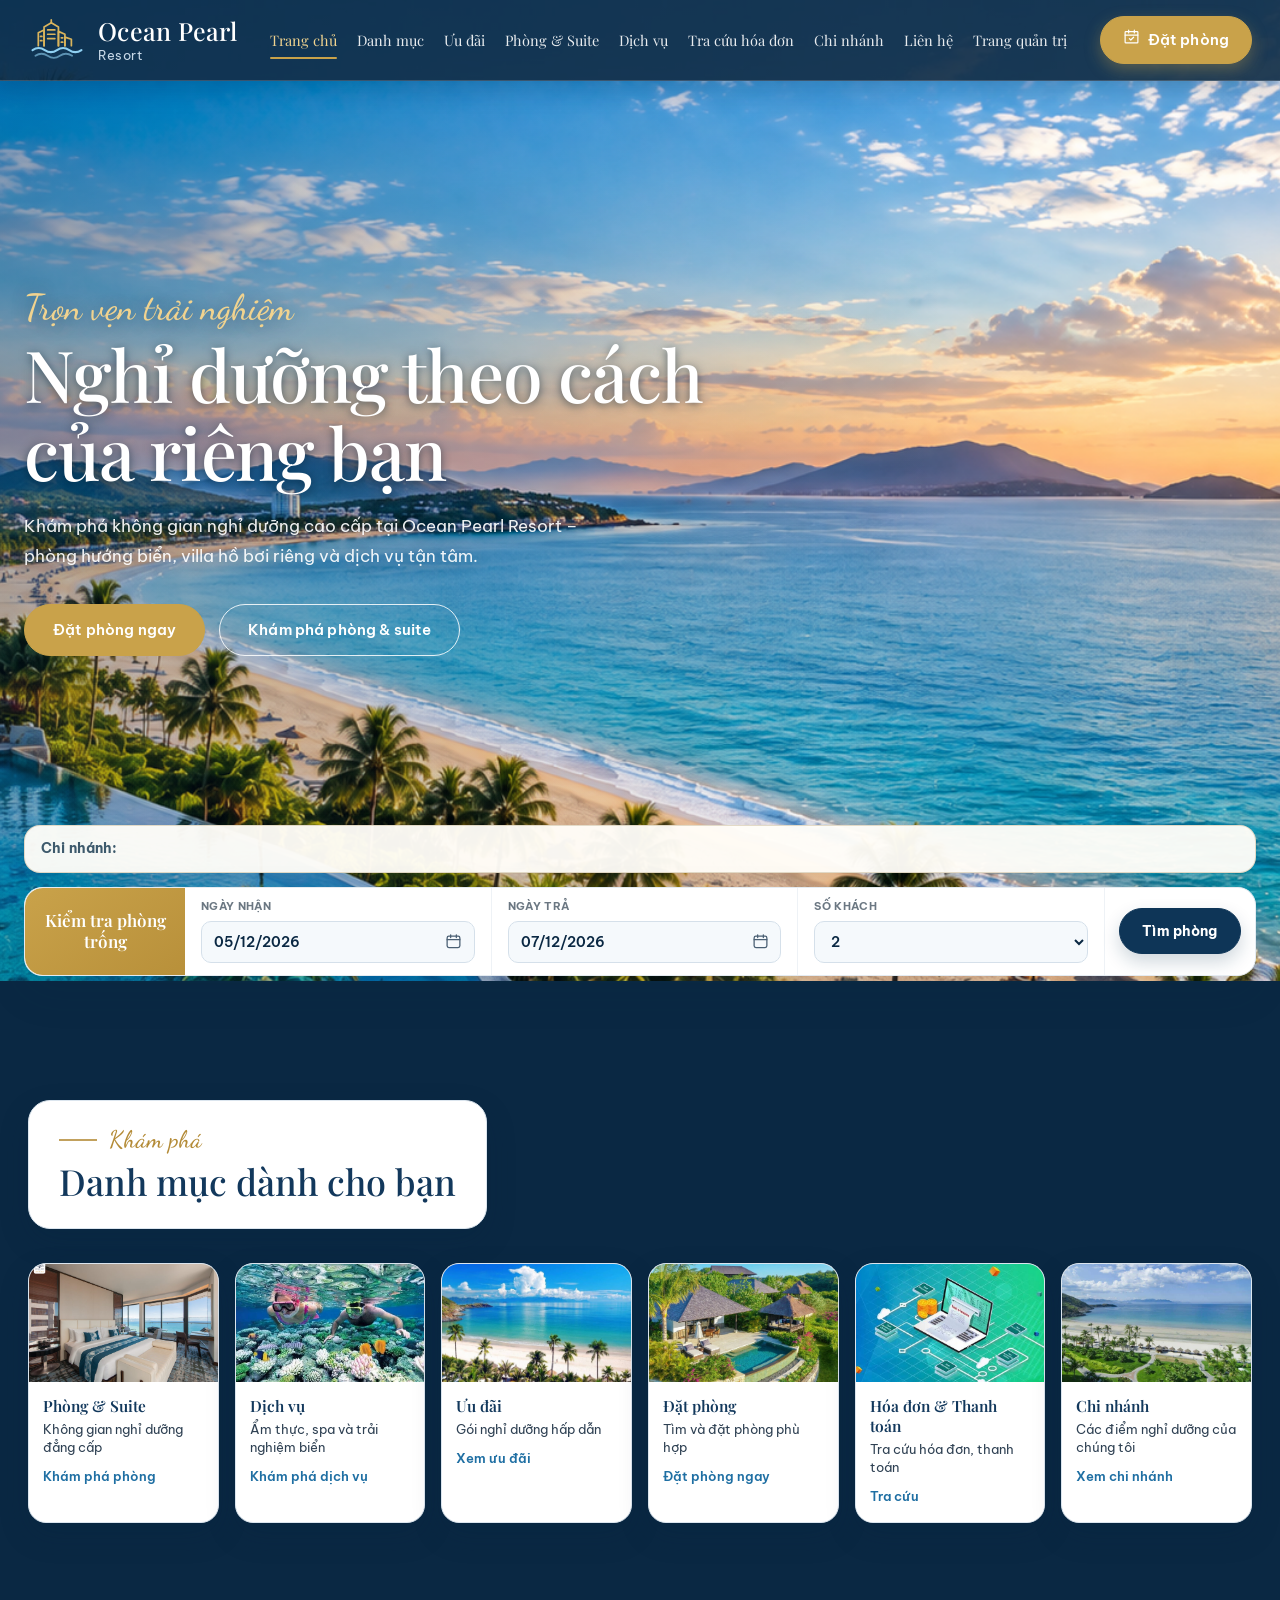
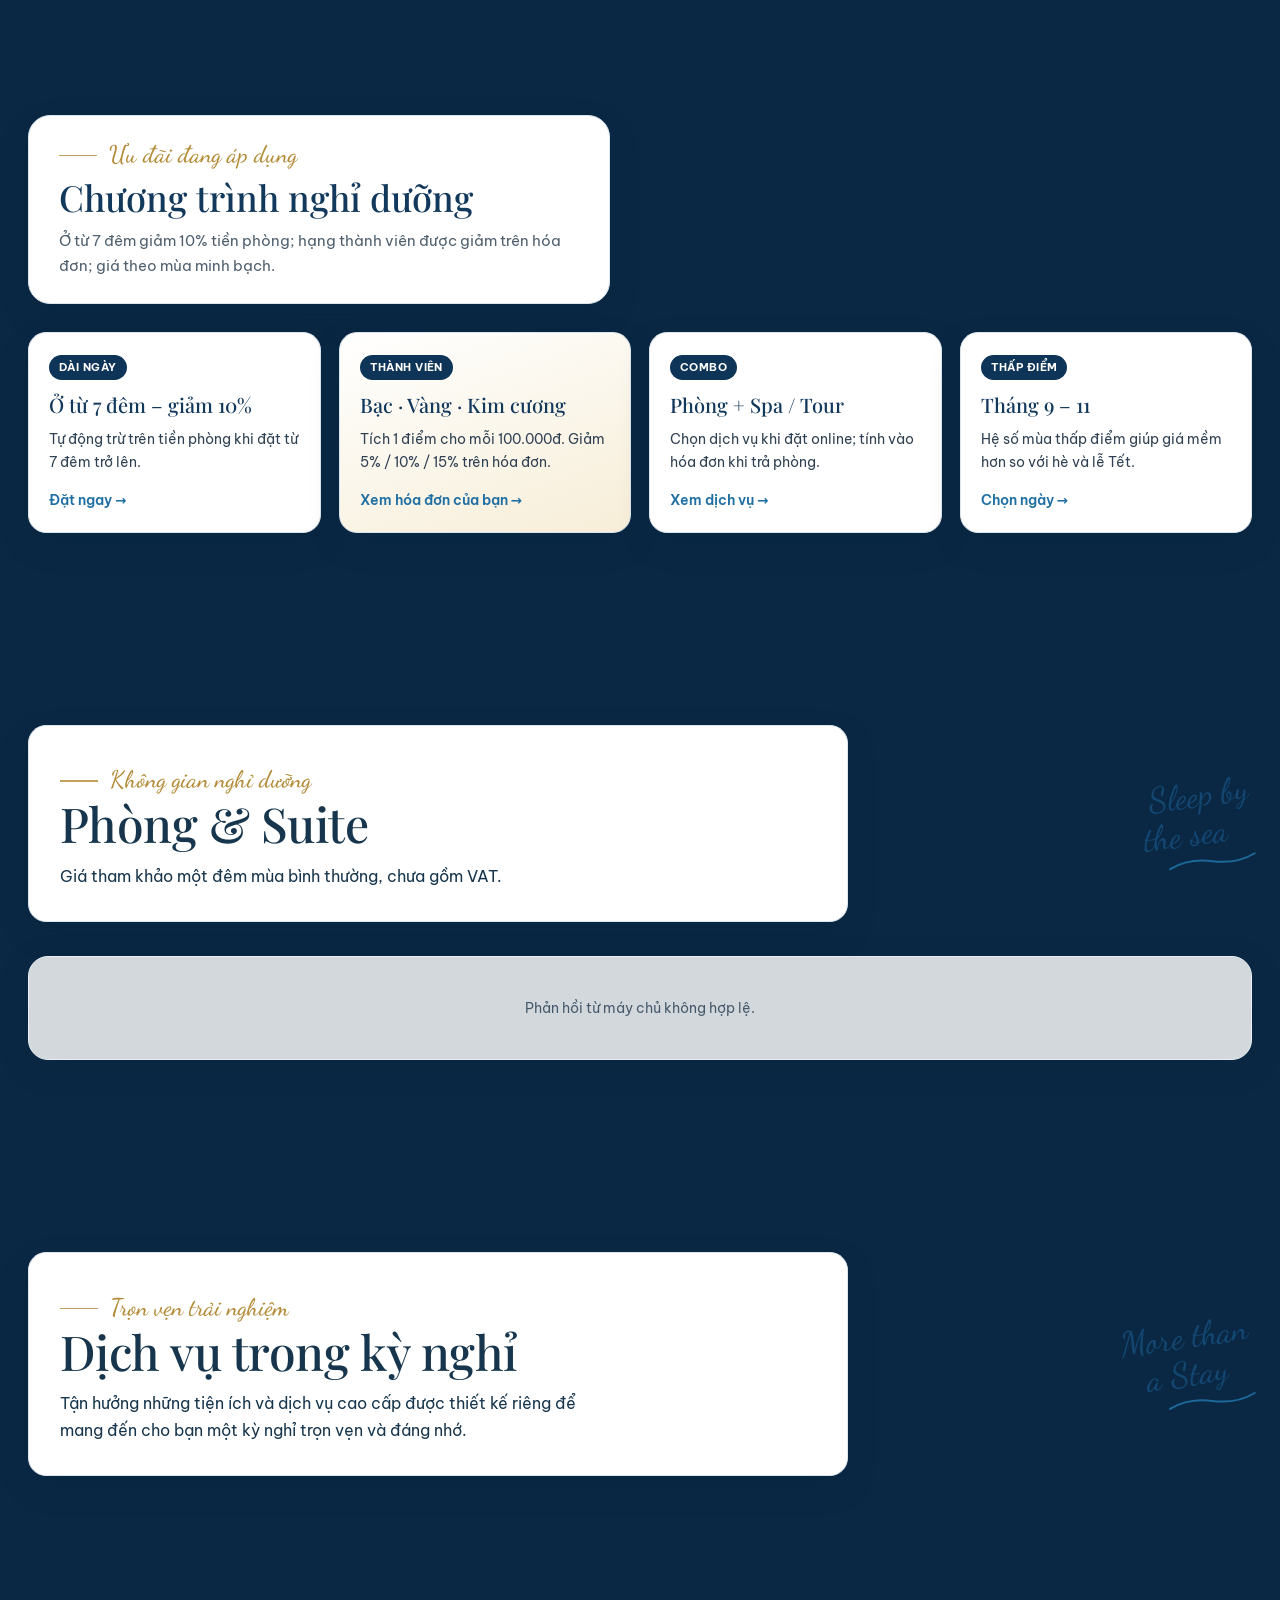
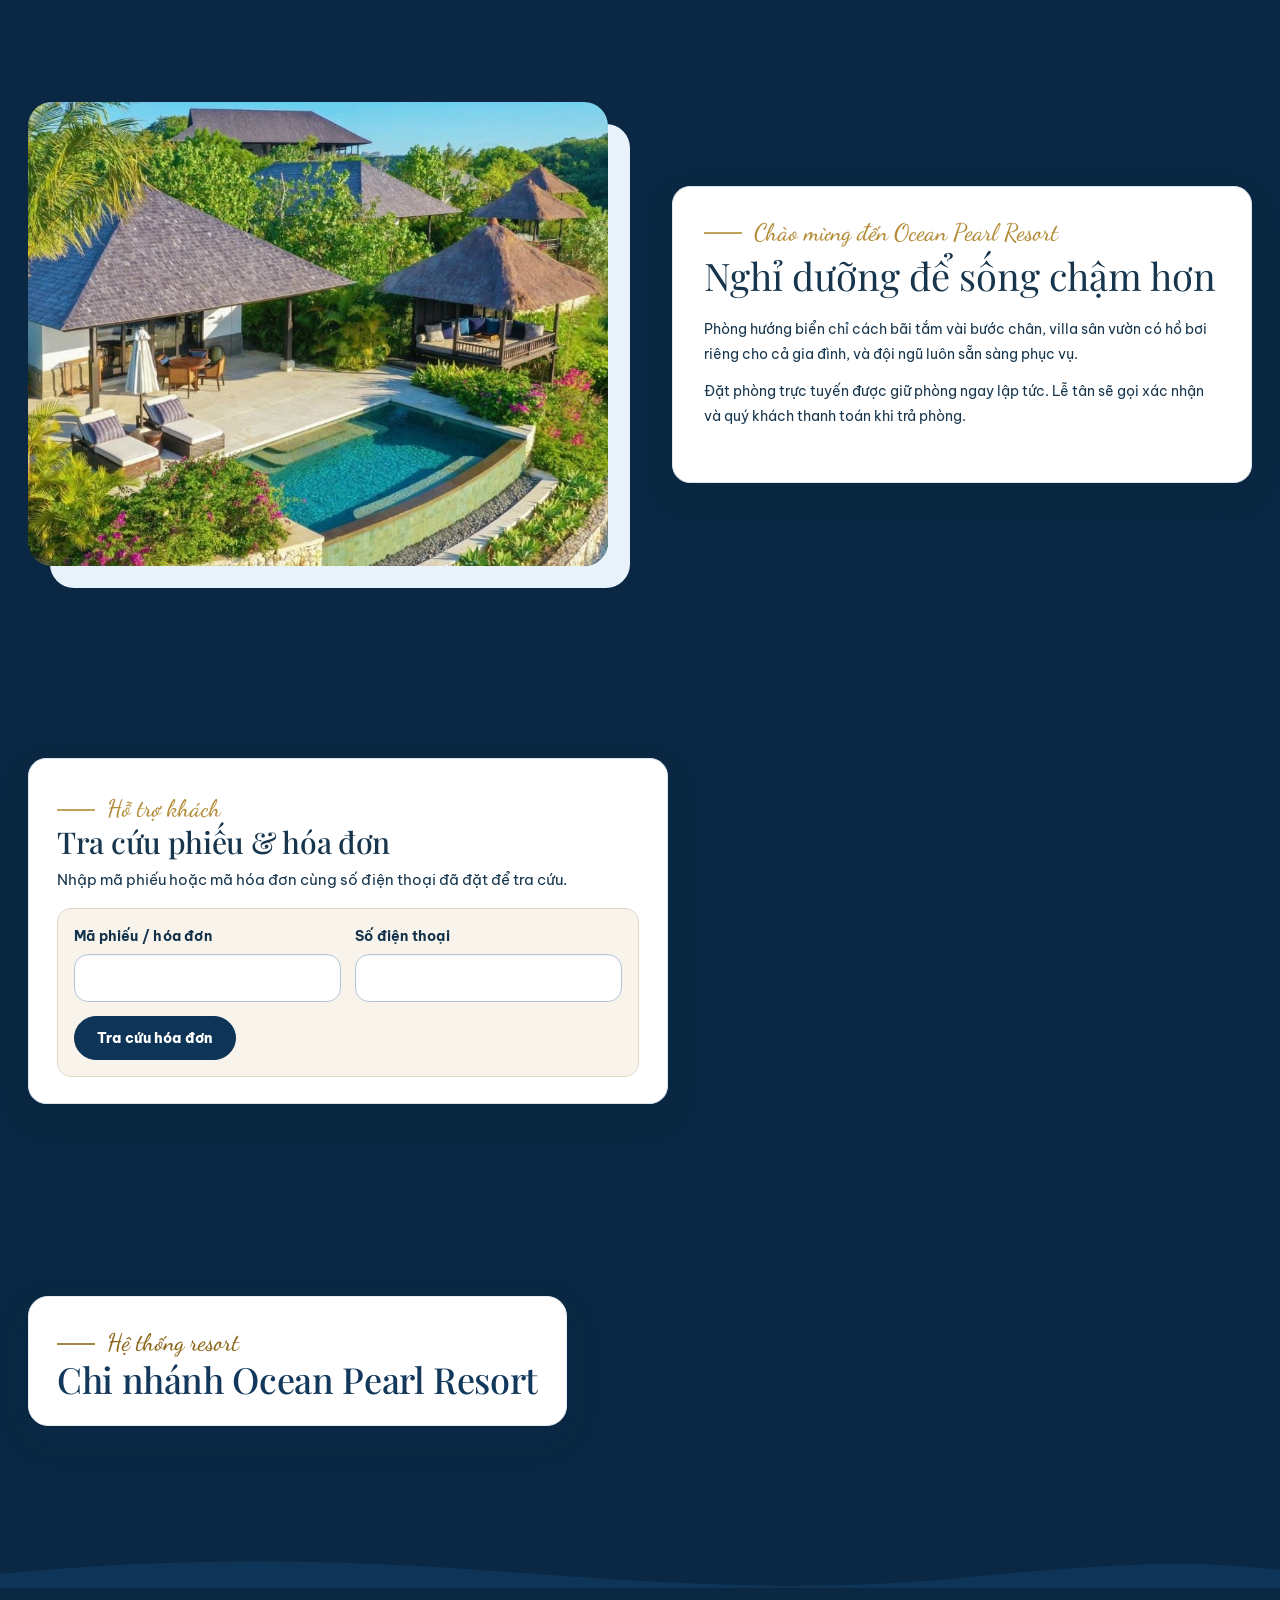
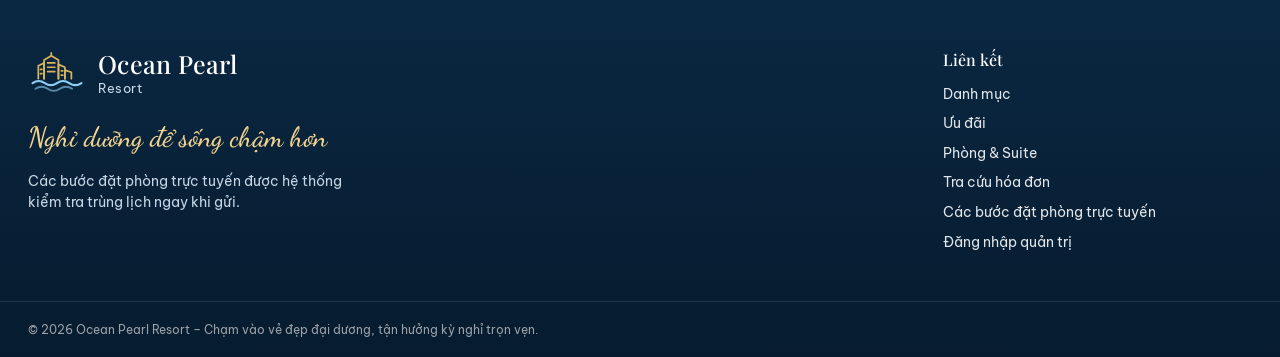
==== commit 28cb89cd: "Sửa lỗi nút đặt phòng và nghiệp vụ" ====
--- a/frontend/index.html
+++ b/frontend/index.html
@@ -42,7 +42,7 @@
         <a href="#contact">Liên hệ</a>
         <a href="admin.html">Trang quản trị</a>
       </nav>
-      <a class="btn btn--gold g-header__cta" href="#dat-phong" id="g-cta"><span data-icon="calendarCheck"></span>Đặt phòng</a>
+      <a class="btn btn--gold g-header__cta" href="#check" id="g-cta"><span data-icon="calendarCheck"></span>Đặt phòng</a>
       <button class="icon-btn g-burger" id="g-burger" type="button" aria-label="Mở menu" aria-expanded="false" aria-controls="g-nav"></button>
     </div>
   </header>
@@ -57,7 +57,7 @@
         <h1>Nghỉ dưỡng theo cách của riêng bạn</h1>
         <p class="g-hero__lead">Khám phá không gian nghỉ dưỡng cao cấp tại Ocean Pearl Resort – phòng hướng biển, villa hồ bơi riêng và dịch vụ tận tâm.</p>
         <div class="g-hero__actions">
-          <a class="btn btn--gold" href="#dat-phong">Đặt phòng ngay</a>
+          <a class="btn btn--gold" href="#check">Đặt phòng ngay</a>
           <a class="btn btn--ghost-light" href="#rooms">Khám phá phòng &amp; suite</a>
         </div>
       </div>
@@ -112,7 +112,7 @@
               <span class="g-cat__link">Xem ưu đãi</span>
             </span>
           </a>
-          <a class="g-cat" href="#dat-phong">
+          <a class="g-cat" href="#check">
             <span class="g-cat__img" style="background-image:url('assets/images/room-villa.jpg')"></span>
             <span class="g-cat__body">
               <span class="g-cat__title">Đặt phòng</span>
@@ -149,18 +149,14 @@
           <p>Ở từ 7 đêm giảm 10% tiền phòng; hạng thành viên được giảm trên hóa đơn; giá theo mùa minh bạch.</p>
         </div>
         <div class="g-offer-grid">
-          <article class="g-offer"><div class="g-offer__badge">Dài ngày</div><h3 class="g-offer__title">Ở từ 7 đêm – giảm 10%</h3><p>Tự động trừ trên tiền phòng khi đặt từ 7 đêm trở lên.</p><a class="g-offer__link" href="#dat-phong">Đặt ngay →</a></article>
+          <article class="g-offer"><div class="g-offer__badge">Dài ngày</div><h3 class="g-offer__title">Ở từ 7 đêm – giảm 10%</h3><p>Tự động trừ trên tiền phòng khi đặt từ 7 đêm trở lên.</p><a class="g-offer__link" href="#check">Đặt ngay →</a></article>
           <article class="g-offer g-offer--gold"><div class="g-offer__badge">Thành viên</div><h3 class="g-offer__title">Bạc · Vàng · Kim cương</h3><p>Tích 1 điểm cho mỗi 100.000đ. Giảm 5% / 10% / 15% trên hóa đơn.</p><a class="g-offer__link" href="#tra-cuu">Xem hóa đơn của bạn →</a></article>
           <article class="g-offer"><div class="g-offer__badge">Combo</div><h3 class="g-offer__title">Phòng + Spa / Tour</h3><p>Chọn dịch vụ khi đặt online; tính vào hóa đơn khi trả phòng.</p><a class="g-offer__link" href="#services">Xem dịch vụ →</a></article>
-          <article class="g-offer"><div class="g-offer__badge">Thấp điểm</div><h3 class="g-offer__title">Tháng 9 – 11</h3><p>Hệ số mùa thấp điểm giúp giá mềm hơn so với hè và lễ Tết.</p><a class="g-offer__link" href="#dat-phong">Chọn ngày →</a></article>
-        </div>
-      </div>
-    </section>
-
-    <!-- ===== Dat phong (anchor for CTA links) ===== -->
-    <section class="g-section g-book-zone" id="dat-phong" aria-label="Đặt phòng trực tuyến" style="padding: 24px 0 0; min-height: 0;">
-      <div class="container"></div>
-    </section>
+          <article class="g-offer"><div class="g-offer__badge">Thấp điểm</div><h3 class="g-offer__title">Tháng 9 – 11</h3><p>Hệ số mùa thấp điểm giúp giá mềm hơn so với hè và lễ Tết.</p><a class="g-offer__link" href="#check">Chọn ngày →</a></article>
+        </div>
+      </div>
+    </section>
+
 
     <!-- ===== Ket qua tim phong (buoc 2) ===== -->
     <section class="g-section g-results" id="results" hidden>
@@ -289,7 +285,7 @@
           <li><a href="#offers">Ưu đãi</a></li>
           <li><a href="#rooms">Phòng &amp; Suite</a></li>
           <li><a href="#tra-cuu">Tra cứu hóa đơn</a></li>
-          <li><a href="#dat-phong">Các bước đặt phòng trực tuyến</a></li>
+          <li><a href="#check">Các bước đặt phòng trực tuyến</a></li>
           <li><a href="admin.html">Đăng nhập quản trị</a></li>
         </ul>
       </div>
@@ -297,7 +293,7 @@
     <div class="g-footer__bottom container">© <span id="g-year"></span> Ocean Pearl Resort – Chạm vào vẻ đẹp đại dương, tận hưởng kỳ nghỉ trọn vẹn.</div>
   </footer>
 
-  <a class="g-sticky-cta" href="#dat-phong" id="g-sticky-cta">Đặt phòng</a>
+  <a class="g-sticky-cta" href="#check" id="g-sticky-cta">Đặt phòng</a>
   <a class="g-totop" href="#top" aria-label="Lên đầu trang" id="g-totop"></a>
 
   <!-- Modal & toast dung chung (style.css) -->
--- a/frontend/css/guest.css
+++ b/frontend/css/guest.css
@@ -426,6 +426,17 @@
 .g-lookup__meta { display: grid; grid-template-columns: repeat(2, minmax(0, 1fr)); gap: 8px 20px; margin-bottom: 16px; font-size: 14px; }
 .g-lookup__meta dt { color: var(--muted); }
 .g-lookup__meta dd { margin: 0; font-weight: 600; }
+.g-lookup__meta .full { grid-column: 1 / -1; }
+.g-lookup__section { margin: 18px 0; padding-top: 12px; border-top: 1px solid #eef1f4; }
+.g-lookup__section:first-of-type { border-top: 0; padding-top: 0; }
+.g-lookup__section-hd { display: flex; align-items: center; justify-content: space-between; gap: 12px; margin-bottom: 10px; }
+.g-lookup__section-hd strong { font-size: 15px; }
+.g-lookup__actions { display: flex; justify-content: flex-end; gap: 10px; margin-top: 16px; }
+.g-lookup__note { font-size: 12.5px; line-height: 1.45; margin: 12px 0 0; }
+.g-lookup__tag { display: inline-block; margin-left: 8px; padding: 2px 8px; border-radius: 999px; font-size: 11px; font-weight: 600; background: #e8f5ee; color: #1b7a4a; vertical-align: middle; }
+.g-lookup__tag--warn { background: #fff4e5; color: #a65b00; }
+.g-lookup__bill + .g-lookup__bill { margin-top: 18px; padding-top: 18px; border-top: 1px dashed var(--border-color); }
+#g-edit-svc label.is-invalid { border-color: #c0392b; }
 
 @media (max-width: 1100px) {
   .g-cat-grid { grid-template-columns: repeat(3, minmax(0, 1fr)); }
@@ -436,4 +447,5 @@
   .g-offer-grid { grid-template-columns: 1fr; }
   .g-lookup__form { grid-template-columns: 1fr; }
   .g-lookup__meta { grid-template-columns: 1fr; }
-}
+  .g-lookup__section-hd { flex-wrap: wrap; }
+}
--- a/frontend/css/oceanpearl.css
+++ b/frontend/css/oceanpearl.css
@@ -2593,3 +2593,25 @@
 .df > .df__btn.df__btn:hover, .df > .df__btn.df__btn:focus-visible { background: rgba(14, 53, 87, .1) !important; color: #0e3557 !important; outline: none; }
 .df__btn svg { width: 17px; height: 17px; }
 .df.is-invalid .df__text { border-color: #c0392b !important; box-shadow: 0 0 0 3px rgba(192, 57, 43, .15) !important; }
+
+/* ===== Danh sách phòng: dòng thông tin + nút quay lại nằm trong khung nền trắng ===== */
+.guest .g-room-list__meta { gap: 10px 12px; }
+.guest .g-room-list__meta span,
+.guest #g-room-list-back {
+  display: inline-flex;
+  align-items: center;
+  gap: 8px;
+  padding: 10px 18px;
+  color: #17364d !important;
+  background: #fffdf8 !important;
+  border: 1px solid rgba(224, 214, 194, .95) !important;
+  border-radius: 14px;
+  box-shadow: 0 10px 28px rgba(5, 32, 52, .15) !important;
+  text-shadow: none !important;
+  font-size: 14px;
+  font-weight: 600;
+  line-height: 1.3;
+}
+.guest #g-room-list-back { cursor: pointer; transition: transform .15s, box-shadow .15s; }
+.guest #g-room-list-back:hover { transform: translateY(-1px); box-shadow: 0 14px 32px rgba(5, 32, 52, .22) !important; }
+.guest .g-room-list__meta span svg { color: #b08a3e; flex: none; }
